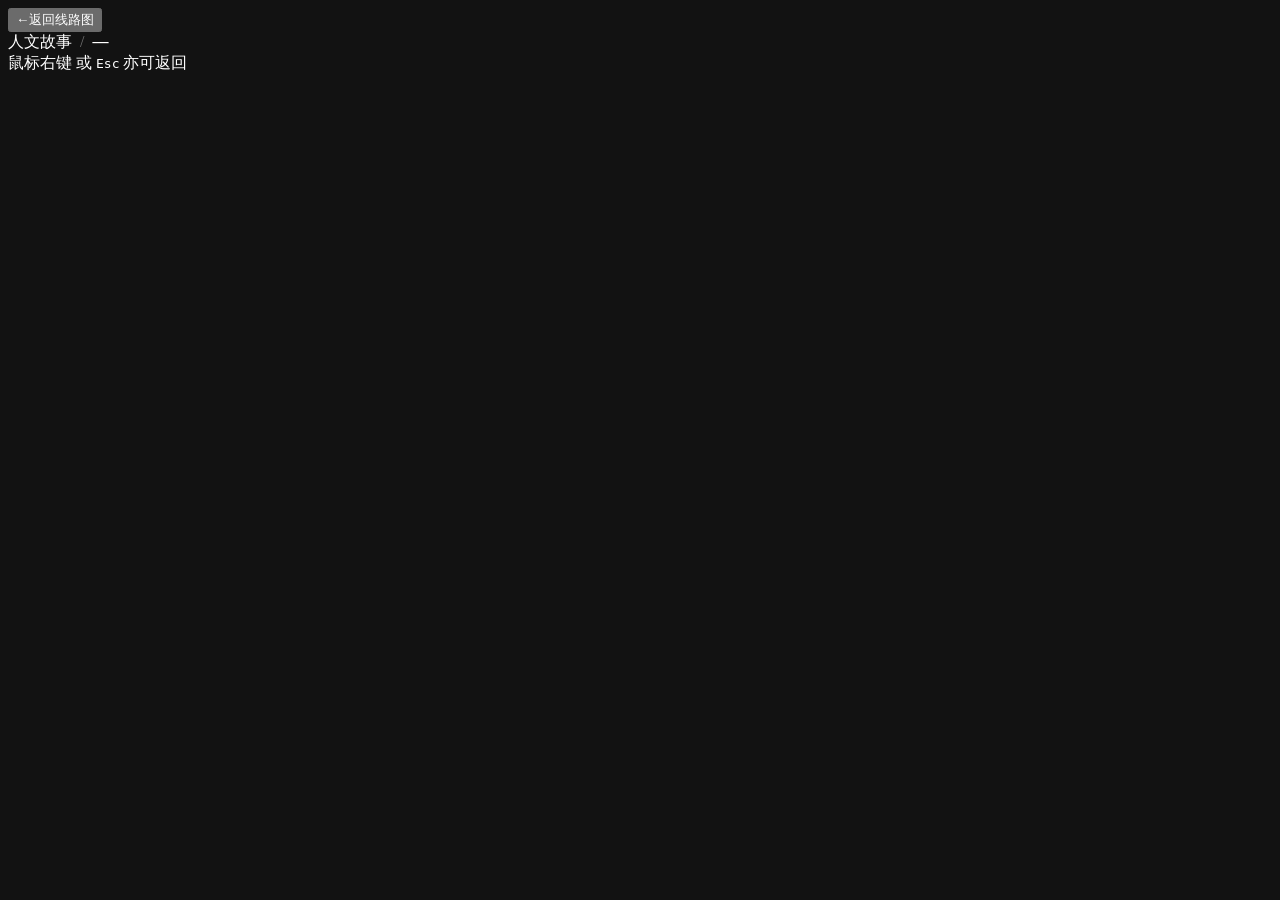
==== story.html @ 3d94c068 "Add files via upload" ====
<!DOCTYPE html>
<html lang="zh-CN">
<head>
<meta charset="utf-8">
<meta name="viewport" content="width=device-width, initial-scale=1">
<title>人文故事 · 路上苏州</title>
<meta name="color-scheme" content="dark">
<link rel="stylesheet" href="assets/css/story.css">
</head>
<body>
<section id="story">
  <div class="st-bg" id="stBg">
    <div class="st-sky"></div>
    <div class="st-sky-mod" id="stSkyMod"></div>
    <div class="st-glow" id="stGlow"></div>
    <div class="st-grain"></div>
    <div class="st-vignette"></div>
  </div>

  <div class="st-top">
    <button class="st-back" id="stBack" title="返回线路图"><span class="arw">←</span>返回线路图</button>
    <div class="st-crumb">人文故事<span style="opacity:.4;margin:0 8px">/</span><b id="stCrumb">—</b></div>
    <div class="sp"></div>
    <div class="st-esc">鼠标右键 或 <kbd>Esc</kbd> 亦可返回</div>
  </div>

  <nav class="st-rail" id="stRail" aria-label="时间条">
    <div class="st-rail-track" id="stRailTrack"></div>
    <div id="stNodes" style="display:flex;flex-direction:column"></div>
  </nav>

  <div class="st-scroll" id="stScroll">
    <article class="st-doc" id="stDoc"></article>
  </div>
</section>

<script src="assets/js/data.js"></script>
<script src="assets/js/story.js"></script>
<script src="assets/js/scenes.js"></script>
<script src="assets/js/story-app.js"></script>
</body>
</html>
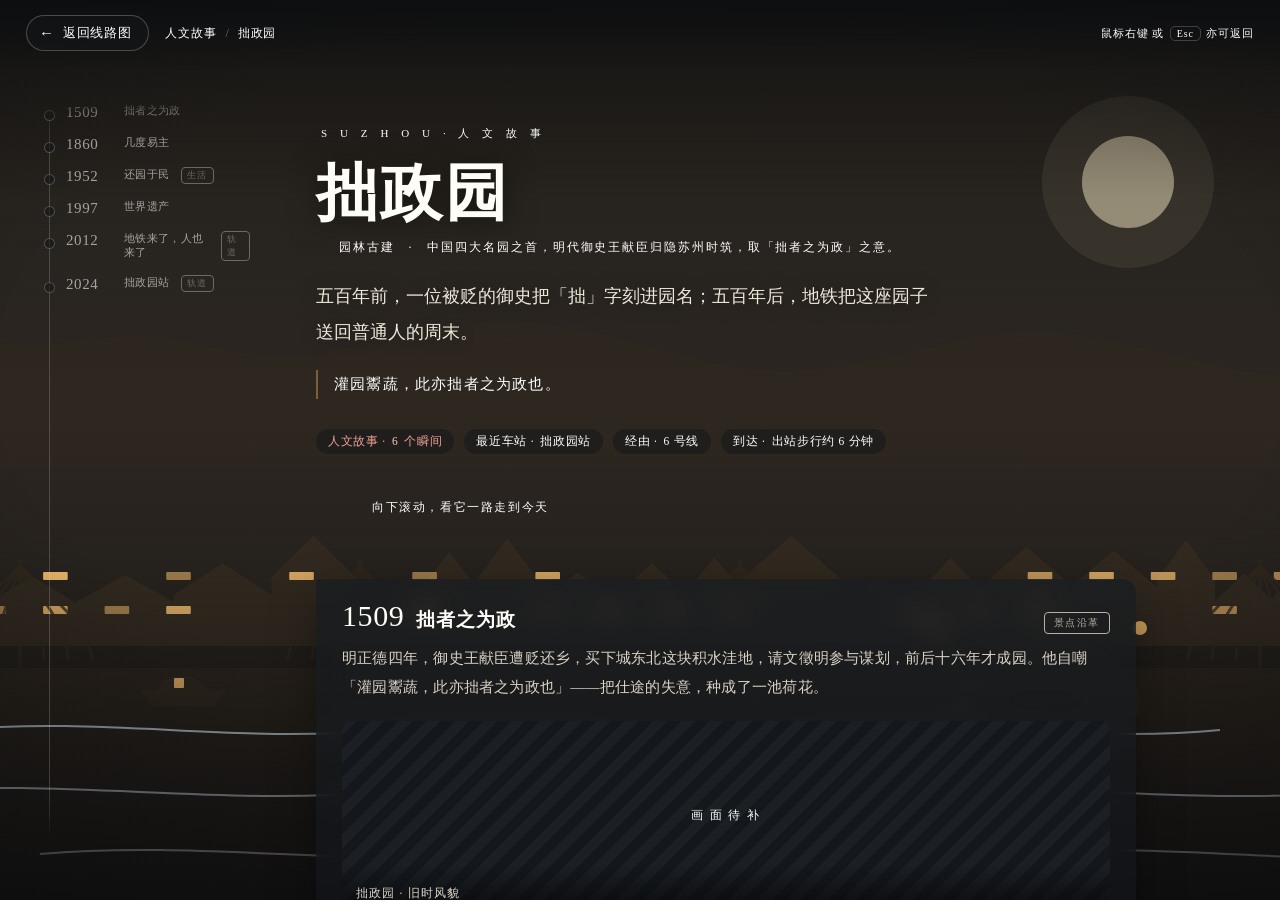
==== commit e936eba4: "Add files via upload" ====
--- a/story.html
+++ b/story.html
@@ -5,7 +5,486 @@
 <meta name="viewport" content="width=device-width, initial-scale=1">
 <title>人文故事 · 路上苏州</title>
 <meta name="color-scheme" content="dark">
-<link rel="stylesheet" href="assets/css/story.css">
+<style>
+:root {
+  --font-serif: "Songti SC", "STSong", "SimSun", "Noto Serif SC", "Source Han Serif SC", serif;
+  --font-sans: "PingFang SC", "Microsoft YaHei", "Hiragino Sans GB", "Noto Sans SC", system-ui, sans-serif;
+}
+html, body { margin: 0; padding: 0; height: 100%; background: #14171B; }
+button { font-family: inherit; cursor: pointer; }
+* { box-sizing: border-box; }
+ *  人文故事 · 全屏页
+ *  深色版本：宣纸转暗，朱印转亮
+ * =========================================================== */
+#story {
+  position: fixed;
+  inset: 0;
+  z-index: 1;
+  overflow: hidden;
+  background: #14171B;
+  color: #EDE7DA;
+  --s-ink: #EDE7DA;
+  --s-dim: #A69F92;
+  --s-dim2: #7E776B;
+  --s-seal: #D9604F;
+  --s-teal: #63A3A6;
+  --s-gold: #C89A4A;
+  --s-line: rgba(237, 231, 218, .14);
+  font-family: var(--font-sans);
+  opacity: 0;
+  animation: stBoot .55s ease forwards;
+}
+@keyframes stBoot { to { opacity: 1; } }
+#story[hidden] { display: none; }
+#story[hidden] { display: none; }
+#story.on { opacity: 1; pointer-events: auto; }
+
+/* ---------- 背景：随滚动变迁的时代场景 ---------- */
+.st-bg { position: absolute; inset: 0; overflow: hidden; }
+
+.st-sky {
+  position: absolute; inset: 0;
+  background: linear-gradient(180deg, #23201B 0%, #2B2621 46%, #1B1815 100%);
+}
+.st-sky-mod {
+  position: absolute; inset: 0;
+  opacity: 0;
+  background:
+    radial-gradient(120% 78% at 50% 104%, rgba(63, 132, 160, .34) 0%, rgba(63, 132, 160, 0) 62%),
+    linear-gradient(180deg, #0A1524 0%, #10253C 48%, #0B1A2A 100%);
+}
+.st-glow {
+  position: absolute; inset: 0;
+  opacity: 0;
+  background:
+    radial-gradient(58% 40% at 22% 88%, rgba(217, 96, 79, .28), transparent 70%),
+    radial-gradient(52% 36% at 78% 92%, rgba(96, 176, 190, .26), transparent 70%);
+}
+
+.st-scene {
+  position: absolute; inset: 0;
+  opacity: 0;
+  will-change: opacity, transform;
+}
+.st-scene svg { width: 100%; height: 100%; display: block; }
+.st-scene .far  { transform: translateY(calc(var(--off, 0) * .18px)); }
+.st-scene .mid  { transform: translateY(calc(var(--off, 0) * .48px)); }
+.st-scene .near { transform: translateY(calc(var(--off, 0) * 1px)); }
+
+/* 五个时代的剪影色：由旧暖褐 → 新冷蓝 */
+.st-scene[data-era="1"] { color: #31291F; }
+.st-scene[data-era="2"] { color: #372C22; }
+.st-scene[data-era="3"] { color: #2A2C2F; }
+.st-scene[data-era="4"] { color: #1E2631; }
+.st-scene[data-era="5"] { color: #111D2E; }
+.st-scene .lit { fill: #E9B469; }
+.st-scene[data-era="3"] .lit { fill: #D9A05C; }
+.st-scene[data-era="4"] .lit { fill: #F2C978; }
+.st-scene[data-era="5"] .lit { fill: #7FD8E6; }
+.st-scene[data-era="5"] .lit.warm { fill: #F0A08C; }
+.st-scene .wire { fill: none; stroke: currentColor; stroke-width: 2; opacity: .7; }
+.st-scene[data-era="5"] .wire { stroke: #2C4E68; }
+
+.st-grain {
+  position: absolute; inset: -20%;
+  opacity: .16;
+  background-image:
+    repeating-linear-gradient(0deg, rgba(255,255,255,.05) 0 1px, transparent 1px 3px);
+  mix-blend-mode: overlay;
+  animation: grainShift 7s steps(9) infinite;
+}
+@keyframes grainShift {
+  0%   { transform: translate(0, 0); }
+  100% { transform: translate(-2%, 3%); }
+}
+.st-vignette {
+  position: absolute; inset: 0;
+  background:
+    radial-gradient(120% 92% at 50% 42%, transparent 42%, rgba(8, 9, 11, .62) 100%),
+    linear-gradient(180deg, rgba(10, 11, 13, .58) 0%, transparent 22%, transparent 62%, rgba(10, 11, 13, .72) 100%);
+}
+
+/* 场景内的动效 */
+.st-scene .tw { animation: tw 2.6s ease-in-out infinite alternate; }
+.st-scene .tw2 { animation: tw 3.4s .6s ease-in-out infinite alternate; }
+.st-scene .tw3 { animation: tw 4.2s 1.3s ease-in-out infinite alternate; }
+@keyframes tw { from { opacity: .18; } to { opacity: .95; } }
+
+.st-scene .boat { animation: boatMove 26s linear infinite; }
+@keyframes boatMove { from { transform: translateX(-90px); } to { transform: translateX(1180px); } }
+
+.st-scene .train { animation: trainMove 13s linear infinite; }
+@keyframes trainMove { from { transform: translateX(-460px); } to { transform: translateX(1640px); } }
+
+.st-scene .car { animation: carMove 9s linear infinite; }
+.st-scene .car.b { animation-duration: 12s; animation-delay: -4s; }
+@keyframes carMove { from { transform: translateX(-160px); } to { transform: translateX(1560px); } }
+
+.st-scene .smoke { animation: smokeUp 6s ease-out infinite; }
+@keyframes smokeUp {
+  0%   { opacity: 0; transform: translateY(0) scale(.6); }
+  28%  { opacity: .38; }
+  100% { opacity: 0; transform: translateY(-96px) scale(1.5); }
+}
+.st-scene .beam { stroke-dasharray: 90 220; animation: beamRun 4.5s linear infinite; }
+.st-scene .beam.b { animation-delay: -1.7s; }
+.st-scene .beam.c { animation-delay: -3.1s; }
+@keyframes beamRun { to { stroke-dashoffset: -620; } }
+
+.st-scene .ripple { animation: ripple 5.5s ease-in-out infinite; }
+@keyframes ripple {
+  0%, 100% { opacity: .12; }
+  50%      { opacity: .4; }
+}
+.st-scene .sway { transform-origin: bottom center; animation: sway 6.5s ease-in-out infinite alternate; }
+@keyframes sway { from { transform: rotate(-1.6deg); } to { transform: rotate(1.6deg); } }
+
+.st-scene .crane { transform-origin: bottom center; animation: crane 9s ease-in-out infinite alternate; }
+@keyframes crane { from { transform: rotate(-3deg); } to { transform: rotate(3deg); } }
+
+/* ---------- 顶栏 ---------- */
+.st-top {
+  position: absolute; top: 0; left: 0; right: 0; height: 66px;
+  z-index: 6;
+  display: flex; align-items: center; gap: 16px;
+  padding: 0 26px;
+  background: linear-gradient(180deg, rgba(12, 14, 17, .82), rgba(12, 14, 17, 0));
+}
+.st-back {
+  display: inline-flex; align-items: center; gap: 8px;
+  height: 36px; padding: 0 16px 0 12px;
+  border: 1px solid rgba(237, 231, 218, .26);
+  border-radius: 999px;
+  background: rgba(20, 23, 27, .55);
+  color: var(--s-ink);
+  font-size: 13px; letter-spacing: .06em;
+  backdrop-filter: blur(8px);
+  transition: background .2s, border-color .2s, transform .2s;
+}
+.st-back:hover { background: var(--s-seal); border-color: var(--s-seal); color: #fff; transform: translateX(-2px); }
+.st-back .arw { font-size: 15px; line-height: 1; }
+
+.st-crumb { font-size: 12px; color: var(--s-dim2); letter-spacing: .1em; }
+.st-crumb b { color: var(--s-ink); font-weight: 500; font-family: var(--font-serif); letter-spacing: .04em; }
+.st-top .sp { flex: 1; }
+.st-esc { font-size: 11px; color: var(--s-dim2); letter-spacing: .08em; }
+.st-esc kbd {
+  font-family: inherit; font-size: 10px; padding: 1px 6px; margin: 0 2px;
+  border: 1px solid rgba(237, 231, 218, .22); border-radius: 5px; color: var(--s-dim);
+}
+
+/* ---------- 左侧时间条 ---------- */
+.st-rail {
+  position: absolute; left: 42px; top: 96px; bottom: 54px;
+  width: 208px; z-index: 5;
+  display: flex; flex-direction: column;
+  overflow: hidden;
+  -webkit-mask-image: linear-gradient(180deg, transparent 0, #000 26px, #000 calc(100% - 26px), transparent 100%);
+          mask-image: linear-gradient(180deg, transparent 0, #000 26px, #000 calc(100% - 26px), transparent 100%);
+}
+.st-rail::before {
+  content: ''; position: absolute; left: 7px; top: 0; bottom: 0; width: 1px;
+  background: linear-gradient(180deg, transparent, rgba(237, 231, 218, .2) 8%, rgba(237, 231, 218, .2) 92%, transparent);
+}
+.st-rail-track {
+  position: absolute; left: 7px; top: 0; width: 1px; height: 0;
+  background: linear-gradient(180deg, var(--s-seal), var(--s-gold));
+  box-shadow: 0 0 10px rgba(217, 96, 79, .55);
+}
+
+.st-node {
+  position: relative;
+  display: flex; align-items: center; gap: 12px;
+  padding: 7px 0 7px 24px;
+  border: 0; background: none; text-align: left;
+  color: var(--s-dim2);
+  cursor: pointer;
+  transition: color .25s, opacity .25s;
+  opacity: .58;
+}
+.st-node .nd {
+  position: absolute; left: 2px; top: 50%; margin-top: -4px;
+  width: 11px; height: 11px; border-radius: 50%;
+  border: 1px solid rgba(237, 231, 218, .4);
+  background: #14171B;
+  transition: all .25s;
+}
+.st-node .ny {
+  font-family: var(--font-serif);
+  font-size: 15px; letter-spacing: .04em; color: var(--s-dim);
+  min-width: 46px; font-variant-numeric: tabular-nums;
+}
+.st-node .nt {
+  font-size: 11px; letter-spacing: .03em; line-height: 1.3;
+  display: -webkit-box; -webkit-line-clamp: 2; -webkit-box-orient: vertical;
+  overflow: hidden;
+}
+.st-node { align-items: flex-start; }
+.st-node .ny { padding-top: 1px; }
+.st-node .nd { top: 14px; margin-top: 0; }
+.st-node:hover { opacity: .92; color: var(--s-ink); }
+
+.st-node.on { opacity: 1; color: var(--s-ink); }
+.st-node.on .nd {
+  background: var(--s-seal); border-color: var(--s-seal);
+  box-shadow: 0 0 0 4px rgba(217, 96, 79, .16), 0 0 12px rgba(217, 96, 79, .5);
+}
+.st-node.on .ny { color: var(--s-seal); }
+
+.st-node[data-kind="rail"].on .nd { background: var(--s-seal); border-color: var(--s-seal); }
+.st-node[data-kind="road"].on .nd { background: var(--s-gold); border-color: var(--s-gold); box-shadow: 0 0 0 4px rgba(200,154,74,.16), 0 0 12px rgba(200,154,74,.5); }
+.st-node[data-kind="road"].on .ny { color: var(--s-gold); }
+.st-node[data-kind="life"].on .nd { background: var(--s-teal); border-color: var(--s-teal); box-shadow: 0 0 0 4px rgba(99,163,166,.16), 0 0 12px rgba(99,163,166,.5); }
+.st-node[data-kind="life"].on .ny { color: var(--s-teal); }
+
+.st-node .nk {
+  font-size: 9px; letter-spacing: .12em; padding: 1px 5px; border-radius: 4px;
+  border: 1px solid currentColor; opacity: .55;
+}
+
+/* ---------- 滚动内容 ---------- */
+.st-scroll {
+  position: absolute; inset: 0;
+  overflow-y: auto; overflow-x: hidden;
+  z-index: 4;
+  scroll-behavior: smooth;
+  overscroll-behavior: contain;
+}
+.st-scroll::-webkit-scrollbar { width: 8px; }
+.st-scroll::-webkit-scrollbar-track { background: transparent; }
+.st-scroll::-webkit-scrollbar-thumb { background: rgba(237, 231, 218, .18); border-radius: 4px; }
+.st-scroll::-webkit-scrollbar-thumb:hover { background: rgba(237, 231, 218, .3); }
+
+.st-doc {
+  position: relative;
+  padding: 84px 40px 200px;
+  max-width: 900px;
+  margin-left: max(276px, calc((100% - 900px) / 2));
+  margin-right: auto;
+}
+
+/* 扉页 */
+.st-hero { padding: 42px 0 64px; }
+.st-hero .st-kicker {
+  font-size: 11px; letter-spacing: .46em; color: var(--s-dim2);
+  text-indent: .46em; margin-bottom: 18px;
+}
+.st-hero h2 {
+  font-family: var(--font-serif);
+  font-size: clamp(38px, 5.4vw, 62px);
+  line-height: 1.12; font-weight: 600; letter-spacing: .04em;
+  margin: 0 0 6px; color: #FFFDF8;
+  text-shadow: 0 2px 30px rgba(0, 0, 0, .5);
+}
+.st-hero .st-cat {
+  display: inline-flex; align-items: center; gap: 7px;
+  font-size: 12px; letter-spacing: .16em; color: var(--s-dim);
+  margin-bottom: 22px;
+}
+.st-hero .st-cat i {
+  width: 16px; height: 1px; background: var(--s-seal); display: inline-block;
+}
+.st-hero .st-lead {
+  font-family: var(--font-serif);
+  font-size: 18px; line-height: 2; color: #EFE9DC;
+  max-width: 620px; margin: 0 0 20px;
+  text-shadow: 0 1px 20px rgba(0, 0, 0, .45);
+}
+.st-hero .st-quote {
+  font-family: var(--font-serif);
+  font-size: 15px; line-height: 1.9; color: var(--s-gold);
+  letter-spacing: .08em;
+  padding-left: 16px; border-left: 2px solid rgba(200, 154, 74, .5);
+  margin: 0 0 30px;
+}
+.st-hero .st-meta {
+  display: flex; flex-wrap: wrap; gap: 10px; margin-top: 26px;
+}
+.st-chip {
+  display: inline-flex; align-items: center; gap: 6px;
+  font-size: 11.5px; letter-spacing: .06em; color: var(--s-dim);
+  padding: 5px 12px; border-radius: 999px;
+  border: 1px solid var(--s-line); background: rgba(20, 23, 27, .5);
+  backdrop-filter: blur(6px);
+}
+.st-chip b { color: var(--s-ink); font-weight: 500; }
+.st-chip.seal { border-color: rgba(217, 96, 79, .4); color: #EFA294; }
+.st-chip.seal b { color: #FFC9BC; }
+
+.st-scrollhint {
+  display: flex; align-items: center; gap: 10px;
+  margin-top: 46px; font-size: 11.5px; letter-spacing: .14em; color: var(--s-dim2);
+}
+.st-scrollhint .ln {
+  width: 46px; height: 1px; background: linear-gradient(90deg, var(--s-dim2), transparent);
+  position: relative; overflow: hidden;
+}
+.st-scrollhint .ln::after {
+  content: ''; position: absolute; inset: 0; width: 12px;
+  background: var(--s-seal); animation: hintRun 2.2s ease-in-out infinite;
+}
+@keyframes hintRun { 0% { left: -14px; } 100% { left: 48px; } }
+
+/* 章节 */
+.st-ch {
+  position: relative;
+  margin: 0 0 46px;
+  padding: 22px 26px 24px 26px;
+  border: 1px solid var(--s-line);
+  border-left: 3px solid var(--s-dim2);
+  border-radius: 4px 14px 14px 4px;
+  background: linear-gradient(180deg, rgba(24, 28, 33, .74), rgba(18, 21, 25, .68));
+  backdrop-filter: blur(14px);
+  box-shadow: 0 18px 46px rgba(0, 0, 0, .34);
+  opacity: 0;
+  transform: translateY(30px);
+  transition: opacity .72s cubic-bezier(.22, .61, .36, 1), transform .72s cubic-bezier(.22, .61, .36, 1);
+}
+.st-ch.in { opacity: 1; transform: none; }
+
+.st-ch .ch-top { display: flex; align-items: baseline; gap: 12px; margin-bottom: 10px; flex-wrap: wrap; }
+.st-ch .ch-y {
+  font-family: var(--font-serif); font-size: 30px; line-height: 1;
+  letter-spacing: .02em; font-variant-numeric: tabular-nums; color: #FFFDF8;
+}
+.st-ch .ch-y small { font-size: 12px; color: var(--s-dim2); margin-left: 2px; }
+.st-ch .ch-t {
+  font-family: var(--font-serif); font-size: 19px; font-weight: 600;
+  letter-spacing: .05em; margin: 0; color: #FFFDF8; flex: 1;
+}
+.st-ch .ch-tag {
+  font-size: 10px; letter-spacing: .16em; padding: 3px 9px; border-radius: 4px;
+  border: 1px solid currentColor; white-space: nowrap;
+}
+.st-ch .ch-x {
+  margin: 0; font-size: 14.5px; line-height: 2.02; color: #DAD3C6;
+  letter-spacing: .015em;
+}
+
+.st-ch[data-kind="spot"] { border-left-color: #8C8579; }
+.st-ch[data-kind="spot"] .ch-tag { color: #B9B1A2; }
+.st-ch[data-kind="life"] { border-left-color: var(--s-teal); }
+.st-ch[data-kind="life"] .ch-tag { color: var(--s-teal); }
+.st-ch[data-kind="rail"] { border-left-color: var(--s-seal); }
+.st-ch[data-kind="rail"] .ch-tag { color: #E8897A; }
+.st-ch[data-kind="road"] { border-left-color: var(--s-gold); }
+.st-ch[data-kind="road"] .ch-tag { color: #DDAD63; }
+
+/* 交通章节：加一层暖光强调 */
+.st-ch[data-kind="rail"], .st-ch[data-kind="road"] {
+  background:
+    linear-gradient(90deg, rgba(217, 96, 79, .1), rgba(217, 96, 79, 0) 46%),
+    linear-gradient(180deg, rgba(24, 28, 33, .78), rgba(18, 21, 25, .7));
+}
+.st-ch[data-kind="road"] {
+  background:
+    linear-gradient(90deg, rgba(200, 154, 74, .1), rgba(200, 154, 74, 0) 46%),
+    linear-gradient(180deg, rgba(24, 28, 33, .78), rgba(18, 21, 25, .7));
+}
+
+/* 配图 */
+.st-fig {
+  margin: 18px 0 0; border-radius: 10px; overflow: hidden;
+  border: 1px solid var(--s-line);
+  background: #101317;
+  position: relative;
+}
+.st-fig img {
+  display: block; width: 100%; height: auto;
+  filter: saturate(.92) contrast(1.04) brightness(.94);
+  transition: transform 1.1s cubic-bezier(.22, .61, .36, 1), filter .6s;
+}
+.st-fig:hover img { transform: scale(1.035); filter: saturate(1) contrast(1.06) brightness(1); }
+.st-fig figcaption {
+  position: absolute; left: 0; right: 0; bottom: 0;
+  padding: 22px 14px 10px;
+  font-size: 11.5px; letter-spacing: .1em; color: #DAD3C6;
+  background: linear-gradient(180deg, transparent, rgba(8, 9, 11, .86));
+}
+.st-fig .noimg {
+  display: flex; align-items: center; justify-content: center;
+  height: 190px; color: var(--s-dim2); font-size: 12px; letter-spacing: .16em;
+  background:
+    repeating-linear-gradient(135deg, rgba(237,231,218,.035) 0 10px, transparent 10px 20px),
+    #14181D;
+}
+
+/* 双图并排 */
+.st-figs { display: grid; grid-template-columns: 1fr 1fr; gap: 12px; margin-top: 18px; }
+.st-figs .st-fig { margin: 0; }
+
+/* 人文关联 · 结尾大卡 */
+.st-bond {
+  position: relative;
+  margin: 68px 0 0;
+  padding: 30px 32px 32px;
+  border: 1px solid rgba(217, 96, 79, .34);
+  border-radius: 16px;
+  background:
+    radial-gradient(120% 100% at 0% 0%, rgba(217, 96, 79, .16), transparent 58%),
+    linear-gradient(180deg, rgba(26, 20, 20, .84), rgba(17, 18, 21, .8));
+  backdrop-filter: blur(14px);
+  box-shadow: 0 22px 60px rgba(0, 0, 0, .4);
+}
+.st-bond .bd-kicker {
+  font-size: 10.5px; letter-spacing: .34em; color: #E8897A; margin-bottom: 14px;
+}
+.st-bond h3 {
+  font-family: var(--font-serif); font-size: 25px; font-weight: 600;
+  letter-spacing: .05em; margin: 0 0 16px; color: #FFFDF8;
+}
+.st-bond .bd-x {
+  font-size: 14.5px; line-height: 2.02; color: #E3DCD0; margin: 0 0 22px;
+}
+.st-bond .bd-grid {
+  display: grid; grid-template-columns: repeat(3, minmax(0, 1fr)); gap: 12px;
+}
+.st-bond .bd-cell {
+  padding: 13px 14px; border-radius: 10px;
+  border: 1px solid var(--s-line); background: rgba(10, 12, 15, .42);
+}
+.st-bond .bd-cell span {
+  display: block; font-size: 10px; letter-spacing: .2em; color: var(--s-dim2); margin-bottom: 6px;
+}
+.st-bond .bd-cell b {
+  font-size: 15px; font-weight: 500; color: #FFFDF8; font-family: var(--font-serif); letter-spacing: .03em;
+}
+.st-bond .bd-cell em { display: block; font-style: normal; font-size: 11px; color: var(--s-dim); margin-top: 4px; }
+
+.st-bond .bd-foot {
+  margin-top: 22px; padding-top: 18px; border-top: 1px solid rgba(237, 231, 218, .12);
+  display: flex; gap: 12px; flex-wrap: wrap;
+}
+.st-bond .bd-btn {
+  height: 38px; padding: 0 18px; border-radius: 999px;
+  border: 1px solid rgba(217, 96, 79, .45);
+  background: rgba(217, 96, 79, .14); color: #FFC9BC;
+  font-size: 13px; letter-spacing: .06em;
+  transition: background .2s, color .2s;
+}
+.st-bond .bd-btn:hover { background: var(--s-seal); color: #fff; }
+.st-bond .bd-btn.ghost { border-color: var(--s-line); background: rgba(237,231,218,.05); color: var(--s-dim); }
+.st-bond .bd-btn.ghost:hover { background: rgba(237,231,218,.12); color: var(--s-ink); }
+
+/* 尾注 */
+.st-end {
+  margin-top: 74px; text-align: center;
+  font-size: 11.5px; letter-spacing: .2em; color: var(--s-dim2);
+}
+.st-end .dot { color: var(--s-seal); margin: 0 8px; }
+
+/* 故事页小屏 */
+@media (max-width: 1080px) {
+  .st-rail { width: 168px; left: 22px; }
+  .st-doc { margin-left: 210px; padding: 76px 26px 180px; }
+}
+@media (max-width: 780px) {
+  .st-rail { display: none; }
+  .st-doc { margin: 0 auto; padding: 76px 20px 160px; }
+  .st-figs { grid-template-columns: 1fr; }
+  .st-bond .bd-grid { grid-template-columns: 1fr; }
+}
+</style>
 </head>
 <body>
 <section id="story">
@@ -34,9 +513,1602 @@
   </div>
 </section>
 
-<script src="assets/js/data.js"></script>
-<script src="assets/js/story.js"></script>
-<script src="assets/js/scenes.js"></script>
-<script src="assets/js/story-app.js"></script>
+<script>
+/* ===========================================================
+ *  倷好，苏州 · 地铁时光地图   —— 数据层
+ *  说明：线网为「示意布局」，站点名称为真实站名，线路走向经过
+ *        几何规整处理；开通日期与里程取自公开资料整理。
+ * =========================================================== */
+
+const VIEWBOX = { w: 1440, h: 960 };
+
+/* 站点数据格式：[站名, x, y, 标签方位(可省略)]
+ * 标签方位：e 右 / w 左 / n 上 / s 下
+ * 同名站点即视为换乘站（坐标保持一致） */
+
+const LINES = [
+  {
+    id: 'L1',
+    name: '1号线',
+    color: '#D5393C',
+    year: 2012,
+    date: '2012.04.28',
+    mileage: 25.7,
+    desc: '横贯古城与园区：木渎 → 钟南街',
+    stations: [
+      ['木渎', 130, 470, 's'],
+      ['金枫路', 215, 458, 's'],
+      ['汾湖路', 295, 448, 's'],
+      ['西环路', 375, 440, 's'],
+      ['滨河路', 450, 434, 's'],
+      ['广济南路', 560, 430, 'w'],
+      ['养育巷', 610, 430, 's'],
+      ['乐桥', 680, 430, 's'],
+      ['临顿路', 740, 428, 's'],
+      ['相门', 800, 424, 's'],
+      ['东环路', 860, 418, 's'],
+      ['中央公园', 930, 412, 's'],
+      ['星海广场', 1000, 406, 's'],
+      ['东方之门', 1070, 400, 'n'],
+      ['文化博览中心', 1140, 393, 's'],
+      ['时代广场', 1210, 386, 'e'],
+      ['钟南街', 1290, 380, 'e']
+    ]
+  },
+  {
+    id: 'L2',
+    name: '2号线',
+    color: '#E9A21B',
+    year: 2013,
+    date: '2013.12.28',
+    mileage: 42.0,
+    desc: '纵贯南北：高铁苏州北站 → 宝带桥南',
+    stations: [
+      ['高铁苏州北站', 720, 70, 'n'],
+      ['大湾', 706, 112, 'w'],
+      ['富元路', 690, 152, 'w'],
+      ['蠡口', 672, 192, 'w'],
+      ['徐图港', 652, 230, 'w'],
+      ['阳澄湖中路', 630, 268, 'w'],
+      ['陆慕', 596, 305, 'w'],
+      ['苏州火车站', 620, 340, 'n'],
+      ['山塘街', 598, 375, 'w'],
+      ['石路', 575, 405, 'w'],
+      ['广济南路', 560, 430, 'w'],
+      ['劳动路', 566, 470, 'w'],
+      ['胥江路', 572, 505, 'w'],
+      ['桐泾公园', 578, 545, 'w'],
+      ['友联', 583, 585, 'w'],
+      ['盘蠡路', 590, 625, 'w'],
+      ['新家桥', 596, 665, 'w'],
+      ['石湖东路', 600, 700, 'w'],
+      ['宝带桥南', 604, 745, 'w']
+    ]
+  },
+  {
+    id: 'L4',
+    name: '4号线',
+    color: '#2E7FC1',
+    year: 2017,
+    date: '2017.04.15',
+    mileage: 52.8,
+    desc: '相城穿古城抵吴江：龙道浜 → 同里',
+    stations: [
+      ['龙道浜', 830, 95, 'e'],
+      ['孙武纪念园', 818, 145, 'e'],
+      ['活力岛', 802, 192, 'e'],
+      ['姚祥', 782, 236, 'e'],
+      ['张庄', 758, 276, 'e'],
+      ['苏锦', 730, 315, 'w'],
+      ['苏州火车站', 620, 340, 'n'],
+      ['北寺塔', 640, 382, 'w'],
+      ['察院场', 658, 408, 'w'],
+      ['乐桥', 680, 430, 's'],
+      ['三元坊', 692, 468, 'e'],
+      ['南门', 698, 505, 'e'],
+      ['人民桥南', 702, 545, 'e'],
+      ['团结桥', 706, 585, 'e'],
+      ['红庄', 700, 640, 'e'],
+      ['石湖东路', 600, 700, 'w'],
+      ['花港', 570, 760, 'w'],
+      ['江陵西路', 612, 788, 'e'],
+      ['江兴西路', 638, 822, 'e'],
+      ['流虹路', 668, 850, 'e'],
+      ['笠泽路', 700, 872, 'e'],
+      ['庞金路', 735, 890, 'e'],
+      ['同里', 770, 905, 'e']
+    ]
+  },
+  {
+    id: 'L3',
+    name: '3号线',
+    color: '#3EA050',
+    year: 2019,
+    date: '2019.12.25',
+    mileage: 45.2,
+    desc: '西北斜穿全城：苏州新区火车站 → 葑亭大道',
+    stations: [
+      ['苏州新区火车站', 150, 190, 'w'],
+      ['惠昌路', 215, 215, 'n'],
+      ['文昌路', 280, 240, 'n'],
+      ['长亭', 345, 265, 'n'],
+      ['铜墩', 410, 290, 'n'],
+      ['马运路', 475, 315, 'n'],
+      ['西津桥', 540, 340, 'n'],
+      ['何山路', 578, 368, 'w'],
+      ['狮山路', 620, 392, 'e'],
+      ['索山桥西', 600, 450, 'w'],
+      ['横山', 600, 500, 'w'],
+      ['新郭', 605, 550, 'e'],
+      ['石湖北', 608, 600, 'e'],
+      ['盘蠡路', 590, 625, 'w'],
+      ['宝带路', 650, 655, 's'],
+      ['东振路', 715, 668, 's'],
+      ['金厍桥', 785, 650, 's'],
+      ['墅浦路北', 845, 625, 's'],
+      ['独墅湖南', 905, 580, 's'],
+      ['娄江大道', 965, 520, 's'],
+      ['跨阳路', 1020, 455, 'w'],
+      ['东方之门', 1070, 400, 'n'],
+      ['苏州园区火车站', 1140, 350, 'n'],
+      ['方湾街', 1200, 320, 'n'],
+      ['丰和路', 1255, 295, 'n'],
+      ['葑亭大道', 1310, 270, 'e']
+    ]
+  },
+  {
+    id: 'L5',
+    name: '5号线',
+    color: '#8A5CB8',
+    year: 2021,
+    date: '2021.06.29',
+    mileage: 44.1,
+    desc: '西南抵东北：太湖香山 → 阳澄湖南',
+    stations: [
+      ['太湖香山', 110, 760, 's'],
+      ['胥口', 190, 725, 's'],
+      ['渎川桥', 280, 688, 's'],
+      ['大治桥', 370, 648, 's'],
+      ['西跨塘', 450, 602, 's'],
+      ['石城', 500, 538, 'w'],
+      ['落星桥', 548, 512, 'w'],
+      ['劳动路', 566, 470, 'w'],
+      ['新市桥', 630, 480, 's'],
+      ['南门', 698, 505, 'e'],
+      ['南园路', 760, 500, 's'],
+      ['竹辉路', 820, 485, 's'],
+      ['荷花荡', 880, 462, 's'],
+      ['黄天荡', 940, 432, 'n'],
+      ['金湖', 1010, 392, 'n'],
+      ['东沙湖', 1120, 340, 's'],
+      ['星龙街', 1225, 332, 's'],
+      ['阳澄湖南', 1330, 320, 'e']
+    ]
+  },
+  {
+    id: 'L11',
+    name: '11号线',
+    color: '#1F4E9C',
+    year: 2023,
+    date: '2023.06.24',
+    mileage: 41.2,
+    desc: '苏昆同城：葑亭大道 → 花桥',
+    stations: [
+      ['葑亭大道', 1310, 270, 'e'],
+      ['草鞋山', 1340, 228, 'e'],
+      ['正仪', 1362, 186, 'e'],
+      ['莲湖公园', 1378, 148, 'e'],
+      ['昆山文化艺术中心', 1388, 112, 'w'],
+      ['花桥', 1400, 78, 'w']
+    ]
+  },
+  {
+    id: 'L6',
+    name: '6号线',
+    color: '#12A0A8',
+    year: 2024,
+    date: '2024.06.29',
+    mileage: 36.1,
+    desc: '古城西北入园区：苏州新区火车站 → 桑田岛',
+    stations: [
+      ['苏州新区火车站', 150, 190, 'w'],
+      ['保丰', 240, 165, 'n'],
+      ['浒墅关', 330, 152, 'n'],
+      ['兴贤桥', 420, 158, 'n'],
+      ['长浒', 505, 175, 'n'],
+      ['白洋湾公园', 580, 205, 'n'],
+      ['金阊新城', 622, 242, 'n'],
+      ['虎丘', 700, 258, 'e'],
+      ['苏锦', 730, 315, 'w'],
+      ['平河路', 790, 348, 'e'],
+      ['拙政园', 780, 395, 'e'],
+      ['临顿路', 740, 428, 's'],
+      ['徐家浜', 830, 455, 'e'],
+      ['惹云桥', 885, 520, 'e'],
+      ['苏胜路', 960, 580, 'e'],
+      ['中新大道东', 1040, 640, 'e'],
+      ['金尚路', 1120, 690, 'e'],
+      ['桑田岛', 1230, 790, 'e']
+    ]
+  },
+  {
+    id: 'L8',
+    name: '8号线',
+    color: '#E06BA0',
+    year: 2024,
+    date: '2024.09.10',
+    mileage: 35.6,
+    desc: '北部横贯入园区：西津桥 → 车坊',
+    stations: [
+      ['西津桥', 540, 340, 'n'],
+      ['新庄', 620, 300, 'n'],
+      ['花锦', 690, 285, 'n'],
+      ['平泷路东', 770, 200, 'n'],
+      ['官渎里', 860, 222, 'n'],
+      ['唐庄', 940, 208, 'n'],
+      ['青剑湖', 1020, 200, 'n'],
+      ['跨塘', 1100, 205, 'n'],
+      ['唯亭', 1180, 215, 'n'],
+      ['星塘街', 1195, 300, 'e'],
+      ['时代广场', 1210, 386, 'e'],
+      ['车坊', 1250, 500, 'e']
+    ]
+  },
+  {
+    id: 'L7',
+    name: '7号线',
+    color: '#EE8A2B',
+    year: 2024,
+    date: '2024.12.01',
+    mileage: 27.6,
+    desc: '古城西侧纵贯：常楼 → 木里',
+    stations: [
+      ['常楼', 330, 95, 'n'],
+      ['春申', 390, 150, 'w'],
+      ['元和', 445, 205, 'w'],
+      ['齐门', 490, 262, 'w'],
+      ['桃花坞', 520, 320, 'w'],
+      ['石路', 575, 405, 'w'],
+      ['胥门', 540, 455, 'w'],
+      ['沧浪新城', 520, 510, 'w'],
+      ['长桥', 510, 570, 'w'],
+      ['枫津路', 505, 635, 'w'],
+      ['东湖', 510, 700, 'w'],
+      ['越溪', 520, 770, 'w'],
+      ['木里', 530, 840, 'w']
+    ]
+  }
+];
+
+/* ---------------- 景点 / 街区 / 地标 ----------------
+ * station：联动的地铁站名（必须是上面出现过的站名）
+ * dx / dy：相对站点的图标偏移
+ */
+const SPOTS = [
+  {
+    name: '拙政园', cat: '园林', icon: '🏯', station: '拙政园', dx: 38, dy: 16, walk: '出站步行约 6 分钟',
+    intro: '中国四大名园之首，明代御史王献臣归隐苏州时筑，取「拙者之为政」之意。',
+    detail: '全园以水为中心，远香堂、小飞虹、见山楼沿水面次第展开，东部开朗、中部精雅、西部曲折。它是江南文人园林的范本，1997 年与留园、网师园、环秀山庄一同列入《世界遗产名录》。',
+    highlights: ['远香堂', '小飞虹廊桥', '见山楼', '卅六鸳鸯馆'],
+    ticket: '旺季 90 元 / 淡季 70 元', hours: '07:30—17:30', duration: '建议 2—3 小时', season: '4—5 月杜鹃、6—8 月荷花'
+  },
+  {
+    name: '苏州博物馆', cat: '文博', icon: '🏛', station: '拙政园', dx: -34, dy: -42, walk: '出站步行约 4 分钟',
+    intro: '贝聿铭的封笔之作，「中而新，苏而新」。',
+    detail: '2006 年落成，紧邻拙政园。主庭院的片石假山以米芾山水为蓝本，用片石叠出远近层次；馆内光线经天窗与格栅过滤，柔和得像落在宣纸上的墨。馆藏以吴地书画、瓷器与工艺见长，秘色瓷莲花碗与真珠舍利宝幢是镇馆之宝。',
+    highlights: ['片石假山', '秘色瓷莲花碗', '吴门四家书画', '紫藤园'],
+    ticket: '免费（需提前预约）', hours: '09:00—17:00，周一闭馆', duration: '建议 1.5—2 小时', season: '四季皆宜'
+  },
+  {
+    name: '狮子林', cat: '园林', icon: '🪨', station: '拙政园', dx: -52, dy: -8, walk: '出站步行约 7 分钟',
+    intro: '一座石峰迷宫，元代禅林园林的遗构。',
+    detail: '元至正二年（1342）天如禅师为纪念其师中峰和尚而建，因园中石峰状如狻猊得名。燕誉堂、真趣亭、湖心亭环水而立，乾隆六下江南五次游此，假山群分上中下三层盘桓，走进去像一座立体迷宫。',
+    highlights: ['九狮峰假山群', '真趣亭', '湖心亭', '立雪堂'],
+    ticket: '旺季 40 元 / 淡季 30 元', hours: '07:30—17:00', duration: '建议 1—1.5 小时', season: '雪后假山最幽'
+  },
+  {
+    name: '平江路', cat: '街区', icon: '🏘', station: '临顿路', dx: 30, dy: 30, walk: '出站步行约 3 分钟',
+    intro: '一条平江路，半座姑苏城。',
+    detail: '沿平江河展开的千年老街，全长约 1.6 公里，河、路、桥、宅至今保持着宋代《平江图》的格局，2009 年获联合国教科文组织亚太地区文化遗产保护奖。白天看枕河人家，夜里灯笼倒映水面，耦园、昆曲博物馆、评弹博物馆散落其间。',
+    highlights: ['耦园', '中国昆曲博物馆', '评弹博物馆', '思婆桥'],
+    ticket: '免费（耦园等另计）', hours: '全天，灯光 18:00—22:30', duration: '建议 1.5 小时', season: '春秋最佳，夜游尤佳'
+  },
+  {
+    name: '观前街', cat: '街区', icon: '🎏', station: '乐桥', dx: 40, dy: 44, walk: '出站步行约 3 分钟',
+    intro: '苏州第一商圈，玄妙观前熙攘百年。',
+    detail: '因位于玄妙观前得名，清代已是苏城最繁华的商业街。采芝斋糖果、黄天源糕团、陆稿荐酱肉、稻香村茶食都是百年老号；街口的玄妙观三清殿，是江南现存最大的宋代木构殿宇。',
+    highlights: ['玄妙观三清殿', '采芝斋', '黄天源糕团', '陆稿荐'],
+    ticket: '免费', hours: '店铺多为 10:00—22:00', duration: '建议 1—2 小时', season: '四季皆宜'
+  },
+  {
+    name: '北寺塔', cat: '文博', icon: '🛕', station: '北寺塔', dx: 46, dy: -20, walk: '出站即达',
+    intro: '苏州古城的制高点，相传孙权为报母恩所建。',
+    detail: '报恩寺塔始建于三国东吴赤乌年间，现存塔身为南宋绍兴二十三年（1153）重建，八面九层，高约 76 米。登塔可俯瞰整片粉墙黛瓦；塔东的楠木观音殿与张士诚记功碑同样值得一看。',
+    highlights: ['九层塔身登临', '楠木观音殿', '张士诚记功碑'],
+    ticket: '寺院免费，登塔约 8 元', hours: '08:00—17:00', duration: '建议 1 小时', season: '晴日远眺最佳'
+  },
+  {
+    name: '山塘街', cat: '街区', icon: '🏮', station: '山塘街', dx: -44, dy: 6, walk: '出站步行约 2 分钟',
+    intro: '白居易开凿山塘河，「七里山塘」枕河人家。',
+    detail: '唐宝历元年（825）白居易任苏州刺史时筑堤开河，形成长约 3.6 公里的山塘街。明清时这里是「红尘中一二等富贵风流之地」，如今玉涵堂、通贵桥、山塘书院串起最苏州的一段夜色。',
+    highlights: ['玉涵堂', '通贵桥', '山塘书院', '阊门遗址'],
+    ticket: '街区免费，部分景点收费', hours: '全天，灯光 18:00—22:00', duration: '建议 1.5 小时', season: '夜游最佳'
+  },
+  {
+    name: '留园', cat: '园林', icon: '🏯', station: '石路', dx: -48, dy: -18, walk: '出站步行约 12 分钟',
+    intro: '以建筑与空间处理见长的四大名园之一。',
+    detail: '明万历二十一年（1593）徐泰时始建，清末盛康重修。全园分中、东、西、北四区，一条长廊迂回串起七个景区，收放之间极见章法；冠云峰是江南三大奇石之一，入园第一眼便立在庭院深处。',
+    highlights: ['冠云峰', '五峰仙馆', '涵碧山房', '活泼泼地'],
+    ticket: '旺季 55 元 / 淡季 45 元', hours: '07:30—17:00', duration: '建议 1.5—2 小时', season: '春秋最佳'
+  },
+  {
+    name: '寒山寺', cat: '文博', icon: '🔔', station: '西环路', dx: 0, dy: -40, walk: '出站换乘公交约 10 分钟',
+    intro: '「姑苏城外寒山寺，夜半钟声到客船」。',
+    detail: '始建于南朝梁天监年间，因唐代张继一诗名满天下。寺内藏有俞樾所书《枫桥夜泊》诗碑与巨钟，每年除夕的听钟声活动已成为苏州的新年仪式；门外枫桥、江村桥与古运河构成经典画面。',
+    highlights: ['除夕听钟声', '枫桥与江村桥', '《枫桥夜泊》诗碑', '普明塔院'],
+    ticket: '约 20 元', hours: '07:30—17:00', duration: '建议 1—1.5 小时', season: '岁末听钟、秋日枫红'
+  },
+  {
+    name: '网师园', cat: '园林', icon: '🏯', station: '三元坊', dx: 44, dy: 46, walk: '出站步行约 8 分钟',
+    intro: '小园极则，殿春簃是纽约「明轩」的蓝本。',
+    detail: '南宋淳熙年间始建，初名「渔隐」，清乾隆时宋宗元改名「网师」，意为渔父之师。全园不过八亩，却把山池、厅堂、书斋安排得严丝合缝；殿春簃一区被复制为纽约大都会博物馆的「明轩」。夜花园可边听昆曲边游园。',
+    highlights: ['殿春簃', '月到风来亭', '看松读画轩', '夜花园昆曲'],
+    ticket: '旺季约 40 元，夜游约 100 元', hours: '07:30—17:00，夜游 19:30 起', duration: '建议 1—1.5 小时', season: '4—10 月夜花园'
+  },
+  {
+    name: '沧浪亭', cat: '园林', icon: '🌿', station: '三元坊', dx: -50, dy: -30, walk: '出站步行约 6 分钟',
+    intro: '苏州现存最古老的园林，以复廊漏窗借园外之水。',
+    detail: '北宋庆历五年（1045）苏舜钦被贬后买地筑亭，取《楚辞》「沧浪之水清兮」命名。园外葑溪环绕，复廊上的百余式漏窗把园外之水「借」入园中；五百名贤祠刻着与苏州有关的五百余位历史人物。',
+    highlights: ['复廊漏窗', '看山楼', '五百名贤祠', '翠玲珑'],
+    ticket: '旺季约 20 元 / 淡季约 15 元', hours: '07:30—17:30', duration: '建议 1 小时', season: '四月木香、秋日桂香'
+  },
+  {
+    name: '十全街', cat: '街区', icon: '☕', station: '三元坊', dx: -46, dy: 26, walk: '出站步行约 5 分钟',
+    intro: '咖啡、酒吧与苏式日常混生的滨河街区。',
+    detail: '相传因乾隆自号「十全老人」得名。一头连着网师园与沧浪亭，一头通向相王路与苏大，咖啡馆、小酒馆、古着店与苏式面馆比邻而居，是苏州夜经济最活跃的街区之一。',
+    highlights: ['乌鹊桥', '咖啡与酒吧街', '苏式面馆', '网师园夜游'],
+    ticket: '免费', hours: '全天，20:00 后最热闹', duration: '建议 1—2 小时', season: '四季皆宜'
+  },
+  {
+    name: '盘门景区', cat: '文博', icon: '🏯', station: '南门', dx: -48, dy: 22, walk: '出站步行约 10 分钟',
+    intro: '水陆并联古城门，瑞光塔与吴门桥三景鼎立。',
+    detail: '盘门是春秋吴国阖闾大城八门之一，现存水陆两门并列的结构为元至正十一年（1351）重建，是国内唯一保存完整的水陆并联城门。瑞光塔为北宋砖塔，吴门桥则是苏州现存最高的单孔石拱古桥。',
+    highlights: ['水陆并联城门', '瑞光塔', '吴门桥', '伍相祠'],
+    ticket: '约 48 元', hours: '07:30—17:30', duration: '建议 1.5 小时', season: '春秋最佳'
+  },
+  {
+    name: '桂花公园', cat: '园林', icon: '🌳', station: '南园路', dx: 0, dy: 40, walk: '出站步行约 5 分钟',
+    intro: '古城东南隅的免费市民园林，秋日桂花满城。',
+    detail: '沿护城河与古城墙遗址而建，园内遍植金桂、银桂、丹桂与四季桂，八月花开时整条街都是香的。这里是本地人遛鸟、下棋、唱评弹的日常场所，也是环古城河健身步道的一段。',
+    highlights: ['桂花林', '古城墙遗址', '环古城河步道'],
+    ticket: '免费', hours: '全天', duration: '建议 40 分钟', season: '9—10 月桂花季'
+  },
+  {
+    name: '金鸡湖', cat: '湖景', icon: '🌊', station: '东方之门', dx: 36, dy: -30, walk: '出站步行约 5 分钟',
+    intro: '园区的城市客厅，环湖步道约 14 公里。',
+    detail: '湖面约 7.4 平方公里，湖滨大道、李公堤、月光码头、桃花岛串成一条完整的环湖动线。夜晚的音乐喷泉与东方之门的灯光隔湖相望，这是苏州最现代的一面。',
+    highlights: ['音乐喷泉', '湖滨大道', '月光码头', '桃花岛'],
+    ticket: '免费', hours: '全天，喷泉多在夜间开放', duration: '建议 2 小时，可骑行环湖', season: '傍晚与夜间最佳'
+  },
+  {
+    name: '东方之门', cat: '地标', icon: '🏙', station: '东方之门', dx: -36, dy: -34, walk: '出站即达',
+    intro: '俗称「大秋裤」，301.8 米的双塔连体建筑。',
+    detail: '两座塔楼在高处连成一体，形如一座通往金鸡湖的门，2004 年动工、2015 年竣工，是苏州当代天际线的核心。顶部观景层可俯瞰园区与整片金鸡湖。',
+    highlights: ['高空观景平台', '金鸡湖全景', '灯光秀最佳视角'],
+    ticket: '观景层约 120 元', hours: '观景层约 10:00—22:00', duration: '建议 40 分钟', season: '日落时分最佳'
+  },
+  {
+    name: '苏州中心', cat: '商业', icon: '🛍', station: '东方之门', dx: 36, dy: 26, walk: '出站即达',
+    intro: '亚洲最大的单体商业综合体之一。',
+    detail: '与东方之门隔街相望，商场、写字楼、酒店与屋顶花园连成一体。七层的屋顶花园是俯瞰金鸡湖的免费机位，商场里从米其林餐厅到苏式小吃一应俱全。',
+    highlights: ['屋顶花园', '室内溜冰场', '品牌旗舰店', '湖景餐厅'],
+    ticket: '免费入内', hours: '约 10:00—22:00', duration: '建议 2 小时', season: '四季皆宜'
+  },
+  {
+    name: '李公堤', cat: '街区', icon: '🌉', station: '星海广场', dx: 0, dy: 40, walk: '出站步行约 10 分钟',
+    intro: '湖中长堤，清末元和县令李超琼所筑。',
+    detail: '光绪年间修筑，全长约 1.4 公里，把金鸡湖一分为二。如今堤上画廊、餐厅、咖啡馆沿水排布，尽头的湖心亭与凌云桥是拍摄金鸡湖日落的经典机位。',
+    highlights: ['李公堤广场', '湖心亭', '凌云桥', '画廊与餐厅'],
+    ticket: '免费', hours: '全天', duration: '建议 1 小时', season: '傍晚日落最佳'
+  },
+  {
+    name: '苏州文化艺术中心', cat: '文博', icon: '🎭', station: '文化博览中心', dx: 0, dy: 42, walk: '出站即达',
+    intro: '金鸡湖畔的白色曲面建筑，人称「小鸟巢」。',
+    detail: '临湖而建的现代建筑群，内部集合大剧院、IMAX 影厅与金鸡湖美术馆，常年上演音乐会、芭蕾与话剧，是园区最主要的演艺与艺文场地。',
+    highlights: ['大剧院', 'IMAX 影厅', '金鸡湖美术馆', '湖畔夜景'],
+    ticket: '按演出或场次购票', hours: '依场次而定', duration: '建议 2 小时', season: '四季皆宜'
+  },
+  {
+    name: '诚品书店', cat: '商业', icon: '📚', station: '时代广场', dx: 32, dy: 32, walk: '出站步行约 4 分钟',
+    intro: '大陆首家诚品，阶梯阅读区是园区文艺地标。',
+    detail: '2015 年开业，三层空间集合书店、文具馆、展演厅与生活品牌，进门那道长长的阅读阶梯常坐满读书的人。这里是观察苏州当代文化生活最方便的窗口。',
+    highlights: ['阅读阶梯', '诚品文具馆', '展演厅', '文创与生活品牌'],
+    ticket: '免费', hours: '约 10:00—22:00', duration: '建议 1 小时', season: '四季皆宜'
+  },
+  {
+    name: '圆融时代广场', cat: '商业', icon: '✨', station: '时代广场', dx: -36, dy: 34, walk: '出站即达',
+    intro: '500 米天幕长廊，苏州最热闹的夜间商圈。',
+    detail: 'LED 天幕横跨街区上空，入夜后流光溢彩；地面是餐厅、酒吧与市集的混合体，与诚品书店、久光百货连成一片步行友好的商圈。',
+    highlights: ['天幕长廊', '圆融星座', '夜市与酒吧'],
+    ticket: '免费', hours: '全天，天幕 18:00 后点亮', duration: '建议 1—2 小时', season: '夜间最佳'
+  },
+  {
+    name: '独墅湖公园', cat: '湖景', icon: '🚣', station: '独墅湖南', dx: 0, dy: 42, walk: '出站步行约 8 分钟',
+    intro: '高校环绕的开阔湖面，独墅湖教堂是最美取景地。',
+    detail: '西交利物浦、苏大独墅湖校区等高校环湖而建，湖岸开阔、白鹭成群。独墅湖教堂的白色尖顶立在湖边，是苏州最出片的婚纱与日落机位之一。',
+    highlights: ['独墅湖教堂', '白鹭园', '环湖骑行道', '帆船与皮划艇'],
+    ticket: '免费', hours: '全天', duration: '建议 1.5 小时', season: '春秋最佳'
+  },
+  {
+    name: '木渎古镇', cat: '街区', icon: '🏞', station: '木渎', dx: 0, dy: -40, walk: '出站步行约 10 分钟',
+    intro: '「吴中第一镇」，一座与苏州城同龄的古镇。',
+    detail: '春秋时吴王夫差在灵岩山为西施建馆娃宫，木渎因此兴起。香溪两岸严家花园、虹饮山房、榜眼府第依次排开，镇外的灵岩山与天平山是苏州最经典的登高与赏枫去处。',
+    highlights: ['严家花园', '虹饮山房', '榜眼府第', '灵岩山'],
+    ticket: '古镇免费，景点联票约 78 元', hours: '古镇全天，景点 08:00—16:30', duration: '建议半天', season: '秋日天平山红枫'
+  },
+  {
+    name: '太湖·香山', cat: '湖景', icon: '⛵', station: '太湖香山', dx: 0, dy: -40, walk: '出站步行约 12 分钟',
+    intro: '太湖东岸，渔洋山与太湖大桥视野开阔。',
+    detail: '香山街道一线是苏州离太湖最近的地方，渔洋山顶的渔洋阁可俯瞰太湖大桥与万顷湖面；沿湖的环太湖大道是骑行与看日落的经典路线，沿途湖鲜小馆成串。',
+    highlights: ['渔洋阁', '太湖大桥', '环太湖大道骑行', '太湖湖鲜'],
+    ticket: '渔洋山约 30 元，沿湖免费', hours: '约 08:00—16:30', duration: '建议半天', season: '秋季湖鲜、夏日晚风'
+  },
+  {
+    name: '石湖景区', cat: '湖景', icon: '🌾', station: '石湖东路', dx: 46, dy: -20, walk: '出站步行约 10 分钟',
+    intro: '范成大归隐之地，行春桥串月。',
+    detail: '石湖是太湖伸入内陆的湖汊，南宋诗人范成大晚年隐居于此，种梅植菊、写下《四时田园杂兴》。农历八月十八夜，行春桥的九个桥洞会各映一月，形成「石湖串月」的奇景。',
+    highlights: ['行春桥串月', '越城桥', '范成大祠', '渔家村'],
+    ticket: '免费（部分景点收费）', hours: '全天', duration: '建议 1.5 小时', season: '农历八月十八前后'
+  },
+  {
+    name: '上方山森林公园', cat: '园林', icon: '⛰', station: '石湖东路', dx: 46, dy: 22, walk: '出站步行约 15 分钟',
+    intro: '石湖之上的城市山林，楞伽塔影相伴。',
+    detail: '上方山以山顶的楞伽塔为标志，山下是石湖，山上是森林与茶园。每年三四月桃花与樱花次第开放，是苏州人春季踏青的固定选项，山间还留有石佛寺与御道遗迹。',
+    highlights: ['楞伽塔', '桃花节', '樱花季', '石佛寺'],
+    ticket: '约 20 元', hours: '约 07:00—17:00', duration: '建议 2—3 小时', season: '3—4 月花季'
+  },
+  {
+    name: '苏州湾', cat: '湖景', icon: '🌅', station: '流虹路', dx: 46, dy: -18, walk: '出站步行约 12 分钟',
+    intro: '太湖新城岸线，苏州湾大剧院卧于水边。',
+    detail: '吴江太湖新城的滨水地带，苏州湾大剧院以「飘带」造型横卧湖畔，与对岸的水秀、喷泉连成一片夜景，是近年苏州最出片的新地标之一。',
+    highlights: ['苏州湾大剧院', '太湖岸线', '水秀与喷泉', '日落'],
+    ticket: '免费（演出另计）', hours: '全天', duration: '建议 1.5 小时', season: '傍晚最佳'
+  },
+  {
+    name: '同里古镇', cat: '街区', icon: '🛶', station: '同里', dx: 46, dy: -14, walk: '出站换乘公交约 15 分钟',
+    intro: '「东方小威尼斯」，退思园是世界文化遗产。',
+    detail: '同里四面环水，数十座古桥把十几个圩岛连在一起。退思园以「贴水」布局著称，2000 年列入《世界遗产名录》；走三桥、坐摇橹船、吃状元蹄，是这里的标准流程。',
+    highlights: ['退思园', '走三桥', '明清街', '摇橹船'],
+    ticket: '古镇联票约 100 元', hours: '约 07:30—17:15', duration: '建议半天', season: '春秋最佳'
+  },
+  {
+    name: '阳澄湖', cat: '湖景', icon: '🦀', station: '阳澄湖南', dx: -46, dy: 20, walk: '出站换乘约 20 分钟',
+    intro: '大闸蟹原产地，秋日莲花岛蟹肥菊黄。',
+    detail: '阳澄湖分东、中、西三湖，湖中的莲花岛是品蟹的原产地。秋风起时乘船上岛，看蟹农起笼、吃现蒸的清水蟹；岛外的「美人腿」半岛还有好几公里的沿湖公路。',
+    highlights: ['莲花岛品蟹', '美人腿半岛', '蟹舫湖鲜', '环湖骑行'],
+    ticket: '免费（船票与餐食另计）', hours: '全天', duration: '建议半天', season: '9—11 月品蟹'
+  },
+  {
+    name: '苏州火车站', cat: '枢纽', icon: '🚄', station: '苏州火车站', dx: -48, dy: -18, walk: '站内换乘',
+    intro: '沪宁城际与普铁枢纽，地铁 2、4 号线在此交汇。',
+    detail: '站房以菱形网格屋顶呼应苏式园林的漏窗意象，南北广场贯通。出站即是地铁 2 号线与 4 号线的苏州火车站站，向北可换乘高铁苏州北站，向西几站便到山塘街。',
+    highlights: ['2 号线 · 4 号线换乘', '沪宁城际列车', '南北广场', '邻近北寺塔'],
+    duration: '换乘建议预留 15 分钟'
+  },
+  {
+    name: '花桥·昆山', cat: '枢纽', icon: '🌉', station: '花桥', dx: -42, dy: 26, walk: '出站即达',
+    intro: '江苏东大门，11 号线在此衔接上海轨交网络。',
+    detail: '11 号线终点站花桥，是苏州轨交与上海轨交衔接的节点，由此可直达上海嘉定与市区；昆山南站则在另一侧承接京沪高铁，是典型的双城通勤门户。',
+    highlights: ['11 号线终点站', '接驳上海轨交', '昆山南站', '花桥商务城'],
+    duration: '通勤换乘点'
+  }
+];
+
+/* ---------------- 高速公路（示意走向） ----------------
+ * pts：折线控制点（与地铁同理，随年份生长 / 隐去）
+ * exits：沿线主要出口，用于与景点联动（自动取最近的出口）
+ * 单位为示意图坐标；换算见 KM_PER_UNIT
+ */
+const KM_PER_UNIT = 0.022;           // 约 45 单位 ≈ 1 公里（按 1 号线 25.7 公里反推的示意比例）
+
+const EXPRESSWAYS = [
+  {
+    id: 'G2', code: 'G2/G42', name: '沪宁高速', full: '京沪·沪蓉高速（沪宁段）',
+    color: '#8C6D3F', year: 1996, date: '1996.11', mileage: 78,
+    desc: '苏州最早通车的高速公路，横贯东西，串起新区、相城、园区与昆山。',
+    pts: [[20, 318], [140, 310], [280, 300], [420, 296], [560, 300], [700, 306], [840, 300], [980, 292], [1120, 284], [1260, 276], [1430, 270]],
+    exits: [['苏州新区出口', 300, 298], ['苏州出口', 640, 304], ['园区出口', 1000, 292], ['昆山出口', 1330, 272]]
+  },
+  {
+    id: 'G15W', code: 'G15W', name: '常台高速', full: '常台高速（苏嘉杭段）',
+    color: '#5E7A5A', year: 2003, date: '2003.10', mileage: 96,
+    desc: '纵贯苏州南北：相城 → 古城东侧 → 吴中 → 吴江 → 盛泽，苏嘉杭大动脉。',
+    pts: [[862, 16], [870, 110], [880, 208], [892, 300], [902, 396], [910, 470], [918, 556], [928, 652], [938, 748], [948, 846], [954, 930]],
+    exits: [['相城出口', 880, 208], ['苏州城区出口', 902, 396], ['吴中出口', 918, 556], ['吴江南出口', 938, 748], ['盛泽出口', 952, 910]]
+  },
+  {
+    id: 'S9', code: 'S9', name: '绕城高速', full: '苏绍高速 · 苏州绕城（西南段）',
+    color: '#9A5B44', year: 2005, date: '2005.10', mileage: 88,
+    desc: '沿太湖东岸与吴江南缘绕城而过，把光福、木渎、越溪、汾湖串成一条外环。',
+    pts: [[44, 306], [40, 400], [46, 500], [58, 600], [74, 690], [90, 782], [110, 866], [210, 908], [350, 932], [510, 946], [670, 942], [820, 930], [946, 906]],
+    exits: [['光福·太湖出口', 50, 540], ['木渎南出口', 100, 826], ['吴江南出口', 360, 932], ['汾湖出口', 700, 940]]
+  },
+  {
+    id: 'G15', code: 'G15', name: '沿江高速', full: '沈海高速（沿江段）· 苏通大桥',
+    color: '#556E8C', year: 2008, date: '2008.05', mileage: 92,
+    desc: '贴着长江南岸走，张家港、常熟、太仓一线拉通，苏通大桥在此跨江。',
+    pts: [[24, 84], [140, 64], [280, 50], [430, 42], [580, 36], [700, 34], [860, 40], [1040, 36], [1200, 32], [1340, 28], [1430, 28]],
+    exits: [['张家港出口', 180, 58], ['常熟出口', 430, 42], ['太仓出口', 760, 36], ['苏通大桥', 1340, 28]]
+  },
+  {
+    id: 'G50', code: 'G50', name: '沪渝高速', full: '沪渝高速（沪苏浙皖段）',
+    color: '#3E7A78', year: 2010, date: '2010.06', mileage: 54,
+    desc: '自吴江向东接上海青浦、向西往湖州，是苏州南向出城的第二通道。',
+    pts: [[950, 928], [1080, 918], [1210, 906], [1340, 898], [1430, 894]],
+    exits: [['黎里出口', 1040, 920], ['汾湖出口', 1200, 908], ['沪苏交界', 1400, 898]]
+  }
+];
+
+/* ---------------- 共享单车 ----------------
+ * zones：电子围栏运营范围（示意圆）
+ * stations：[名称, x, y, 投用年份, 车位数, 类型]
+ *   类型 public = 有桩公共自行车点 / share = 互联网共享单车点
+ * 单车点只在放大或双击景点聚焦时出现，避免缩略视图过密
+ */
+const BIKE_ZONES = [
+  { name: '古城片区', x: 665, y: 462, r: 165, year: 2010 },
+  { name: '狮山·新区', x: 500, y: 420, r: 150, year: 2010 },
+  { name: '湖西·东方之门', x: 1060, y: 420, r: 140, year: 2012 },
+  { name: '相城·高铁新城', x: 760, y: 220, r: 150, year: 2013 },
+  { name: '独墅湖·科教创新区', x: 930, y: 600, r: 150, year: 2016 },
+  { name: '吴中·石湖', x: 620, y: 690, r: 150, year: 2016 },
+  { name: '吴江·太湖新城', x: 700, y: 838, r: 140, year: 2018 },
+  { name: '木渎·太湖', x: 170, y: 620, r: 160, year: 2018 },
+  { name: '新区北·浒墅关', x: 250, y: 195, r: 150, year: 2019 },
+  { name: '阳澄湖·园区北', x: 1280, y: 320, r: 140, year: 2021 },
+  { name: '昆山·花桥', x: 1350, y: 158, r: 120, year: 2023 }
+];
+
+const BIKE_STATIONS = [
+  ['拙政园北·东北街', 806, 366, 2010, 40, 'public'],
+  ['苏博·忠王府', 710, 330, 2010, 30, 'public'],
+  ['平江路南口', 788, 472, 2012, 35, 'share'],
+  ['观前街·玄妙观', 676, 502, 2010, 45, 'public'],
+  ['临顿路地铁口', 726, 452, 2012, 30, 'share'],
+  ['乐桥地铁口', 636, 462, 2010, 50, 'public'],
+  ['山塘街·阊门', 536, 362, 2010, 40, 'public'],
+  ['石路·留园西', 512, 414, 2012, 35, 'share'],
+  ['三元坊·十全街', 676, 524, 2012, 30, 'share'],
+  ['南门·盘门', 628, 540, 2016, 25, 'share'],
+  ['网师园·带城桥', 782, 518, 2016, 20, 'share'],
+  ['北寺塔西', 598, 350, 2010, 30, 'public'],
+  ['苏州火车站南广场', 566, 344, 2010, 60, 'public'],
+  ['护城河·桂花公园', 790, 556, 2016, 25, 'share'],
+  ['狮山路地铁口', 578, 440, 2012, 40, 'public'],
+  ['何山路·新区公园', 540, 306, 2012, 30, 'share'],
+  ['西环路·寒山寺', 352, 396, 2016, 25, 'share'],
+  ['滨河路·运河边', 438, 462, 2016, 30, 'share'],
+  ['索山桥西', 536, 530, 2018, 25, 'share'],
+  ['横山·新郭', 572, 528, 2018, 20, 'share'],
+  ['苏州新区火车站', 168, 214, 2019, 50, 'public'],
+  ['浒墅关·兴贤桥', 372, 176, 2020, 30, 'share'],
+  ['东方之门·湖滨', 1128, 368, 2012, 60, 'public'],
+  ['苏州中心北', 1118, 448, 2016, 45, 'share'],
+  ['星海广场·李公堤', 962, 456, 2012, 40, 'public'],
+  ['中央公园地铁口', 936, 462, 2012, 30, 'public'],
+  ['文化博览中心', 1176, 448, 2016, 35, 'share'],
+  ['时代广场·圆融', 1216, 424, 2016, 50, 'share'],
+  ['诚品书店·月廊街', 1266, 400, 2018, 30, 'share'],
+  ['东环路地铁口', 872, 442, 2012, 25, 'public'],
+  ['独墅湖南', 872, 610, 2018, 35, 'share'],
+  ['西交利物浦北', 916, 660, 2018, 40, 'share'],
+  ['娄江大道', 986, 544, 2019, 25, 'share'],
+  ['惹云桥', 856, 540, 2019, 20, 'share'],
+  ['苏胜路·桑田岛北', 940, 620, 2020, 25, 'share'],
+  ['石湖东路地铁口', 632, 752, 2017, 40, 'public'],
+  ['上方山·石湖景区', 684, 658, 2018, 30, 'share'],
+  ['盘蠡路地铁口', 556, 646, 2017, 30, 'public'],
+  ['宝带路·澹台湖', 690, 690, 2019, 25, 'share'],
+  ['东湖·越溪', 476, 726, 2020, 20, 'share'],
+  ['流虹路·苏州湾', 636, 878, 2018, 30, 'share'],
+  ['江陵西路', 588, 812, 2018, 25, 'share'],
+  ['笠泽路·万亚', 716, 900, 2019, 25, 'share'],
+  ['同里古镇南', 820, 930, 2019, 35, 'share'],
+  ['红庄·东太湖', 754, 658, 2017, 25, 'public'],
+  ['高铁苏州北站', 762, 88, 2013, 60, 'public'],
+  ['活力岛', 838, 214, 2018, 30, 'share'],
+  ['陆慕·阳澄湖中路', 566, 282, 2018, 25, 'share'],
+  ['平泷路东', 800, 226, 2019, 25, 'share'],
+  ['虎丘·金阊新城', 668, 268, 2019, 30, 'share'],
+  ['木渎古镇·香溪', 128, 516, 2012, 40, 'public'],
+  ['胥口·太湖香山', 214, 760, 2021, 25, 'share'],
+  ['金枫路地铁口', 232, 490, 2014, 25, 'public'],
+  ['天平山·灵岩山', 168, 556, 2020, 30, 'share'],
+  ['花桥·轨交接驳', 1424, 104, 2023, 40, 'share'],
+  ['昆山文化艺术中心', 1352, 132, 2023, 30, 'share'],
+  ['正仪·莲湖公园', 1332, 200, 2023, 20, 'share'],
+  ['阳澄湖南', 1352, 344, 2021, 30, 'share'],
+  ['葑亭大道', 1276, 290, 2021, 25, 'share'],
+  ['星龙街', 1210, 356, 2021, 25, 'share'],
+  ['唯亭·跨塘', 1140, 240, 2020, 25, 'share']
+];
+
+const BIKE_KIND = { public: '有桩公共自行车', share: '互联网共享单车' };
+
+/* 类别配色 */
+const CATEGORY = {
+  '园林': { color: '#4E8C6A', label: '园林古建' },
+  '街区': { color: '#C0703A', label: '历史街区' },
+  '湖景': { color: '#2E8BB8', label: '湖光水色' },
+  '地标': { color: '#B03A5B', label: '现代地标' },
+  '文博': { color: '#6B5B95', label: '文博展馆' },
+  '商业': { color: '#D08A2E', label: '商圈市集' },
+  '枢纽': { color: '#5A6B7B', label: '交通枢纽' }
+};
+
+/* 时间轴：里程碑 */
+const YEAR_EVENTS = {
+  1996: { title: '沪宁高速通车 · 苏州进入高速时代', text: '11 月，沪宁高速全线通车，苏州第一次被一条高速公路横贯东西。' },
+  2003: { title: '苏嘉杭高速通车 · 南北拉直', text: '10 月，常台高速（苏嘉杭段）通车，古城东侧到吴江一线被拉直。' },
+  2005: { title: '绕城高速成环 · 苏绍贯通', text: '绕城高速西南段建成，与沪宁、苏嘉杭相接，苏州有了自己的外环。' },
+  2008: { title: '苏通大桥 · 沿江高速贯通', text: '5 月苏通大桥通车，沿江高速把张家港、常熟、太仓连成一线。' },
+  2010: { title: '公共自行车布点 · 两轮上的苏州', text: '有桩公共自行车在古城与新区试点；同年沪渝高速吴江段通车。' },
+  2012: { title: '1号线开通 · 苏州迈入地铁时代', text: '4 月 28 日，1 号线通车，从木渎到钟南街横贯古城与工业园区。' },
+  2013: { title: '2号线开通 · 古城南北贯通', text: '12 月 28 日，2 号线接入高铁苏州北站与苏州火车站，南北一线牵。' },
+  2017: { title: '4号线开通 · 一线下吴江', text: '4 月 15 日，4 号线串联相城、古城与吴江，同里古镇进了地铁圈。' },
+  2019: { title: '3号线开通 · 新区直达园区', text: '12 月 25 日，3 号线西北斜穿全城，苏州新区火车站与葑亭大道相连。' },
+  2021: { title: '5号线开通 · 太湖连阳澄湖', text: '6 月 29 日，5 号线自太湖香山一路向东，直抵阳澄湖南。' },
+  2023: { title: '11号线开通 · 苏昆同城', text: '6 月 24 日，11 号线驶向昆山、花桥，苏州与上海轨交网络握手。' },
+  2024: { title: '三线齐开 · 九线成网', text: '6 月 6 号线、9 月 8 号线、12 月 7 号线相继开通，线网进入规模化运营。' },
+  2025: { title: '九线成网 · 轨道上的苏州', text: '运营里程超过 340 公里，古城、园区、吴江、昆山被同一张网织在一起。' }
+};
+
+const YEAR_START = 2000;
+const YEAR_END = 2025;
+const YEAR_TICKS = [2000, 2005, 2010, 2015, 2020, 2025];
+
+</script>
+<script>
+/* ===========================================================
+ *  倷好，苏州 · 人文故事层
+ *  每个景点一条时间线：园 / 街 / 塔 自身的命运（spot）
+ *                    与人的日常生活（life）
+ *                    与轨道交通、道路的牵连（rail / road）
+ *  年份与 data.js 中的线路开通年份严格对齐。
+ *  kind: spot=景点本体  life=人的生活  rail=地铁/轨道  road=公路高速
+ *  img : 1=旧貌  2=变迁  3=今日
+ * =========================================================== */
+
+const STORY = {
+
+  /* ---------------- 古城 · 园林 ---------------- */
+  '拙政园': {
+    slug: 'zhuozheng',
+    lead: '五百年前，一位被贬的御史把「拙」字刻进园名；五百年后，地铁把这座园子送回普通人的周末。',
+    quote: '灌园鬻蔬，此亦拙者之为政也。',
+    bond: { st: '拙政园站', line: '6 号线', year: 2024, walk: '出站步行约 6 分钟' },
+    chapters: [
+      { y: 1509, kind: 'spot', img: 1, t: '拙者之为政',
+        x: '明正德四年，御史王献臣遭贬还乡，买下城东北这块积水洼地，请文徵明参与谋划，前后十六年才成园。他自嘲「灌园鬻蔬，此亦拙者之为政也」——把仕途的失意，种成了一池荷花。' },
+      { y: 1860, kind: 'spot', img: 1, t: '几度易主',
+        x: '太平军入苏州，园子成了忠王府的一部分。此后百余年它分分合合：中部仍叫拙政园，西部归张氏「补园」，东部则荒作菜畦。一座园子的聚散，就是半部苏州近代史。' },
+      { y: 1952, kind: 'life', img: 2, t: '还园于民',
+        x: '政府拨款修缮，中、西两部合并向公众开放。从前只有主人和宾客能走进的远香堂，第一次迎进挎着菜篮的街坊。园子从私产变成公园，从「被看」变成「可去」。' },
+      { y: 1997, kind: 'spot', img: 2, t: '世界遗产',
+        x: '与留园、网师园、环秀山庄一同列入《世界遗产名录》。评语说它是「中国文人园林最杰出的范例」——不是最大，是最像一首诗：水面占去五分之三，房子都退到水边。' },
+      { y: 2012, kind: 'rail', img: 3, t: '地铁来了，人也来了',
+        x: '1 号线通车，临顿路站离园子不过一公里。游客不必再挤公交绕古城半圈，园林门口第一次出现「周末峰值」——从年接待不足二十万，到二〇一九年超过两百万。' },
+      { y: 2024, kind: 'rail', img: 3, t: '拙政园站',
+        x: '6 号线「拙政园站」开通，出站沿平江路北行六分钟即到园门。地铁把旅游大巴挪去外围，把园门前的石板路让回给行人——老城这份安静，是被交通重新安排出来的。' }
+    ]
+  },
+
+  '苏州博物馆': {
+    slug: 'szmuseum',
+    lead: '贝聿铭八十五岁回到故乡，用一片石头，替苏州写了一封回信。',
+    quote: '中而新，苏而新。',
+    bond: { st: '拙政园站', line: '6 号线', year: 2024, walk: '出站步行约 4 分钟' },
+    chapters: [
+      { y: 1960, kind: 'spot', img: 1, t: '旧馆在忠王府',
+        x: '苏州博物馆的前身设在太平天国忠王府旧址，展厅由老宅改造，光线昏暗、展柜拥挤。几代策展人最大的心愿，是让文物住进一间「会呼吸的房子」。' },
+      { y: 2002, kind: 'life', img: 1, t: '游子受邀',
+        x: '85 岁的贝聿铭接到家乡的邀约。他在狮子林度过童年，却坦言最难的不是设计：新馆紧邻世界遗产拙政园，任何一点张扬，都是对邻居的冒犯。' },
+      { y: 2006, kind: 'spot', img: 2, t: '片石假山',
+        x: '新馆落成。他把屋顶压到最低，把光从格栅里筛下来；主庭院以米芾山水为蓝本，用几片太湖石叠出远山。没有一株古木，却有整座江南的层次。' },
+      { y: 2012, kind: 'rail', img: 3, t: '排队的队伍',
+        x: '1 号线把博物馆拉进「一小时生活圈」，免费预约的名额常常在放出几分钟内被抢空。博物馆第一次面对一个幸福的难题：人太多，而安静太少。' },
+      { y: 2024, kind: 'rail', img: 3, t: '从拙政园站走过来',
+        x: '6 号线开通后，出站四分钟即到。许多外地游客的动线变成：上午看园，下午看馆——五百年前的文人趣味，和今天的建筑语言，隔一条巷子互相作证。' }
+    ]
+  },
+
+  '狮子林': {
+    slug: 'shizilin',
+    lead: '一座石峰的迷宫，住过和尚、住过画家，最后住满了孩子。',
+    quote: '石不能言最可人。',
+    bond: { st: '拙政园站', line: '6 号线', year: 2024, walk: '出站步行约 7 分钟' },
+    chapters: [
+      { y: 1342, kind: 'spot', img: 1, t: '天如禅师立庵',
+        x: '元至正二年，天如禅师为纪念老师中峰和尚建「菩提正宗寺」。园中石峰状如狻猊，遂称狮子林。禅僧在此参「公案」，石头是话头，迷宫是修行。' },
+      { y: 1703, kind: 'life', img: 1, t: '乾隆五次来',
+        x: '康熙、乾隆南巡多次驻跸此处，乾隆题「真趣」二字。皇帝在假山里转不出来，反倒成了这园子最著名的一段野史——权力和石头，谁也没赢。' },
+      { y: 1917, kind: 'spot', img: 2, t: '贝家买下',
+        x: '颜料商贝润生购得此园，修葺七年，增建燕誉堂、九狮峰。童年贝聿铭在这里生活过一段日子，他说后来做建筑，总想起「人在石缝里抬头看见天」。' },
+      { y: 1954, kind: 'life', img: 2, t: '开放给所有人',
+        x: '园林收归国有后对外开放。对古城里的孩子来说，狮子林不是遗产，是最好玩的捉迷藏场——上中下三层盘桓，钻进去就找不着大人。' },
+      { y: 2024, kind: 'rail', img: 3, t: '地铁口的清晨',
+        x: '6 号线拙政园站开通，步行七分钟即到。清晨七点半开门前，门口排队的多是本地老人：他们不进园，只在墙根下晒太阳，听里面的孩子笑。' }
+    ]
+  },
+
+  '平江路': {
+    slug: 'pingjiang',
+    lead: '一条平江路，半座姑苏城——它的河没改道，路没拓宽，只是慢慢学会了迎接陌生人。',
+    quote: '君到姑苏见，人家尽枕河。',
+    bond: { st: '临顿路站', line: '1 号线 / 6 号线', year: 2012, walk: '出站步行约 3 分钟' },
+    chapters: [
+      { y: 1229, kind: 'spot', img: 1, t: '《平江图》刻石',
+        x: '南宋绍定二年，苏州把整座城刻在石碑上：河、路、桥、坊的位置一目了然。八百年后对照，平江路这一带的骨架几乎没动——今天你走过的，是宋代的街。' },
+      { y: 1986, kind: 'life', img: 1, t: '枕河人家',
+        x: '很长一段时间里，这里只是普通住家：清晨倒马桶，午后淘米洗菜，河埠头是公用水房。它不是景点，是生活本身。' },
+      { y: 2005, kind: 'life', img: 2, t: '一次温柔的修缮',
+        x: '政府按「修旧如旧」整治，不拓宽、不拆迁，只把管线埋进地下、把河清出来。居民可以选择留下——这在当年的中国老城更新里，是少见的克制。' },
+      { y: 2009, kind: 'spot', img: 2, t: '亚太遗产保护奖',
+        x: '获联合国教科文组织亚太地区文化遗产保护奖。评委会说它证明了：历史街区不必变成博物馆，也可以继续有人过日子。' },
+      { y: 2012, kind: 'rail', img: 3, t: '临顿路站开的口子',
+        x: '1 号线临顿路站开通，出站步行三分钟。地铁把游客直接送到巷口，也把古城的人流压力从几条主干道上卸下来——平江路的窄，从此不再靠堵来承受。' },
+      { y: 2024, kind: 'rail', img: 3, t: '双线交汇的巷口',
+        x: '6 号线接入临顿路，这里成了换乘站。夜里灯笼倒映水面，评弹声从博物馆里漏出来，出站的人往往愣一下：原来地铁通向的不是商圈，是一条宋朝的河。' }
+    ]
+  },
+
+  '观前街': {
+    slug: 'guanqian',
+    lead: '玄妙观前一百年的熙攘，如今多了一种声音：地铁出站闸机的「嘀」。',
+    quote: '荡观前，白相玄妙观。',
+    bond: { st: '乐桥站', line: '1 号线 / 4 号线', year: 2012, walk: '出站步行约 3 分钟' },
+    chapters: [
+      { y: 1179, kind: 'spot', img: 1, t: '三清殿立起来',
+        x: '南宋淳熙六年重建的玄妙观三清殿，是江南现存最大的宋代木构殿宇。殿前的空地慢慢聚成集市，街道因「观」得名——商业从来都长在香火旁边。' },
+      { y: 1880, kind: 'life', img: 1, t: '百年老号',
+        x: '采芝斋的糖果、黄天源的糕团、陆稿荐的酱肉、稻香村的茶食，一家挨一家在此扎根。苏式生活的甜与咸，就沿着这条街铺开。' },
+      { y: 1999, kind: 'life', img: 2, t: '步行街',
+        x: '观前街改造成步行街，机动车让位给行人。老字号门头重新油饰，霓虹灯挂上屋檐——苏州第一次有了「逛街」这个词所指的那种地方。' },
+      { y: 2012, kind: 'rail', img: 3, t: '乐桥站',
+        x: '1 号线乐桥站开通，出站三分钟。地铁把各县市的年轻人直接送到街口，观前街从「本地人的商圈」变成「整个苏州的客厅」。' },
+      { y: 2017, kind: 'rail', img: 3, t: '换乘之后',
+        x: '4 号线接入乐桥，这里成为古城最繁忙的换乘节点之一。节假日的人流靠地铁分批吞吐，街面反而比从前更从容——人依旧多，只是不再堵在马路上。' }
+    ]
+  },
+
+  '北寺塔': {
+    slug: 'beisita',
+    lead: '它是古城的天际线，也是苏州人抬头就能确认的方向。',
+    quote: '未到苏州，先见此塔。',
+    bond: { st: '北寺塔站', line: '4 号线', year: 2017, walk: '出站即达' },
+    chapters: [
+      { y: 1153, kind: 'spot', img: 1, t: '南宋重建',
+        x: '报恩寺塔相传始建于三国东吴赤乌年间，现存塔身为南宋绍兴二十三年重建，八面九层，高约 76 米。此后八百余年，它一直是苏州城最高的那一点。' },
+      { y: 1957, kind: 'life', img: 1, t: '不许你比我高',
+        x: '古城建筑限高 24 米，为的就是让塔始终露出来。这是一座城市对一座古塔的谦让：所有新房子都必须低头，好让你在任何一条巷子里抬头都能看见它。' },
+      { y: 1980, kind: 'life', img: 2, t: '塔下的日子',
+        x: '塔院外的广场是老城居民的日常：下棋、遛鸟、晒被子。塔影落在瓦顶上，一天慢慢挪过去，比钟还准。' },
+      { y: 2017, kind: 'rail', img: 3, t: '北寺塔站',
+        x: '4 号线在塔下三百米处设站，站名就叫「北寺塔」。施工中为了避开塔基，线路特意绕行，并布设沉降监测——地铁在这里学会的第一件事是：慢一点，轻一点。' },
+      { y: 2024, kind: 'rail', img: 3, t: '出站就看见',
+        x: '如今从站厅扶梯上来，抬头即是塔身。一条现代轨道与一座宋塔共处同一片地下与地上，谁也没有惊动谁。' }
+    ]
+  },
+
+  '山塘街': {
+    slug: 'shantang',
+    lead: '白居易修了一条堤，本为治水；一千二百年后，它成了苏州最热闹的夜色。',
+    quote: '七里山塘，一曲吴歌。',
+    bond: { st: '山塘街站', line: '2 号线', year: 2013, walk: '出站步行约 2 分钟' },
+    chapters: [
+      { y: 825, kind: 'spot', img: 1, t: '白公堤',
+        x: '唐宝历元年，白居易任苏州刺史，主持开凿山塘河、修筑长堤，既泄水患，也通舟楫。这条原本为民生修的水利工程，后来长成了七里长街。' },
+      { y: 1750, kind: 'life', img: 1, t: '富贵风流地',
+        x: '明清时期，山塘是「红尘中一二等富贵风流之地」，画舫、酒楼、戏园沿河排开。《红楼梦》开篇也写这里：「最是红尘中一二等富贵风流之地」。' },
+      { y: 1860, kind: 'spot', img: 2, t: '一把火',
+        x: '太平天国战火中，山塘街几乎烧尽。此后百余年它退居为普通民居与码头，繁华只留在老人的谈资里。' },
+      { y: 2004, kind: 'life', img: 2, t: '重新点亮',
+        x: '政府分三期修复玉涵堂、通贵桥、山塘书院，恢复枕河风貌。傍晚六点，灯笼一盏盏亮起来——先亮的是河，再亮的是街。' },
+      { y: 2013, kind: 'rail', img: 3, t: '山塘街站',
+        x: '2 号线设「山塘街站」，出站两分钟到街口。地铁把夜游的人流按时段送来、按时段带走，古城夜里第一次有了「散场」的概念。' },
+      { y: 2024, kind: 'rail', img: 3, t: '散场与归家',
+        x: '末班车前十分钟，街口的共享单车陆续被骑走。一千二百年前白居易修堤时想的「便民」，和今天地铁想的，其实是同一件事。' }
+    ]
+  },
+
+  '留园': {
+    slug: 'liuyuan',
+    lead: '一条长廊串起七个景区，走完不到十分钟，却像走过四百年。',
+    quote: '不出城郭而获山林之趣。',
+    bond: { st: '石路站', line: '2 号线 / 7 号线', year: 2013, walk: '出站步行约 12 分钟' },
+    chapters: [
+      { y: 1593, kind: 'spot', img: 1, t: '徐泰时始建',
+        x: '明万历二十一年，太仆寺少卿徐泰时罢官归里，筑东园、西园。今天的留园，是当年东园的底子。' },
+      { y: 1873, kind: 'spot', img: 1, t: '盛康重修',
+        x: '清末盛康购得此园，大事修葺，改名「留园」。冠云峰——江南三大奇石之一——被安放在庭院深处，入园第一眼便立在窗框里。' },
+      { y: 1954, kind: 'life', img: 2, t: '交给公家',
+        x: '盛氏后人将园子捐献给国家，次年开放。私家庭院成了公共园林，那句「不出城郭而获山林之趣」，从此属于每一个买票的人。' },
+      { y: 2013, kind: 'rail', img: 3, t: '石路站',
+        x: '2 号线石路站开通，从园区、相城方向来的游客可以一路坐到古城西北。留园的客源结构变了：一日游变成半日游，顺路来的人多了。' },
+      { y: 2024, kind: 'rail', img: 3, t: '7 号线之后',
+        x: '7 号线接入石路，这里成为换乘站。出站的十二分钟步行被做成了一条「园林小径」：穿过阊门遗址，再进留园——路本身，也成为游览的一部分。' }
+    ]
+  },
+
+  '寒山寺': {
+    slug: 'hanshan',
+    lead: '一首二十八个字的诗，让一座普通小寺，响了整整一千二百年。',
+    quote: '姑苏城外寒山寺，夜半钟声到客船。',
+    bond: { st: '西环路站', line: '1 号线', year: 2012, walk: '出站换乘公交约 10 分钟' },
+    chapters: [
+      { y: 502, kind: 'spot', img: 1, t: '南朝始建',
+        x: '始建于南朝梁天监年间，初名「妙利普明塔院」。唐代因诗僧寒山子曾住此而得名寒山寺——寺因人名，人因诗传。' },
+      { y: 755, kind: 'life', img: 1, t: '张继的一夜',
+        x: '安史之乱中，落第书生张继夜泊枫桥，写下《枫桥夜泊》。他写的是自己的愁，却无意间给这座寺签了一份一千二百年的广告。' },
+      { y: 1979, kind: 'life', img: 2, t: '除夕听钟',
+        x: '寺院恢复「听钟声」传统，每年除夕夜敲钟一百零八下，辞旧迎新。对很多苏州人来说，新年是从这一百零八声里开始的。' },
+      { y: 2012, kind: 'rail', img: 3, t: '地铁到不了的地方',
+        x: '1 号线西环路站开通，出站仍要换公交十分钟左右。寒山寺是线网里少有的「最后一公里」案例：地铁拉近了整座城，也照出了古城西隅的空隙。' },
+      { y: 2024, kind: 'rail', img: 3, t: '接驳与单车',
+        x: '这一带的共享单车与接驳公交加密，出站后骑十分钟穿过枫桥路即到。技术补上了地铁没能直达的那一段——到一座寺的路，从来都不只一条。' }
+    ]
+  },
+
+  '网师园': {
+    slug: 'wangshi',
+    lead: '八亩地，装下了整个江南；一小间书房，被搬去了纽约。',
+    quote: '小园极则。',
+    bond: { st: '三元坊站', line: '4 号线', year: 2017, walk: '出站步行约 8 分钟' },
+    chapters: [
+      { y: 1174, kind: 'spot', img: 1, t: '渔隐',
+        x: '南宋淳熙年间，吏部侍郎史正志在此筑园，名「渔隐」——一个退下来的官，把余生称作「藏起来的鱼」。' },
+      { y: 1770, kind: 'spot', img: 1, t: '改名网师',
+        x: '清乾隆年间宋宗元重修，取「渔父之师」之意改名网师园。全园不过八亩，却把山池、厅堂、书斋安排得严丝合缝，被后人评为「小园极则」。' },
+      { y: 1980, kind: 'spot', img: 2, t: '明轩去了纽约',
+        x: '殿春簃一区被完整复制为纽约大都会博物馆的「明轩」。这是中国园林第一次以实物的方式走出国门，也是苏州工匠第一次在异国砌一座假山。' },
+      { y: 1997, kind: 'life', img: 2, t: '夜花园',
+        x: '夜游项目开放，昆曲、评弹、古琴轮番在小院里上演。白天的网师园看布局，夜里的网师园听声音——戏唱到「游园惊梦」，水面上正好有风。' },
+      { y: 2017, kind: 'rail', img: 3, t: '三元坊站',
+        x: '4 号线三元坊站开通，出站八分钟。夜游散场在九点半之后，地铁把最后一批观众稳妥地送回各区——园林的夜，从此不必赶着收。' }
+    ]
+  },
+
+  /* ---------------- 古城 · 南 ---------------- */
+  '沧浪亭': {
+    slug: 'canglang',
+    lead: '苏州最老的一座园，一堵复廊把园外的河水借了进来——它从一开始就不打算封闭。',
+    quote: '沧浪之水清兮，可以濯吾缨。',
+    bond: { st: '三元坊站', line: '4 号线', year: 2017, walk: '出站步行约 6 分钟' },
+    chapters: [
+      { y: 1044, kind: 'spot', img: 1, t: '苏舜钦买地',
+        x: '北宋庆历四年，诗人苏舜钦被削职为民，流寓苏州，以四万钱买下这块废地筑亭，取《楚辞·渔父》中「沧浪之水」句为名。失意的人，反而造出了最通透的一座园。' },
+      { y: 1130, kind: 'spot', img: 1, t: '一堵复廊',
+        x: '后世重修时，匠人用一条双面复廊把园外葑溪的水「借」进园内：廊墙上开漏窗，人在廊中走，一侧是园，一侧是河。这是苏州现存最古老的园林，也是最会「借」的一座。' },
+      { y: 1690, kind: 'life', img: 2, t: '五百名贤祠',
+        x: '清康熙年间增建「五百名贤祠」，刻五百多位与苏州有关的先贤画像于壁。一座私人园林，开始替整座城市保管记忆。' },
+      { y: 2000, kind: 'life', img: 2, t: '老人与园',
+        x: '沧浪亭一直是本地老人晨练的固定去处：园子不大，来回走三圈刚好出一身汗。园林的价值，有时不在门票上，在这些日常里。' },
+      { y: 2017, kind: 'rail', img: 3, t: '三元坊站',
+        x: '4 号线三元坊站开通，出站步行六分钟。地铁从古城地下穿过，而沧浪亭仍把园外的水借进来——一千年了，它对「外面」的态度始终没有变。' }
+    ]
+  },
+
+  '十全街': {
+    slug: 'shiquan',
+    lead: '一条街换了三次脾气：官宦的、酒吧的、咖啡的——每一次都还是苏州的。',
+    quote: '十全街上看十全。',
+    bond: { st: '三元坊站', line: '4 号线', year: 2017, walk: '出站步行约 5 分钟' },
+    chapters: [
+      { y: 1130, kind: 'spot', img: 1, t: '因桥得名',
+        x: '宋代这里称「十泉街」，因街上有十口古井；后谐音为十全街，取「十全十美」的口彩。旧时多官宦宅第与客栈，是进出古城南门的必经之路。' },
+      { y: 1995, kind: 'life', img: 2, t: '酒吧一条街',
+        x: '九十年代中后期，十全街成了苏州最早的酒吧聚集地。霓虹与评弹隔街相望，老宅的门框里摆着啤酒箱——传统与现代第一次在这条街上同时亮灯。' },
+      { y: 2015, kind: 'life', img: 2, t: '换成了咖啡',
+        x: '酒吧陆续退场，咖啡馆、买手店、小酒馆接手。租金、噪音、居民投诉，一条街的业态在十年里完成了一次代谢，而梧桐树一直没动。' },
+      { y: 2017, kind: 'rail', img: 3, t: '三元坊站',
+        x: '4 号线开通，出站五分钟。地铁带来的是「随时可以来」的人：不必开车、不必找车位，喝完一杯就走。街区的活力，取决于离开有多容易。' },
+      { y: 2024, kind: 'rail', img: 3, t: '骑单车穿过去',
+        x: '沿街的共享单车点加密，从网师园骑到十全街只要几分钟。一条街的尺度，恰好是骑车刚刚好的尺度——这也是它一直没被车流压垮的原因。' }
+    ]
+  },
+
+  '盘门景区': {
+    slug: 'panmen',
+    lead: '一座水陆并联的城门，守了苏州两千五百年；如今它守的不是城，是记忆。',
+    quote: '水陆萦回，城门半开。',
+    bond: { st: '南门站', line: '4 号线 / 5 号线', year: 2017, walk: '出站步行约 8 分钟' },
+    chapters: [
+      { y: -514, kind: 'spot', img: 1, t: '伍子胥筑城',
+        x: '公元前 514 年，伍子胥「相土尝水，象天法地」，为吴国都城选址，建阖闾大城，设水陆城门各八座。盘门是其中唯一一座保存至今的水陆并联城门。' },
+      { y: 1351, kind: 'spot', img: 1, t: '元代重建',
+        x: '现存城门为元至正十一年重建，瓮城、水门、陆门俱全。登城可见内外两道门错位布置——敌人进来容易，出去难，冷兵器时代的智慧朴素得近乎残酷。' },
+      { y: 1983, kind: 'life', img: 2, t: '瑞光塔与吴门桥',
+        x: '景区整合瑞光塔、吴门桥，形成「盘门三景」。老苏州人并不常买票进去，但他们会在桥头指着城门告诉孩子：这是苏州的根。' },
+      { y: 2017, kind: 'rail', img: 3, t: '南门站',
+        x: '4 号线南门站开通，出站步行八分钟。游客动线从「专门去一趟」变成「顺路看一看」，古城南片第一次真正接入线网。' },
+      { y: 2021, kind: 'rail', img: 3, t: '5 号线接上',
+        x: '5 号线接入南门，这里成为换乘站。从太湖香山方向来的游客，可以一路坐到阖闾大城的城门下——一条 2021 年的轨道，通向公元前 514 年的城。' }
+    ]
+  },
+
+  '桂花公园': {
+    slug: 'guihua',
+    lead: '一座为桂花建的园子，每年只热闹半个月，却被人惦记一整年。',
+    quote: '桂子月中落，天香云外飘。',
+    bond: { st: '南园路站', line: '5 号线', year: 2021, walk: '出站步行约 5 分钟' },
+    chapters: [
+      { y: 1998, kind: 'spot', img: 2, t: '种下一片桂',
+        x: '公园以桂花为主题建成，栽种金桂、银桂、丹桂、四季桂数千株。它不是古园，没有名人题咏，是新中国之后苏州人自己给自己造的一座园。' },
+      { y: 2005, kind: 'life', img: 2, t: '九月的约定',
+        x: '每年九月末到十月初，全城的人往这里涌。带张报纸铺在草地上，头顶是树，风一过，落下一阵「桂花雨」——这是一年中最短、也最确定的一次欢聚。' },
+      { y: 2015, kind: 'life', img: 2, t: '护城河健身步道',
+        x: '公园外的环古城河健身步道贯通，跑步、遛娃、跳广场舞的人流并入。桂花公园从「赏花的园」变成「日常的路」。' },
+      { y: 2021, kind: 'rail', img: 3, t: '南园路站',
+        x: '5 号线南园路站开通，出站五分钟。住在城东的老人第一次可以不用换乘直达：地铁带来的不是游客，是更多附近的人。' },
+      { y: 2024, kind: 'rail', img: 3, t: '花香与单车',
+        x: '站口的共享单车点让「最后一公里」变得轻松。花期那半个月，早晚高峰的骑行量都会多出一截——城市的数据里，也有花香。' }
+    ]
+  },
+
+  /* ---------------- 园区 · 湖东 ---------------- */
+  '金鸡湖': {
+    slug: 'jinji',
+    lead: '二十年前这里还是一片农田和鱼塘，如今苏州最年轻的天际线站在湖的另一边。',
+    quote: '一湖碧水，半城新光。',
+    bond: { st: '东方之门站', line: '1 号线 / 3 号线', year: 2012, walk: '出站即达湖滨' },
+    chapters: [
+      { y: 1994, kind: 'spot', img: 1, t: '一片鱼塘',
+        x: '苏州工业园区启动之初，金鸡湖一带是娄葑乡的农田与鱼塘。规划者做了一件当时看来很冒险的事：先定下「湖滨是公共的」，再围着它造城。' },
+      { y: 2003, kind: 'life', img: 2, t: '湖滨大道',
+        x: '环湖景观带陆续建成，李公堤、湖滨大道、香樟园串成一线。苏州人第一次有了「去湖边走走」这个习惯——城里原来有湖，但湖原来不在城里。' },
+      { y: 2012, kind: 'rail', img: 2, t: '1 号线穿湖',
+        x: '1 号线通车，东方之门站紧邻湖滨。地铁把古城与园区第一次真正缝在一起：从观前街到金鸡湖，只要二十分钟。' },
+      { y: 2015, kind: 'life', img: 3, t: '音乐喷泉与夜跑',
+        x: '湖东的周末音乐喷泉、环湖夜跑道、帆船与皮划艇相继出现。一个人工规划出来的湖，长出了自发的、非规划的生活。' },
+      { y: 2019, kind: 'rail', img: 3, t: '3 号线接入',
+        x: '3 号线接入东方之门，这里成为换乘枢纽。如今傍晚六点，出站的人流一半走向写字楼，一半走向湖边——同一座城市的两面，在这里交汇。' }
+    ]
+  },
+
+  '东方之门': {
+    slug: 'dfzm',
+    lead: '被叫作「大秋裤」的那些年，它默默替苏州挨完了所有玩笑，然后长成了这座城的名片。',
+    quote: '一座门，开向两个苏州。',
+    bond: { st: '东方之门站', line: '1 号线 / 3 号线', year: 2012, walk: '出站即达' },
+    chapters: [
+      { y: 2004, kind: 'spot', img: 1, t: '一张草图',
+        x: '方案公布时，301.8 米的双塔连体造型引发巨大争议。有人说它像一条裤子，有人说它压了古城的风水。苏州第一次为一座高楼吵了整整一年。' },
+      { y: 2012, kind: 'spot', img: 2, t: '合龙',
+        x: '结构封顶，双塔在空中连成一体。施工中最难的是「连体」部分：两百多米高处的合龙误差要以毫米计。争议仍在，但楼已经站住了。' },
+      { y: 2012, kind: 'rail', img: 2, t: '地铁从门下过',
+        x: '1 号线东方之门站开通，站厅直通地下商业与湖滨。门下是轨道，门里是商场，门外是湖——一座地标的意义，取决于有多少人真的从它下面走过。' },
+      { y: 2016, kind: 'life', img: 3, t: '玩笑变成了昵称',
+        x: '随着苏州中心落成、湖东天际线成型，「大秋裤」从一个调侃慢慢变成了亲切的称呼。市民开始带外地朋友来这里拍照——被接纳，是一座建筑最迟到的竣工。' },
+      { y: 2019, kind: 'rail', img: 3, t: '双线换乘',
+        x: '3 号线接入，东方之门成为换乘站。每到跨年夜，站厅里挤满等灯光秀的人；散场时地铁分批把他们送走。它不再只是一个门，也是一个出口。' }
+    ]
+  },
+
+  '苏州中心': {
+    slug: 'szcenter',
+    lead: '一块被三条地铁围住的商场，把「逛」这件事，从观前街搬到了湖东。',
+    quote: '城在湖东，人在其中。',
+    bond: { st: '东方之门站', line: '1 号线 / 3 号线', year: 2012, walk: '出站即达' },
+    chapters: [
+      { y: 2012, kind: 'spot', img: 1, t: '打了第一根桩',
+        x: '项目在湖东开工。当时的质疑很直接：古城已有观前街、石路，湖东凭什么再造一个商圈？答案押在一件事上——地铁会先到。' },
+      { y: 2012, kind: 'rail', img: 1, t: '轨道先落地',
+        x: '1 号线通车，东方之门站就在项目脚下。苏州中心的逻辑与古城相反：不是先有人气再造商场，而是先把轨道铺好，让人流自己找过来。' },
+      { y: 2017, kind: 'life', img: 2, t: '开业',
+        x: '开业当天客流爆满，地下与地铁站厅无缝衔接。人们第一次体验「下雨天不淋雨逛商场」——江南的雨，终于不再影响逛街。' },
+      { y: 2019, kind: 'rail', img: 3, t: '3 号线之后',
+        x: '3 号线接入东方之门，商场从「园区人的商场」变成「全苏州的商场」。周末的车牌里，第一次出现了大量吴江、相城、常熟的车。' },
+      { y: 2024, kind: 'rail', img: 3, t: '从地铁口长出来的城',
+        x: '如今从站厅上来即是中庭。二十年前这里是鱼塘，二十年后这里是全市客流最高的商业体之一——城市扩张的速度，就写在出站扶梯的长度上。' }
+    ]
+  },
+
+  '李公堤': {
+    slug: 'ligongdi',
+    lead: '一百年前一位县令修的湖堤，如今是苏州最长的一条「餐桌」。',
+    quote: '堤上风来，湖心月到。',
+    bond: { st: '星海广场站', line: '1 号线', year: 2012, walk: '出站步行约 10 分钟' },
+    chapters: [
+      { y: 1891, kind: 'spot', img: 1, t: '李超琼修堤',
+        x: '清光绪年间，元和县令李超琼主持修筑这条湖中长堤，连通湖东各村。百姓感念，称之「李公堤」。它原本的功能很朴素：让农民少绕一圈路。' },
+      { y: 1996, kind: 'spot', img: 1, t: '只剩一段残堤',
+        x: '随着围垦与水系变化，残存的李公堤只剩一小段。它躺在图纸上，等着被重新想起来。' },
+      { y: 2006, kind: 'life', img: 2, t: '重修与点亮',
+        x: '园区重修李公堤，保留老堤走向，两侧引入餐饮、画廊、客栈。夜里灯带沿堤铺开，远看像一条落在水上的项链。' },
+      { y: 2012, kind: 'rail', img: 3, t: '星海广场站',
+        x: '1 号线星海广场站开通，出站步行十分钟。地铁解决了餐饮街区最现实的问题：喝酒的人怎么回家。' },
+      { y: 2024, kind: 'rail', img: 3, t: '饭后的一段路',
+        x: '如今很多人是坐地铁来吃饭，饭后沿堤走到湖边再骑单车回站。一百三十年前李超琼让人「少绕一圈路」的心思，被换了一种方式延续下来。' }
+    ]
+  },
+
+  '苏州文化艺术中心': {
+    slug: 'whzx',
+    lead: '苏州把自己最贵的一块湖景地，留给了一座「不赚钱」的房子。',
+    quote: '把最好的风景，给不需要付钱的人。',
+    bond: { st: '文化博览中心站', line: '1 号线', year: 2012, walk: '出站步行约 5 分钟' },
+    chapters: [
+      { y: 2007, kind: 'spot', img: 1, t: '一颗落在湖畔的珠',
+        x: '由保罗·安德鲁设计的「苏州鸟巢」落成，外层是金属网壳，内里藏着大剧院与影城。很多人第一次见到它，以为是个体育馆。' },
+      { y: 2012, kind: 'rail', img: 2, t: '地铁带来观众',
+        x: '1 号线文化博览中心站开通，出站五分钟。此前一场演出的观众多靠自驾与旅游大巴；地铁之后，看演出成了一件可以临时决定的事。' },
+      { y: 2015, kind: 'life', img: 2, t: '周末的亲子',
+        x: '影城与儿童剧场成了园区家庭周末的固定项目。一座城市的文化设施，真正的指标不是首演有多隆重，是周末有多少孩子推门进来。' },
+      { y: 2020, kind: 'life', img: 3, t: '特殊的一年',
+        x: '疫情期间剧院长期空场。工作人员把排练厅的灯开着，说「灯亮着，回来的时候就容易些」——人文关怀有时候就是这么具体。' },
+      { y: 2024, kind: 'rail', img: 3, t: '散场的湖风',
+        x: '如今夜场散在十点半，地铁末班车之前，观众沿湖走回文化博览中心站。湖风、灯影、脚步声，一起构成这座城市的夜生活。' }
+    ]
+  },
+
+  '诚品书店': {
+    slug: 'chengpin',
+    lead: '一家台湾书店在苏州开了内地首店，人们排队三小时，只为进去站一会儿。',
+    quote: '在书与非书之间，我们阅读。',
+    bond: { st: '时代广场站', line: '1 号线 / 8 号线', year: 2012, walk: '出站步行约 6 分钟' },
+    chapters: [
+      { y: 2015, kind: 'spot', img: 2, t: '开业那天',
+        x: '诚品在苏州开设内地首家分店，开业首日排队长龙绕了商场半圈。人们买的其实不是书，是「一家书店愿意开在这里」这件事本身。' },
+      { y: 2015, kind: 'rail', img: 2, t: '时代广场站',
+        x: '1 号线时代广场站出站六分钟。地铁让书店不再是「专程去的地方」，而是下班顺路可以待一小时的去处——阅读需要的是余裕，不是决心。' },
+      { y: 2018, kind: 'life', img: 3, t: '深夜的台阶',
+        x: '书店内外的台阶成了年轻人的据点：坐在台阶上读书、等人、发呆。一座商业体里最动人的空间，往往是不卖东西的那块。' },
+      { y: 2024, kind: 'rail', img: 3, t: '8 号线',
+        x: '8 号线接入时代广场，这里成为换乘站。从古城方向来的读者可以更方便地抵达——一条新线，把两座「老城」连在了一起：一座是宋代的，一座是书的。' }
+    ]
+  },
+
+  '圆融时代广场': {
+    slug: 'yuanrong',
+    lead: '天上那条叫「圆融」的灯带，其实是苏州最长的一块屏幕，也是最长的一条街灯。',
+    quote: '光落在地上，就成了路。',
+    bond: { st: '时代广场站', line: '1 号线 / 8 号线', year: 2012, walk: '出站步行约 4 分钟' },
+    chapters: [
+      { y: 2009, kind: 'spot', img: 1, t: '一片工地',
+        x: '湖东 CBD 尚在建设，晚上八点以后街上几乎没有行人。当时的规划者判断：这里缺的不是商场，是人留下来的理由。' },
+      { y: 2011, kind: 'spot', img: 2, t: '天幕亮起',
+        x: '长达数百米的 LED 天幕「圆融」点亮，成为当时亚洲最大的户外天幕之一。人们专程坐车来看这条会发光的东西——一座新城，需要一次共同的抬头。' },
+      { y: 2012, kind: 'rail', img: 2, t: '1 号线',
+        x: '1 号线时代广场站开通，出站四分钟。地铁给这片新区接上了人：从此「晚上去湖东」不再需要开车两刻钟。' },
+      { y: 2019, kind: 'life', img: 3, t: '从景点到日常',
+        x: '天幕不再是来看的对象，而是回家的背景。附近写字楼的人每天从它下面走过，很少再抬头——被日常消化掉，是网红地标最好的归宿。' },
+      { y: 2024, kind: 'rail', img: 3, t: '8 号线换乘',
+        x: '8 号线接入后，这里成为双线换乘点。晚高峰从站厅涌出的人流，在天幕下散成无数个方向——一座新城的成熟，就藏在「散开」这个动作里。' }
+    ]
+  },
+
+  '独墅湖公园': {
+    slug: 'dushu',
+    lead: '一片湖，先来了大学，再来了地铁；先有了年轻人，再有了生活。',
+    quote: '湖边先有读书声，再有烟火气。',
+    bond: { st: '独墅湖南站', line: '3 号线', year: 2019, walk: '出站步行约 8 分钟' },
+    chapters: [
+      { y: 2002, kind: 'spot', img: 1, t: '科教创新区',
+        x: '独墅湖畔规划为高等教育与科研区，西交利物浦、中国人民大学苏州校区等陆续落地。最初这里只有教学楼、工地和风。' },
+      { y: 2010, kind: 'life', img: 1, t: '学生的湖',
+        x: '环湖步道修好后，湖边最常见的景象是背书的学生与跑步的老师。一个新区先长出知识，再长出城市——这是苏州做对的一步。' },
+      { y: 2019, kind: 'rail', img: 2, t: '3 号线来了',
+        x: '3 号线独墅湖南站开通，出站八分钟。此前学生进趟城要换两趟公交加一小时；地铁之后，「去观前街吃碗面」变成了一次下午的即兴。' },
+      { y: 2021, kind: 'life', img: 3, t: '湖边的婚礼',
+        x: '教堂、草坪、白沙滩陆续建起，独墅湖成了苏州最热门的婚纱取景地之一。一座为科研规划的湖区，意外接住了这座城市最柔软的部分。' },
+      { y: 2024, kind: 'rail', img: 3, t: '周末的骑行',
+        x: '沿湖单车点与绿道贯通，从地铁站骑一圈湖正好四十分钟。知识、湖、轨道，在这片新区里长成了同一个生活。' }
+    ]
+  },
+
+  /* ---------------- 吴中 · 太湖 ---------------- */
+  '木渎古镇': {
+    slug: 'mudu',
+    lead: '乾隆六下江南，六次在这儿上岸——一条山塘街，一个皇帝，两千五百年。',
+    quote: '吴中第一镇。',
+    bond: { st: '木渎站', line: '1 号线', year: 2012, walk: '出站步行约 8 分钟' },
+    chapters: [
+      { y: -494, kind: 'spot', img: 1, t: '吴宫的木塞',
+        x: '相传吴王夫差为西施在灵岩山建馆娃宫，木材经水路运来，「积木塞渎」，地名由此而来。一条运河被木头堵住，堵出了一座镇。' },
+      { y: 1751, kind: 'life', img: 1, t: '乾隆的码头',
+        x: '明清时木渎是太湖流域最大的商埠之一，乾隆六次南巡均在此登岸。皇帝的光临写在地方志里，而镇上的日子照旧沿着香溪河走。' },
+      { y: 1999, kind: 'spot', img: 2, t: '古镇保护',
+        x: '严家花园、虹饮山房、古松园陆续修复开放。木渎的特别之处在于：它没有被整体圈起来收费，镇上的菜市场、理发店、小学都还在原地。' },
+      { y: 2012, kind: 'rail', img: 3, t: '1 号线终点',
+        x: '1 号线把西端终点设在木渎，古镇从此纳入主城半小时圈。对本地人来说更重要：进城的通勤，不再是「去一趟苏州」。' },
+      { y: 2024, kind: 'rail', img: 3, t: '早上第一班车',
+        x: '清晨六点多，木渎站的首班车里坐着去园区上班的年轻人，也坐着挑着菜进城的老人。同一列车，装着这座镇的两头。' }
+    ]
+  },
+
+  '太湖·香山': {
+    slug: 'xiangshan',
+    lead: '苏州把地铁修到了太湖边，为的是让城里人二十分钟就能看见水。',
+    quote: '太湖三万六千顷，一半在吴中。',
+    bond: { st: '太湖香山站', line: '5 号线', year: 2021, walk: '出站步行约 10 分钟' },
+    chapters: [
+      { y: 1980, kind: 'spot', img: 1, t: '渔村的日子',
+        x: '香山一带是典型的太湖渔村，渔船、芦苇、石驳岸。村民进趟城要坐船再转车，一趟大半天——「靠近水」和「靠近城」，过去是两回事。' },
+      { y: 2007, kind: 'life', img: 1, t: '蓝藻那年',
+        x: '太湖蓝藻暴发，沿湖生态亮起红灯。此后十数年退渔还湖、生态清淤，太湖的水慢慢养回来。一片湖的治理，是一代人耐心的总和。' },
+      { y: 2018, kind: 'spot', img: 2, t: '环太湖公路',
+        x: '环太湖大道与滨湖绿道贯通，骑行与自驾的人流涌入。太湖从「产地」变成了「目的地」。' },
+      { y: 2021, kind: 'rail', img: 3, t: '5 号线到湖边',
+        x: '5 号线延伸至太湖香山，出站步行十分钟即到湖岸。这是苏州第一条真正意义上「为风景而修」的地铁延伸段。' },
+      { y: 2024, kind: 'rail', img: 3, t: '看水的人',
+        x: '周末从古城坐 5 号线来太湖的人，多半不进景区，只在湖边站一会儿就走。地铁把「看一眼水」这件事，从奢侈变成了日常。' }
+    ]
+  },
+
+  '石湖景区': {
+    slug: 'shihu',
+    lead: '范成大退隐后在这儿种梅花，八百年后，地铁把这片湖还给了周末的苏州人。',
+    quote: '石湖佳山水，五堤倚棹看。',
+    bond: { st: '石湖东路站', line: '2 号线 / 4 号线', year: 2013, walk: '出站步行约 12 分钟' },
+    chapters: [
+      { y: 1180, kind: 'spot', img: 1, t: '石湖居士',
+        x: '南宋诗人范成大晚年退居石湖，号「石湖居士」，在此种梅养菊，写下《四时田园杂兴》六十首。中国田园诗里最温柔的部分，是在这片湖边写成的。' },
+      { y: 1488, kind: 'life', img: 1, t: '上方山与楞伽塔',
+        x: '上方山楞伽寺塔立在湖畔山脊，农历八月十八「串月」的习俗延续数百年：月光穿过行春桥的桥洞，一串一串落在水面上。' },
+      { y: 2002, kind: 'spot', img: 2, t: '整修成景区',
+        x: '石湖整合为景区，修渔家村、越城桥、行春桥，湖面重新疏浚。一片被工厂与鱼塘分割的湖，被重新连成一片。' },
+      { y: 2013, kind: 'rail', img: 3, t: '2 号线',
+        x: '2 号线石湖东路站开通，出站步行十二分钟。吴中南部第一次有了地铁，住在湖边的人进城的路线被彻底改写。' },
+      { y: 2017, kind: 'rail', img: 3, t: '4 号线接上',
+        x: '4 号线接入石湖东路，这里成为换乘站。周末带着孩子来湖边搭帐篷的家庭，多数是从古城方向两站路过来的。' }
+    ]
+  },
+
+  '上方山森林公园': {
+    slug: 'shangfang',
+    lead: '苏州人把最朴素的一件事留给了这里：春天来看花，秋天来登高。',
+    quote: '春看百花，秋登上方。',
+    bond: { st: '石湖东路站', line: '2 号线 / 4 号线', year: 2013, walk: '出站步行约 15 分钟' },
+    chapters: [
+      { y: 1488, kind: 'spot', img: 1, t: '楞伽塔',
+        x: '山脊上的楞伽塔始建于隋，现存为明代重建，是石湖一带的制高点。古人登塔看湖，今人上塔看城——看的东西变了，往上走的心思没变。' },
+      { y: 1958, kind: 'spot', img: 1, t: '造林',
+        x: '建国后大面积植树造林，荒山变林场。今天上方山的林子，是几代人一棵一棵种出来的——一座城市的绿，往往比楼更难、也更慢。' },
+      { y: 1996, kind: 'life', img: 2, t: '花节',
+        x: '森林公园开放，春季的樱花、桃花、郁金香吸引全城。对很多家庭来说，「春天去上方山」和「清明吃青团」是同一类事：不做就少了点什么。' },
+      { y: 2013, kind: 'rail', img: 3, t: '地铁到山脚',
+        x: '2 号线石湖东路站开通，出站步行约十五分钟或骑行几分钟。登山这种最「不方便」的休闲，第一次被公共交通友好地接住。' },
+      { y: 2024, kind: 'rail', img: 3, t: '山门口的单车',
+        x: '山门口的共享单车点在周末常常被取空，傍晚又慢慢被还回来。一列地铁、一辆单车、一段上山的小路，构成一座城市最普通的春天。' }
+    ]
+  },
+
+  '苏州湾': {
+    slug: 'szwan',
+    lead: '吴江并入苏州城区之后，太湖东岸长出了一整座新的城——它甚至有自己的一条地铁。',
+    quote: '一湾太湖水，半座吴江城。',
+    bond: { st: '流虹路站', line: '4 号线', year: 2017, walk: '出站步行约 8 分钟' },
+    chapters: [
+      { y: 2012, kind: 'spot', img: 1, t: '撤市设区',
+        x: '吴江撤市设区，太湖新城启动。此前从吴江到古城，班车要一个多小时；很多人一辈子只在新年进城一次。' },
+      { y: 2015, kind: 'spot', img: 2, t: '湾里长出的城',
+        x: '苏州湾文化中心、水秀天地、东太湖生态园相继落成。一片滩涂上长出了剧院、美术馆和马拉松赛道——先画图纸，再长出生活。' },
+      { y: 2017, kind: 'rail', img: 2, t: '4 号线过江',
+        x: '4 号线向南跨越吴江，流虹路站开通。跨区的心理距离，比地理距离退得更快：吴江人开始说「进城」，而不是「去苏州」。' },
+      { y: 2020, kind: 'life', img: 3, t: '太湖边的马拉松',
+        x: '苏州湾马拉松成为城市名片，赛道沿湖铺开。参赛者多半坐地铁来——一条轨道，把几万人的清晨安稳地送到同一条起跑线。' },
+      { y: 2024, kind: 'rail', img: 3, t: '同一片太湖',
+        x: '如今从古城坐 4 号线四十分钟即到苏州湾。太湖还是那片太湖，只是被两座城同时拥有了：一座在西边的山里，一座在东边的新城。' }
+    ]
+  },
+
+  '同里古镇': {
+    slug: 'tongli',
+    lead: '一座「退思」的园子，一条被地铁拉回市区的古镇——它最怕的不是人多，是没人。',
+    quote: '进思尽忠，退思补过。',
+    bond: { st: '同里站', line: '4 号线', year: 2017, walk: '出站换乘约 15 分钟' },
+    chapters: [
+      { y: 1887, kind: 'spot', img: 1, t: '退思园',
+        x: '清光绪十三年，被弹劾罢官的任兰生回乡建园，取名「退思」——取《左传》「进思尽忠，退思补过」。园子横向布局，自西向东层层退入，把「退」字做成了空间。' },
+      { y: 1980, kind: 'life', img: 1, t: '水乡的日常',
+        x: '很长一段时间里，同里只是个普通水乡小镇：河里洗衣，桥头卖菜，船是交通工具而不是风景。古镇的「古」，原本只是没人来改它。' },
+      { y: 2001, kind: 'spot', img: 2, t: '列入世界遗产',
+        x: '退思园列入《世界遗产名录》。此后游客逐年增长，镇上的人家陆续把临河的房子改成了客栈与茶室。' },
+      { y: 2017, kind: 'rail', img: 3, t: '4 号线到同里',
+        x: '4 号线终点延伸至同里，出站换乘十五分钟。此前从市区来同里要转两趟车近两小时；地铁之后，「晚上回城」不再是负担。' },
+      { y: 2024, kind: 'rail', img: 3, t: '留下来的年轻人',
+        x: '交通改善后，一部分本地年轻人选择留下开咖啡馆、做民宿。一条地铁改变的不仅是客流，更是「要不要走」这个决定。' }
+    ]
+  },
+
+  '阳澄湖': {
+    slug: 'yangcheng',
+    lead: '每年秋天，整座苏州为了几只螃蟹出动；地铁把这场一年一度的迁徙，变得体面了一些。',
+    quote: '九雌十雄，菊黄酒熟。',
+    bond: { st: '阳澄湖南站', line: '5 号线', year: 2021, walk: '出站换乘约 20 分钟' },
+    chapters: [
+      { y: 1900, kind: 'spot', img: 1, t: '湖上人家',
+        x: '阳澄湖畔世代以捕鱼为业，蟹只是渔获中的一种。那时的秋天没有「蟹季」，只有「起网的时节」。' },
+      { y: 1995, kind: 'life', img: 2, t: '蟹成了产业',
+        x: '大闸蟹品牌化，蟹塘、蟹舫、蟹市沿湖铺开。一个地方的物产一旦有了名字，就要开始接受名声带来的甜与苦。' },
+      { y: 2010, kind: 'life', img: 2, t: '堵在湖边',
+        x: '每年九十月，进湖的道路堵成停车场，吃一顿蟹往往要耗掉半天。「为了吃」这件事的成本，一度高过了吃的乐趣。' },
+      { y: 2021, kind: 'rail', img: 3, t: '5 号线向北',
+        x: '5 号线阳澄湖南站开通，出站换乘约二十分钟。地铁与接驳把自驾车流分流掉一部分——湖边的堵，第一次有了缓解的工具。' },
+      { y: 2024, kind: 'rail', img: 3, t: '带一只蟹回家',
+        x: '如今很多人坐地铁来，买蟹、吃饭，再坐地铁回去。带回家的不只是一只蟹：一条轨道，把一顿饭从「折腾」还原成「享受」。' }
+    ]
+  },
+
+  /* ---------------- 枢纽 ---------------- */
+  '苏州火车站': {
+    slug: 'szstation',
+    lead: '一座城的门厅：它同时接住归人、过客，和每天从这里出发的几十万人。',
+    quote: '所有的离开，都是为了回来。',
+    bond: { st: '苏州火车站站', line: '2 号线 / 4 号线', year: 2013, walk: '站内换乘' },
+    chapters: [
+      { y: 1906, kind: 'spot', img: 1, t: '沪宁铁路通车',
+        x: '沪宁铁路设苏州站，古城第一次有了「时刻表」。蒸汽机车的汽笛声，把苏州从运河时代推进了铁路时代。' },
+      { y: 1982, kind: 'life', img: 1, t: '老站房',
+        x: '老站房与站前广场成了几代人的记忆：送行的手、举着的接站牌、广场上的大钟。那时从这里出发要提前两小时，因为要挤。' },
+      { y: 2010, kind: 'spot', img: 2, t: '新站房',
+        x: '沪宁城际开通，新站房落成，「苏而新」的菱形屋面呼应着古城的坡顶。站房变大了，人来人往的慌张却少了一些。' },
+      { y: 2013, kind: 'rail', img: 3, t: '2 号线接入',
+        x: '2 号线接入苏州火车站，出站即是地铁。火车与地铁第一次在同一屋檐下换乘——枢纽的意义，就是让「换乘」这件事尽量不被察觉。' },
+      { y: 2017, kind: 'rail', img: 3, t: '4 号线之后',
+        x: '4 号线接入，火车站成为双线换乘。从同里、吴江方向来的旅客，可以从家门口一路坐到火车上：一条城市轨道，最终通向了全国。' }
+    ]
+  },
+
+  '花桥·昆山': {
+    slug: 'huaqiao',
+    lead: '一条跨省地铁，把「住在昆山、上班在上海」从一句玩笑，变成了几十万人的日常。',
+    quote: '同一列车，两座城市。',
+    bond: { st: '花桥站', line: '11 号线', year: 2023, walk: '出站即达' },
+    chapters: [
+      { y: 1990, kind: 'spot', img: 1, t: '一片农田',
+        x: '花桥原是昆山东部的一个乡镇，稻田与村落为主。它离上海很近，却属于另一个世界——中间隔着一条看不见的省界。' },
+      { y: 2010, kind: 'life', img: 2, t: '跨省通勤的雏形',
+        x: '沪宁城际与高速公路让「双城生活」初现雏形，但通勤成本仍然高昂：一趟往返，往往耗掉三个小时和一份耐心。' },
+      { y: 2013, kind: 'road', img: 2, t: '路先修过来',
+        x: '沪蓉高速、京沪高速与312国道在这一带交织，公路先一步把两座城缝在一起。车轮能到的地方，人流就会先到。' },
+      { y: 2023, kind: 'rail', img: 3, t: '11 号线',
+        x: '苏州轨交 11 号线通车，在花桥与上海地铁 11 号线衔接，成为中国首条跨省城市轨道交通线。家与工位之间，第一次只剩一次换乘。' },
+      { y: 2024, kind: 'rail', img: 3, t: '早班车上的人',
+        x: '清晨六点半的花桥站，挤着赶往上海的年轻人；傍晚又载着他们回来。一列地铁每天往返的，不只是人口，是几十万份生活。' }
+    ]
+  }
+
+};
+
+</script>
+<script>
+/* ===========================================================
+ *  时代变迁 · 五幕背景（由 tools/gen-scenes.js 生成，勿手改）
+ *  0 宋元水乡 · 1 明清市镇 · 2 近代工业 · 3 建设年代 · 4 今日新城
+ * =========================================================== */
+const SCENES = [
+  '<svg viewBox="0 0 1600 900" preserveAspectRatio="xMidYMax slice" aria-hidden="true"><g class="far" fill="currentColor" opacity=".42"><path d="M0 470 L0 352 C 92 318 152 358 244 340 C 336 322 388 366 476 354 C 566 342 622 308 722 326 C 822 344 884 380 984 368 C 1084 356 1144 320 1244 336 C 1344 352 1406 386 1506 372 L1600 362 L1600 470 Z"/></g><g class="far"><circle cx="1288" cy="182" r="46" fill="#F3E4C0" opacity=".5"/><circle cx="1288" cy="182" r="86" fill="#F3E4C0" opacity=".08"/></g><g class="mid" fill="currentColor"><path d="M-20 646 L-20 584 L-20 592.8 L13 560.3 L46.1 592.8 L46.1 593.9 L97.2 562 L148.4 593.9 L148.4 602.9 L192.3 576.4 L236.3 602.9 L236.3 601.8 L284.9 574.7 L333.6 601.8 L333.6 594.7 L382.5 563.3 L431.4 594.7 L431.4 577.3 L473.4 535.2 L515.5 577.3 L515.5 606.9 L548.5 583 L581.6 606.9 L581.6 587.8 L609.2 552.1 L636.9 587.8 L636.9 579.2 L667.4 538.3 L697.8 579.2 L697.8 600.5 L737.7 572.7 L777.7 600.5 L777.7 594.6 L812 563.1 L846.3 594.6 L846.3 591.2 L874.6 557.5 L902.9 591.2 L902.9 577.8 L951.4 536 L999.8 577.8 L999.8 604.7 L1039 579.3 L1078.3 604.7 L1078.3 591.4 L1110.6 558 L1142.9 591.4 L1142.9 584.5 L1186.7 546.8 L1230.5 584.5 L1230.5 586.7 L1273.7 550.4 L1316.8 586.7 L1316.8 580 L1346 539.6 L1375.1 580 L1375.1 601 L1404.2 573.5 L1433.3 601 L1433.3 595.4 L1477.9 564.4 L1522.4 595.4 L1522.4 576.2 L1553.7 533.4 L1585 576.2 L1585 606.6 L1613.8 582.4 L1642.7 606.6 L1620 584 L1620 646 Z"/></g><g class="mid"><rect class="lit tw" x="18.5" y="572" width="24.6" height="8" rx="1" opacity="0.5"/><rect class="lit tw2" x="18.5" y="606" width="24.6" height="8" rx="1" opacity="0.7"/><rect class="lit tw2" x="80" y="572" width="24.6" height="8" rx="1" opacity="0.6"/><rect class="lit tw3" x="80" y="606" width="24.6" height="8" rx="1" opacity="0.5"/><rect class="lit tw" x="141.5" y="606" width="24.6" height="8" rx="1" opacity="0.6"/><rect class="lit tw" x="203.1" y="572" width="24.6" height="8" rx="1" opacity="1"/><rect class="lit tw2" x="203.1" y="606" width="24.6" height="8" rx="1" opacity="0.9"/><rect class="lit tw3" x="264.6" y="606" width="24.6" height="8" rx="1" opacity="0.6"/><rect class="lit tw3" x="326.2" y="572" width="24.6" height="8" rx="1" opacity="0.6"/><rect class="lit tw" x="326.2" y="606" width="24.6" height="8" rx="1" opacity="0.9"/><rect class="lit tw2" x="449.2" y="572" width="24.6" height="8" rx="1" opacity="0.9"/><rect class="lit tw" x="572.3" y="572" width="24.6" height="8" rx="1" opacity="0.6"/><rect class="lit tw2" x="572.3" y="606" width="24.6" height="8" rx="1" opacity="1"/><rect class="lit tw3" x="695.4" y="572" width="24.6" height="8" rx="1" opacity="0.9"/><rect class="lit tw" x="695.4" y="606" width="24.6" height="8" rx="1" opacity="0.6"/><rect class="lit tw2" x="756.9" y="606" width="24.6" height="8" rx="1" opacity="0.8"/><rect class="lit tw3" x="818.5" y="606" width="24.6" height="8" rx="1" opacity="0.7"/><rect class="lit tw" x="880" y="606" width="24.6" height="8" rx="1" opacity="0.7"/><rect class="lit tw" x="1064.6" y="606" width="24.6" height="8" rx="1" opacity="0.6"/><rect class="lit tw2" x="1126.2" y="606" width="24.6" height="8" rx="1" opacity="0.5"/><rect class="lit tw2" x="1187.7" y="572" width="24.6" height="8" rx="1" opacity="0.8"/><rect class="lit tw3" x="1187.7" y="606" width="24.6" height="8" rx="1" opacity="0.8"/><rect class="lit tw3" x="1249.2" y="572" width="24.6" height="8" rx="1" opacity="0.9"/><rect class="lit tw" x="1310.8" y="572" width="24.6" height="8" rx="1" opacity="0.8"/><rect class="lit tw2" x="1372.3" y="572" width="24.6" height="8" rx="1" opacity="0.6"/><rect class="lit tw3" x="1372.3" y="606" width="24.6" height="8" rx="1" opacity="0.7"/><rect class="lit tw3" x="1433.8" y="572" width="24.6" height="8" rx="1" opacity="0.7"/><rect class="lit tw" x="1495.4" y="572" width="24.6" height="8" rx="1" opacity="0.6"/><rect class="lit tw2" x="1556.9" y="572" width="24.6" height="8" rx="1" opacity="0.7"/></g><g class="near"><rect x="0" y="668" width="1600" height="232" fill="currentColor" opacity=".62"/><g stroke="#C9D6DC" fill="none" stroke-width="2"><path class="ripple" d="M120 730 C 260 716 400 744 540 730 C 680 716 820 744 960 730 C 1100 716 1240 744 1380 730"/><path class="ripple" d="M60 792 C 220 778 380 806 540 792 C 700 778 860 806 1020 792 C 1180 778 1340 806 1500 792"/><path class="ripple" d="M200 854 C 360 840 520 868 680 854 C 840 840 1000 868 1160 854 C 1320 840 1480 868 1600 856"/></g><g fill="currentColor"><path d="M1096 700 C 1096 636 1300 636 1300 700 L1300 716 L1244 716 L1244 690 C 1244 668 1152 668 1152 690 L1152 716 L1096 716 Z"/></g><g fill="currentColor"><path d="M1152 664 C 1198 640 1246 640 1248 664 L1244 676 L1156 676 Z"/></g><g class="boat" transform="translate(0,0)"><g transform="translate(300,690)"><path d="M0 0 L86 0 L74 16 L12 16 Z" fill="currentColor"/><path d="M18 0 C 18 -18 66 -18 66 0 Z" fill="currentColor"/><rect class="lit" x="34" y="-12" width="10" height="10" rx="1"/></g></g><g class="sway" fill="none" stroke="currentColor" stroke-width="3" opacity=".8" style="transform-origin:180px 668px"><path d="M180 668 L180 560"/><path d="M180 566 C 147 600 114 620 107.39999999999999 660"/><path d="M180 566 C 158 600 136 620 131.6 660"/><path d="M180 566 C 169 600 158 620 155.8 660"/><path d="M180 566 C 180 600 180 620 180 660"/><path d="M180 566 C 191 600 202 620 204.2 660"/><path d="M180 566 C 202 600 224 620 228.4 660"/><path d="M180 566 C 213 600 246 620 252.60000000000002 660"/></g><g class="sway" fill="none" stroke="currentColor" stroke-width="3" opacity=".8" style="transform-origin:520px 668px"><path d="M520 668 L520 560"/><path d="M520 566 C 487 600 454 620 447.4 660"/><path d="M520 566 C 498 600 476 620 471.6 660"/><path d="M520 566 C 509 600 498 620 495.8 660"/><path d="M520 566 C 520 600 520 620 520 660"/><path d="M520 566 C 531 600 542 620 544.2 660"/><path d="M520 566 C 542 600 564 620 568.4 660"/><path d="M520 566 C 553 600 586 620 592.6 660"/></g><g class="sway" fill="none" stroke="currentColor" stroke-width="3" opacity=".8" style="transform-origin:900px 668px"><path d="M900 668 L900 560"/><path d="M900 566 C 867 600 834 620 827.4 660"/><path d="M900 566 C 878 600 856 620 851.6 660"/><path d="M900 566 C 889 600 878 620 875.8 660"/><path d="M900 566 C 900 600 900 620 900 660"/><path d="M900 566 C 911 600 922 620 924.2 660"/><path d="M900 566 C 922 600 944 620 948.4 660"/><path d="M900 566 C 933 600 966 620 972.6 660"/></g><g class="sway" fill="none" stroke="currentColor" stroke-width="3" opacity=".8" style="transform-origin:1420px 668px"><path d="M1420 668 L1420 560"/><path d="M1420 566 C 1387 600 1354 620 1347.4 660"/><path d="M1420 566 C 1398 600 1376 620 1371.6 660"/><path d="M1420 566 C 1409 600 1398 620 1395.8 660"/><path d="M1420 566 C 1420 600 1420 620 1420 660"/><path d="M1420 566 C 1431 600 1442 620 1444.2 660"/><path d="M1420 566 C 1442 600 1464 620 1468.4 660"/><path d="M1420 566 C 1453 600 1486 620 1492.6 660"/></g><circle class="lit tw" cx="1096" cy="628" r="7"/><circle class="lit tw2" cx="1300" cy="628" r="7"/></g></svg>',
+  '<svg viewBox="0 0 1600 900" preserveAspectRatio="xMidYMax slice" aria-hidden="true"><g class="far" fill="currentColor" opacity=".55"><path d="M-20 508 L-20 452 L-20 452 L-20 434 L4 434 L4 452 L22 452 L22 434 L46 434 L46 452 L64 452 L64 434 L88 434 L88 452 L106 452 L106 434 L130 434 L130 452 L148 452 L148 434 L172 434 L172 452 L190 452 L190 434 L214 434 L214 452 L232 452 L232 434 L256 434 L256 452 L274 452 L274 434 L298 434 L298 452 L316 452 L316 434 L340 434 L340 452 L358 452 L358 434 L382 434 L382 452 L400 452 L400 434 L424 434 L424 452 L442 452 L442 434 L466 434 L466 452 L484 452 L484 434 L508 434 L508 452 L526 452 L526 434 L550 434 L550 452 L568 452 L568 434 L592 434 L592 452 L610 452 L610 434 L634 434 L634 452 L652 452 L652 434 L676 434 L676 452 L694 452 L694 434 L718 434 L718 452 L736 452 L736 434 L760 434 L760 452 L778 452 L778 434 L802 434 L802 452 L820 452 L820 434 L844 434 L844 452 L862 452 L862 434 L886 434 L886 452 L904 452 L904 434 L928 434 L928 452 L946 452 L946 434 L970 434 L970 452 L988 452 L988 434 L1012 434 L1012 452 L1030 452 L1030 434 L1054 434 L1054 452 L1072 452 L1072 434 L1096 434 L1096 452 L1114 452 L1114 434 L1138 434 L1138 452 L1156 452 L1156 434 L1180 434 L1180 452 L1198 452 L1198 434 L1222 434 L1222 452 L1240 452 L1240 434 L1264 434 L1264 452 L1282 452 L1282 434 L1306 434 L1306 452 L1324 452 L1324 434 L1348 434 L1348 452 L1366 452 L1366 434 L1390 434 L1390 452 L1408 452 L1408 434 L1432 434 L1432 452 L1450 452 L1450 434 L1474 434 L1474 452 L1492 452 L1492 434 L1516 434 L1516 452 L1534 452 L1534 434 L1558 434 L1558 452 L1576 452 L1576 434 L1600 434 L1600 452 L1618 452 L1618 434 L1642 434 L1642 452 L1620 452 L1620 508 Z"/></g><g class="far" fill="currentColor"><path d="M700 508 L700 396 L660 396 L730 340 L800 396 L760 396 L760 508 Z"/><rect x="676" y="410" width="108" height="98"/><rect class="lit tw" x="706" y="432" width="16" height="20"/><rect class="lit tw2" x="738" y="432" width="16" height="20"/></g><g class="mid" fill="currentColor"><path d="M-20 654 L-20 558 L-20 567.7 L22.3 514.7 L64.6 567.7 L64.6 588 L101 547.5 L137.5 588 L137.5 565 L170 510.5 L202.5 565 L202.5 563.1 L248 507.4 L293.5 563.1 L293.5 586.2 L334.4 544.6 L375.2 586.2 L375.2 591.4 L421.9 553 L468.5 591.4 L468.5 587.7 L531 547 L593.5 587.7 L593.5 564.8 L629.8 510 L666.2 564.8 L666.2 577.4 L719.1 530.5 L772.1 577.4 L772.1 559.9 L826.8 502.2 L881.4 559.9 L881.4 584.1 L917.6 541.2 L953.8 584.1 L953.8 561.8 L1011.4 505.3 L1068.9 561.8 L1068.9 571.7 L1124.6 521.2 L1180.2 571.7 L1180.2 569.4 L1213.9 517.6 L1247.6 569.4 L1247.6 557.4 L1281.2 498.2 L1314.8 557.4 L1314.8 578.5 L1348.3 532.3 L1381.7 578.5 L1381.7 555.7 L1444.8 495.5 L1508 555.7 L1508 593.6 L1548.5 556.5 L1589.1 593.6 L1589.1 584.8 L1641.9 542.4 L1694.6 584.8 L1620 558 L1620 654 Z"/></g><g class="mid" fill="currentColor" opacity=".9"><path d="M120 560 L120 520 L146 520 L146 500 L172 500 L172 480 L198 480 L198 560 Z"/></g><g class="mid" fill="currentColor" opacity=".9"><path d="M440 560 L440 520 L466 520 L466 500 L492 500 L492 480 L518 480 L518 560 Z"/></g><g class="mid" fill="currentColor" opacity=".9"><path d="M760 560 L760 520 L786 520 L786 500 L812 500 L812 480 L838 480 L838 560 Z"/></g><g class="mid" fill="currentColor" opacity=".9"><path d="M1080 560 L1080 520 L1106 520 L1106 500 L1132 500 L1132 480 L1158 480 L1158 560 Z"/></g><g class="mid" fill="currentColor" opacity=".9"><path d="M1400 560 L1400 520 L1426 520 L1426 500 L1452 500 L1452 480 L1478 480 L1478 560 Z"/></g><g class="mid"><rect class="lit tw" x="21.8" y="552" width="29.1" height="8" rx="1" opacity="0.6"/><rect class="lit tw2" x="21.8" y="586" width="29.1" height="8" rx="1" opacity="0.9"/><rect class="lit tw2" x="94.5" y="552" width="29.1" height="8" rx="1" opacity="0.5"/><rect class="lit tw" x="94.5" y="620" width="29.1" height="8" rx="1" opacity="0.7"/><rect class="lit tw3" x="167.3" y="552" width="29.1" height="8" rx="1" opacity="0.5"/><rect class="lit tw" x="240" y="552" width="29.1" height="8" rx="1" opacity="0.7"/><rect class="lit tw2" x="240" y="586" width="29.1" height="8" rx="1" opacity="0.8"/><rect class="lit tw3" x="240" y="620" width="29.1" height="8" rx="1" opacity="0.8"/><rect class="lit tw" x="385.5" y="586" width="29.1" height="8" rx="1" opacity="0.9"/><rect class="lit tw2" x="385.5" y="620" width="29.1" height="8" rx="1" opacity="0.6"/><rect class="lit tw" x="458.2" y="552" width="29.1" height="8" rx="1" opacity="0.6"/><rect class="lit tw2" x="458.2" y="586" width="29.1" height="8" rx="1" opacity="0.8"/><rect class="lit tw3" x="458.2" y="620" width="29.1" height="8" rx="1" opacity="1"/><rect class="lit tw2" x="530.9" y="552" width="29.1" height="8" rx="1" opacity="0.8"/><rect class="lit tw3" x="530.9" y="586" width="29.1" height="8" rx="1" opacity="0.6"/><rect class="lit tw3" x="603.6" y="552" width="29.1" height="8" rx="1" opacity="0.7"/><rect class="lit tw" x="603.6" y="586" width="29.1" height="8" rx="1" opacity="0.9"/><rect class="lit tw2" x="603.6" y="620" width="29.1" height="8" rx="1" opacity="0.9"/><rect class="lit tw" x="676.4" y="552" width="29.1" height="8" rx="1" opacity="0.9"/><rect class="lit tw2" x="749.1" y="552" width="29.1" height="8" rx="1" opacity="0.9"/><rect class="lit tw3" x="749.1" y="586" width="29.1" height="8" rx="1" opacity="0.6"/><rect class="lit tw3" x="821.8" y="552" width="29.1" height="8" rx="1" opacity="0.7"/><rect class="lit tw2" x="821.8" y="620" width="29.1" height="8" rx="1" opacity="0.9"/><rect class="lit tw3" x="894.5" y="620" width="29.1" height="8" rx="1" opacity="0.8"/><rect class="lit tw2" x="967.3" y="552" width="29.1" height="8" rx="1" opacity="0.8"/><rect class="lit tw3" x="967.3" y="586" width="29.1" height="8" rx="1" opacity="0.9"/><rect class="lit tw3" x="1040" y="552" width="29.1" height="8" rx="1" opacity="0.7"/><rect class="lit tw" x="1040" y="586" width="29.1" height="8" rx="1" opacity="0.7"/><rect class="lit tw2" x="1040" y="620" width="29.1" height="8" rx="1" opacity="0.8"/><rect class="lit tw" x="1112.7" y="552" width="29.1" height="8" rx="1" opacity="0.5"/><rect class="lit tw2" x="1112.7" y="586" width="29.1" height="8" rx="1" opacity="0.7"/><rect class="lit tw3" x="1112.7" y="620" width="29.1" height="8" rx="1" opacity="1"/><rect class="lit tw2" x="1185.5" y="552" width="29.1" height="8" rx="1" opacity="1"/><rect class="lit tw" x="1185.5" y="620" width="29.1" height="8" rx="1" opacity="0.6"/><rect class="lit tw3" x="1258.2" y="552" width="29.1" height="8" rx="1" opacity="0.5"/><rect class="lit tw" x="1258.2" y="586" width="29.1" height="8" rx="1" opacity="0.9"/><rect class="lit tw" x="1330.9" y="552" width="29.1" height="8" rx="1" opacity="0.8"/><rect class="lit tw3" x="1330.9" y="620" width="29.1" height="8" rx="1" opacity="0.5"/><rect class="lit tw2" x="1403.6" y="552" width="29.1" height="8" rx="1" opacity="1"/><rect class="lit tw3" x="1403.6" y="586" width="29.1" height="8" rx="1" opacity="0.7"/><rect class="lit tw" x="1403.6" y="620" width="29.1" height="8" rx="1" opacity="0.8"/><rect class="lit tw3" x="1476.4" y="552" width="29.1" height="8" rx="1" opacity="0.5"/><rect class="lit tw" x="1549.1" y="552" width="29.1" height="8" rx="1" opacity="0.7"/><rect class="lit tw2" x="1549.1" y="586" width="29.1" height="8" rx="1" opacity="0.6"/></g><g class="near"><rect x="0" y="654" width="1600" height="246" fill="currentColor" opacity=".7"/><g stroke="#0F0D0B" stroke-width="2" opacity=".35"><path d="M0 678 L1600 678"/><path d="M0 704 L1600 704"/><path d="M0 730 L1600 730"/><path d="M0 756 L1600 756"/><path d="M0 782 L1600 782"/><path d="M0 808 L1600 808"/><path d="M0 834 L1600 834"/><path d="M0 860 L1600 860"/><path d="M0 886 L1600 886"/></g><g><path d="M60 674 L60 690" stroke="currentColor" stroke-width="2"/><ellipse class="lit tw2" cx="60" cy="700" rx="9" ry="11"/></g><g><path d="M192 708 L192 724" stroke="currentColor" stroke-width="2"/><ellipse class="lit tw" cx="192" cy="734" rx="9" ry="11"/></g><g><path d="M324 742 L324 758" stroke="currentColor" stroke-width="2"/><ellipse class="lit tw2" cx="324" cy="768" rx="9" ry="11"/></g><g><path d="M456 674 L456 690" stroke="currentColor" stroke-width="2"/><ellipse class="lit tw" cx="456" cy="700" rx="9" ry="11"/></g><g><path d="M588 708 L588 724" stroke="currentColor" stroke-width="2"/><ellipse class="lit tw2" cx="588" cy="734" rx="9" ry="11"/></g><g><path d="M720 742 L720 758" stroke="currentColor" stroke-width="2"/><ellipse class="lit tw" cx="720" cy="768" rx="9" ry="11"/></g><g><path d="M852 674 L852 690" stroke="currentColor" stroke-width="2"/><ellipse class="lit tw2" cx="852" cy="700" rx="9" ry="11"/></g><g><path d="M984 708 L984 724" stroke="currentColor" stroke-width="2"/><ellipse class="lit tw" cx="984" cy="734" rx="9" ry="11"/></g><g><path d="M1116 742 L1116 758" stroke="currentColor" stroke-width="2"/><ellipse class="lit tw2" cx="1116" cy="768" rx="9" ry="11"/></g><g><path d="M1248 674 L1248 690" stroke="currentColor" stroke-width="2"/><ellipse class="lit tw" cx="1248" cy="700" rx="9" ry="11"/></g><g><path d="M1380 708 L1380 724" stroke="currentColor" stroke-width="2"/><ellipse class="lit tw2" cx="1380" cy="734" rx="9" ry="11"/></g><g><path d="M1512 742 L1512 758" stroke="currentColor" stroke-width="2"/><ellipse class="lit tw" cx="1512" cy="768" rx="9" ry="11"/></g><g transform="translate(240,800) scale(1.05)" fill="currentColor"><circle cx="0" cy="-30" r="7"/><path d="M-11 -20 L11 -20 L14 10 L7 10 L0 -4 L-7 10 L-14 10 Z"/></g><g transform="translate(420,790) scale(0.95)" fill="currentColor"><circle cx="0" cy="-30" r="7"/><path d="M-11 -20 L11 -20 L14 10 L7 10 L0 -4 L-7 10 L-14 10 Z"/></g><g transform="translate(980,806) scale(1.1)" fill="currentColor"><circle cx="0" cy="-30" r="7"/><path d="M-11 -20 L11 -20 L14 10 L7 10 L0 -4 L-7 10 L-14 10 Z"/></g><g transform="translate(1240,792) scale(1)" fill="currentColor"><circle cx="0" cy="-30" r="7"/><path d="M-11 -20 L11 -20 L14 10 L7 10 L0 -4 L-7 10 L-14 10 Z"/></g><rect x="0" y="836" width="1600" height="64" fill="currentColor" opacity=".5"/><g class="boat"><g transform="translate(760,846)"><path d="M0 0 L96 0 L82 18 L14 18 Z" fill="currentColor"/><path d="M20 0 C 20 -22 74 -22 74 0 Z" fill="currentColor"/><rect class="lit" x="38" y="-14" width="11" height="12" rx="1"/></g></g></g></svg>',
+  '<svg viewBox="0 0 1600 900" preserveAspectRatio="xMidYMax slice" aria-hidden="true"><g class="far" fill="currentColor" opacity=".5"><path d="M-20 540 L-20 470 L180 470 L180 430 L240 430 L240 470 L620 470 L620 440 L680 440 L680 470 L1080 470 L1080 432 L1140 432 L1140 470 L1620 470 L1620 540 Z"/></g><g class="far" fill="currentColor"><rect x="283" y="322" width="34" height="150"/><rect x="276" y="312" width="48" height="14"/></g><g class="far"><ellipse class="smoke" cx="300" cy="300" rx="30" ry="22" fill="#C8C2B6" opacity=".28"/><ellipse class="smoke" cx="300" cy="300" rx="22" ry="17" fill="#C8C2B6" opacity=".22" style="animation-delay:-2s"/><ellipse class="smoke" cx="300" cy="300" rx="16" ry="13" fill="#C8C2B6" opacity=".2" style="animation-delay:-4s"/></g><g class="far" fill="currentColor"><rect x="743" y="322" width="34" height="150"/><rect x="736" y="312" width="48" height="14"/></g><g class="far"><ellipse class="smoke" cx="760" cy="300" rx="30" ry="22" fill="#C8C2B6" opacity=".28"/><ellipse class="smoke" cx="760" cy="300" rx="22" ry="17" fill="#C8C2B6" opacity=".22" style="animation-delay:-2s"/><ellipse class="smoke" cx="760" cy="300" rx="16" ry="13" fill="#C8C2B6" opacity=".2" style="animation-delay:-4s"/></g><g class="far" fill="currentColor"><rect x="1203" y="322" width="34" height="150"/><rect x="1196" y="312" width="48" height="14"/></g><g class="far"><ellipse class="smoke" cx="1220" cy="300" rx="30" ry="22" fill="#C8C2B6" opacity=".28"/><ellipse class="smoke" cx="1220" cy="300" rx="22" ry="17" fill="#C8C2B6" opacity=".22" style="animation-delay:-2s"/><ellipse class="smoke" cx="1220" cy="300" rx="16" ry="13" fill="#C8C2B6" opacity=".2" style="animation-delay:-4s"/></g><g class="mid" fill="currentColor"><path d="M-20 660 L-20 510 L-20 441.4 L121.8 441.4 L121.8 430.5 L257.6 430.5 L257.6 494 L396.7 494 L396.7 488.9 L592 488.9 L592 421 L760.3 421 L760.3 488.8 L895.1 488.8 L895.1 484.3 L1059.4 484.3 L1059.4 443.3 L1186.5 443.3 L1186.5 427.4 L1306.7 427.4 L1306.7 479.5 L1493.6 479.5 L1493.6 502.9 L1686.8 502.9 L1620 510 L1620 660 Z"/></g><g class="mid"><rect class="lit tw" x="24" y="482" width="32" height="8" rx="1" opacity="1"/><rect class="lit tw3" x="24" y="550" width="32" height="8" rx="1" opacity="0.8"/><rect class="lit tw" x="24" y="584" width="32" height="8" rx="1" opacity="0.9"/><rect class="lit tw2" x="24" y="618" width="32" height="8" rx="1" opacity="0.7"/><rect class="lit tw2" x="104" y="482" width="32" height="8" rx="1" opacity="0.6"/><rect class="lit tw3" x="104" y="516" width="32" height="8" rx="1" opacity="0.7"/><rect class="lit tw" x="104" y="550" width="32" height="8" rx="1" opacity="0.6"/><rect class="lit tw2" x="104" y="584" width="32" height="8" rx="1" opacity="0.6"/><rect class="lit tw3" x="184" y="482" width="32" height="8" rx="1" opacity="0.8"/><rect class="lit tw" x="184" y="516" width="32" height="8" rx="1" opacity="0.7"/><rect class="lit tw2" x="184" y="550" width="32" height="8" rx="1" opacity="0.9"/><rect class="lit tw3" x="184" y="584" width="32" height="8" rx="1" opacity="0.6"/><rect class="lit tw" x="184" y="618" width="32" height="8" rx="1" opacity="0.9"/><rect class="lit tw" x="264" y="482" width="32" height="8" rx="1" opacity="0.8"/><rect class="lit tw2" x="264" y="516" width="32" height="8" rx="1" opacity="0.6"/><rect class="lit tw3" x="264" y="550" width="32" height="8" rx="1" opacity="0.6"/><rect class="lit tw2" x="264" y="618" width="32" height="8" rx="1" opacity="0.8"/><rect class="lit tw3" x="344" y="516" width="32" height="8" rx="1" opacity="0.6"/><rect class="lit tw" x="344" y="550" width="32" height="8" rx="1" opacity="0.8"/><rect class="lit tw3" x="424" y="482" width="32" height="8" rx="1" opacity="0.6"/><rect class="lit tw2" x="424" y="550" width="32" height="8" rx="1" opacity="0.6"/><rect class="lit tw" x="424" y="618" width="32" height="8" rx="1" opacity="0.9"/><rect class="lit tw2" x="504" y="516" width="32" height="8" rx="1" opacity="1"/><rect class="lit tw3" x="504" y="550" width="32" height="8" rx="1" opacity="0.6"/><rect class="lit tw2" x="584" y="482" width="32" height="8" rx="1" opacity="0.8"/><rect class="lit tw" x="584" y="550" width="32" height="8" rx="1" opacity="0.9"/><rect class="lit tw" x="664" y="516" width="32" height="8" rx="1" opacity="0.6"/><rect class="lit tw2" x="664" y="550" width="32" height="8" rx="1" opacity="0.8"/><rect class="lit tw" x="744" y="584" width="32" height="8" rx="1" opacity="0.7"/><rect class="lit tw2" x="824" y="482" width="32" height="8" rx="1" opacity="0.5"/><rect class="lit tw" x="824" y="550" width="32" height="8" rx="1" opacity="1"/><rect class="lit tw3" x="824" y="618" width="32" height="8" rx="1" opacity="0.9"/><rect class="lit tw2" x="904" y="550" width="32" height="8" rx="1" opacity="0.9"/><rect class="lit tw3" x="904" y="584" width="32" height="8" rx="1" opacity="0.6"/><rect class="lit tw" x="904" y="618" width="32" height="8" rx="1" opacity="0.8"/><rect class="lit tw2" x="984" y="516" width="32" height="8" rx="1" opacity="0.7"/><rect class="lit tw3" x="984" y="550" width="32" height="8" rx="1" opacity="0.6"/><rect class="lit tw" x="984" y="584" width="32" height="8" rx="1" opacity="1"/><rect class="lit tw2" x="984" y="618" width="32" height="8" rx="1" opacity="1"/><rect class="lit tw2" x="1064" y="482" width="32" height="8" rx="1" opacity="0.6"/><rect class="lit tw" x="1064" y="550" width="32" height="8" rx="1" opacity="0.7"/><rect class="lit tw2" x="1064" y="584" width="32" height="8" rx="1" opacity="0.7"/><rect class="lit tw3" x="1064" y="618" width="32" height="8" rx="1" opacity="0.5"/><rect class="lit tw3" x="1144" y="482" width="32" height="8" rx="1" opacity="0.9"/><rect class="lit tw2" x="1144" y="550" width="32" height="8" rx="1" opacity="0.7"/><rect class="lit tw3" x="1224" y="550" width="32" height="8" rx="1" opacity="0.7"/><rect class="lit tw" x="1224" y="584" width="32" height="8" rx="1" opacity="0.7"/><rect class="lit tw2" x="1224" y="618" width="32" height="8" rx="1" opacity="0.6"/><rect class="lit tw2" x="1304" y="482" width="32" height="8" rx="1" opacity="0.7"/><rect class="lit tw3" x="1304" y="516" width="32" height="8" rx="1" opacity="0.6"/><rect class="lit tw" x="1304" y="550" width="32" height="8" rx="1" opacity="0.7"/><rect class="lit tw2" x="1304" y="584" width="32" height="8" rx="1" opacity="0.6"/><rect class="lit tw3" x="1384" y="482" width="32" height="8" rx="1" opacity="1"/><rect class="lit tw" x="1384" y="516" width="32" height="8" rx="1" opacity="0.5"/><rect class="lit tw2" x="1384" y="550" width="32" height="8" rx="1" opacity="0.6"/><rect class="lit tw3" x="1384" y="584" width="32" height="8" rx="1" opacity="1"/><rect class="lit tw3" x="1544" y="516" width="32" height="8" rx="1" opacity="0.7"/><rect class="lit tw2" x="1544" y="584" width="32" height="8" rx="1" opacity="0.9"/><rect class="lit tw3" x="1544" y="618" width="32" height="8" rx="1" opacity="0.6"/></g><g class="near"><rect x="0" y="660" width="1600" height="240" fill="currentColor" opacity=".72"/><g stroke="currentColor" stroke-width="4" fill="none"><path d="M140 700 L140 470"/><path d="M106 486 L174 486"/><path d="M116 508 L164 508"/></g><g stroke="currentColor" stroke-width="4" fill="none"><path d="M520 700 L520 470"/><path d="M486 486 L554 486"/><path d="M496 508 L544 508"/></g><g stroke="currentColor" stroke-width="4" fill="none"><path d="M900 700 L900 470"/><path d="M866 486 L934 486"/><path d="M876 508 L924 508"/></g><g stroke="currentColor" stroke-width="4" fill="none"><path d="M1280 700 L1280 470"/><path d="M1246 486 L1314 486"/><path d="M1256 508 L1304 508"/></g><g class="wire" stroke-width="2" opacity=".55"><path d="M140 486 C 330 520 330 520 520 486 C 710 520 710 520 900 486 C 1090 520 1090 520 1280 486"/></g><rect x="0" y="700" width="1600" height="200" fill="currentColor" opacity=".5"/><g stroke="#B7AE9C" stroke-width="5" stroke-dasharray="42 34" opacity=".4"><path d="M0 806 L1600 806"/></g><g class="train"><g transform="translate(0,760)" fill="currentColor"><rect x="0" y="0" width="300" height="52" rx="8"/><rect x="238" y="-46" width="74" height="50" rx="6"/><rect x="10" y="-14" width="46" height="16"/><circle cx="66" cy="52" r="17"/><circle cx="132" cy="52" r="17"/><circle cx="214" cy="52" r="17"/><rect class="lit tw" x="248" y="-34" width="20" height="18" rx="2"/></g></g><g class="car" transform="translate(300,878)"><g fill="currentColor"><circle cx="0" cy="0" r="19" fill="none" stroke="currentColor" stroke-width="5"/><circle cx="62" cy="0" r="19" fill="none" stroke="currentColor" stroke-width="5"/><path d="M0 0 L26 -32 L62 0 M26 -32 L44 -32 L62 0" fill="none" stroke="currentColor" stroke-width="5"/><path d="M22 -34 L40 -34" stroke="currentColor" stroke-width="7"/></g></g><g class="car" transform="translate(1100,872)"><g fill="currentColor"><circle cx="0" cy="0" r="19" fill="none" stroke="currentColor" stroke-width="5"/><circle cx="62" cy="0" r="19" fill="none" stroke="currentColor" stroke-width="5"/><path d="M0 0 L26 -32 L62 0 M26 -32 L44 -32 L62 0" fill="none" stroke="currentColor" stroke-width="5"/><path d="M22 -34 L40 -34" stroke="currentColor" stroke-width="7"/></g></g><g><path d="M420 720 L420 640 L450 632" stroke="currentColor" stroke-width="4" fill="none"/><circle class="lit tw2" cx="452" cy="634" r="9"/></g><g><path d="M1060 720 L1060 640 L1090 632" stroke="currentColor" stroke-width="4" fill="none"/><circle class="lit tw2" cx="1092" cy="634" r="9"/></g><g><path d="M1440 720 L1440 640 L1470 632" stroke="currentColor" stroke-width="4" fill="none"/><circle class="lit tw2" cx="1472" cy="634" r="9"/></g></g></svg>',
+  '<svg viewBox="0 0 1600 900" preserveAspectRatio="xMidYMax slice" aria-hidden="true"><g class="far" fill="none"><g class="crane" transform="translate(420,640) scale(1)" style="transform-origin:0px 0px"><g stroke="currentColor" stroke-width="7" fill="none"><path d="M0 0 L0 -300"/><path d="M-160 -300 L200 -300"/><path d="M0 -300 L-150 -252 M0 -300 L150 -252"/><path d="M-40 0 L-40 -140 L40 -140 L40 0"/><path d="M-40 -140 L40 -60 M40 -140 L-40 -60"/></g><g stroke="currentColor" stroke-width="3"><path d="M150 -300 L150 -228"/></g><rect x="136" y="-228" width="28" height="20" fill="currentColor"/><circle class="lit tw" cx="150" cy="-296" r="8"/></g><g class="crane" transform="translate(1120,660) scale(0.82)" style="transform-origin:0px 0px"><g stroke="currentColor" stroke-width="7" fill="none"><path d="M0 0 L0 -300"/><path d="M-160 -300 L200 -300"/><path d="M0 -300 L-150 -252 M0 -300 L150 -252"/><path d="M-40 0 L-40 -140 L40 -140 L40 0"/><path d="M-40 -140 L40 -60 M40 -140 L-40 -60"/></g><g stroke="currentColor" stroke-width="3"><path d="M150 -300 L150 -228"/></g><rect x="136" y="-228" width="28" height="20" fill="currentColor"/><circle class="lit tw" cx="150" cy="-296" r="8"/></g></g><g class="mid" fill="none" stroke="currentColor" stroke-width="4"><rect x="-40" y="284.7" width="161.4" height="375.3"/><path d="M-40 378.5 L121.4 378.5"/><path d="M-40 472.3 L121.4 472.3"/><path d="M-40 566.2 L121.4 566.2"/><path d="M13.8 284.7 L13.8 660"/><path d="M67.6 284.7 L67.6 660"/><rect x="147.4" y="341.7" width="165.3" height="318.3"/><path d="M147.4 421.3 L312.7 421.3"/><path d="M147.4 500.9 L312.7 500.9"/><path d="M147.4 580.4 L312.7 580.4"/><path d="M202.5 341.7 L202.5 660"/><path d="M257.6 341.7 L257.6 660"/><rect x="338.7" y="327.6" width="180.9" height="332.4"/><path d="M338.7 410.7 L519.7 410.7"/><path d="M338.7 493.8 L519.7 493.8"/><path d="M338.7 576.9 L519.7 576.9"/><path d="M399.1 327.6 L399.1 660"/><path d="M459.4 327.6 L459.4 660"/><rect x="545.7" y="314.5" width="168.6" height="345.5"/><path d="M545.7 400.9 L714.3 400.9"/><path d="M545.7 487.2 L714.3 487.2"/><path d="M545.7 573.6 L714.3 573.6"/><path d="M601.9 314.5 L601.9 660"/><path d="M658.1 314.5 L658.1 660"/><rect x="740.3" y="309.7" width="132.3" height="350.3"/><path d="M740.3 397.3 L872.6 397.3"/><path d="M740.3 484.9 L872.6 484.9"/><path d="M740.3 572.4 L872.6 572.4"/><path d="M784.4 309.7 L784.4 660"/><path d="M828.5 309.7 L828.5 660"/><rect x="898.6" y="383.7" width="138.2" height="276.3"/><path d="M898.6 452.8 L1036.7 452.8"/><path d="M898.6 521.8 L1036.7 521.8"/><path d="M898.6 590.9 L1036.7 590.9"/><path d="M944.6 383.7 L944.6 660"/><path d="M990.7 383.7 L990.7 660"/><rect x="1062.7" y="380.3" width="151.3" height="279.7"/><path d="M1062.7 450.2 L1214 450.2"/><path d="M1062.7 520.2 L1214 520.2"/><path d="M1062.7 590.1 L1214 590.1"/><path d="M1113.1 380.3 L1113.1 660"/><path d="M1163.6 380.3 L1163.6 660"/><rect x="1240" y="304.7" width="150.1" height="355.3"/><path d="M1240 393.5 L1390 393.5"/><path d="M1240 482.4 L1390 482.4"/><path d="M1240 571.2 L1390 571.2"/><path d="M1290 304.7 L1290 660"/><path d="M1340 304.7 L1340 660"/><rect x="1416" y="374" width="176.6" height="286"/><path d="M1416 445.5 L1592.6 445.5"/><path d="M1416 517 L1592.6 517"/><path d="M1416 588.5 L1592.6 588.5"/><path d="M1474.9 374 L1474.9 660"/><path d="M1533.8 374 L1533.8 660"/><rect x="1618.6" y="288.2" width="131" height="371.8"/><path d="M1618.6 381.2 L1749.6 381.2"/><path d="M1618.6 474.1 L1749.6 474.1"/><path d="M1618.6 567.1 L1749.6 567.1"/><path d="M1662.3 288.2 L1662.3 660"/><path d="M1705.9 288.2 L1705.9 660"/></g><circle class="lit tw3" cx="80" cy="475.2" r="7"/><circle class="lit tw" cx="256" cy="435.1" r="7"/><circle class="lit tw3" cx="432" cy="585.1" r="7"/><circle class="lit tw" cx="608" cy="576.4" r="7"/><circle class="lit tw3" cx="784" cy="531.8" r="7"/><circle class="lit tw" cx="960" cy="468.6" r="7"/><circle class="lit tw3" cx="1136" cy="597.7" r="7"/><circle class="lit tw" cx="1312" cy="517.9" r="7"/><circle class="lit tw3" cx="1488" cy="493.3" r="7"/><g class="near"><rect x="0" y="660" width="1600" height="240" fill="currentColor" opacity=".7"/><g fill="none" stroke="#D8C79A" stroke-width="3" opacity=".35"><path d="M0 700 L0 736 M42 736 L42 700"/><path d="M84 700 L84 736 M126 736 L126 700"/><path d="M168 700 L168 736 M210 736 L210 700"/><path d="M252 700 L252 736 M294 736 L294 700"/><path d="M336 700 L336 736 M378 736 L378 700"/><path d="M420 700 L420 736 M462 736 L462 700"/><path d="M504 700 L504 736 M546 736 L546 700"/><path d="M588 700 L588 736 M630 736 L630 700"/><path d="M672 700 L672 736 M714 736 L714 700"/><path d="M756 700 L756 736 M798 736 L798 700"/><path d="M840 700 L840 736 M882 736 L882 700"/><path d="M924 700 L924 736 M966 736 L966 700"/><path d="M1008 700 L1008 736 M1050 736 L1050 700"/><path d="M1092 700 L1092 736 M1134 736 L1134 700"/><path d="M1176 700 L1176 736 M1218 736 L1218 700"/><path d="M1260 700 L1260 736 M1302 736 L1302 700"/><path d="M1344 700 L1344 736 M1386 736 L1386 700"/><path d="M1428 700 L1428 736 M1470 736 L1470 700"/><path d="M1512 700 L1512 736 M1554 736 L1554 700"/><path d="M1596 700 L1596 736 M1638 736 L1638 700"/></g><g fill="currentColor"><rect x="0" y="742" width="1600" height="26"/><rect x="90" y="768" width="26" height="132"/><rect x="270" y="768" width="26" height="132"/><rect x="450" y="768" width="26" height="132"/><rect x="630" y="768" width="26" height="132"/><rect x="810" y="768" width="26" height="132"/><rect x="990" y="768" width="26" height="132"/><rect x="1170" y="768" width="26" height="132"/><rect x="1350" y="768" width="26" height="132"/><rect x="1530" y="768" width="26" height="132"/></g><g stroke="#C8D3DA" stroke-width="4" stroke-dasharray="46 40" opacity=".34"><path d="M0 800 L1600 800"/></g><g class="car" style="animation-duration:11s"><g transform="translate(0,690)" fill="currentColor"><rect x="0" y="0" width="180" height="52" rx="10"/><rect x="14" y="8" width="34" height="22" rx="3" class="lit tw3"/><rect x="58" y="8" width="34" height="22" rx="3" class="lit tw3"/><rect x="102" y="8" width="34" height="22" rx="3" class="lit tw3"/><circle cx="46" cy="52" r="15"/><circle cx="136" cy="52" r="15"/></g></g><g class="car b"><g transform="translate(0,690)" fill="currentColor"><rect x="0" y="-16" width="60" height="44" rx="6"/><rect x="66" y="0" width="150" height="28" rx="4"/><circle cx="34" cy="28" r="14"/><circle cx="130" cy="28" r="14"/><circle cx="196" cy="28" r="14"/></g></g></g></svg>',
+  '<svg viewBox="0 0 1600 900" preserveAspectRatio="xMidYMax slice" aria-hidden="true"><g class="far" fill="currentColor" opacity=".82"><path d="M-40 620 L-40 420 L-40 403.2 L39.7 403.2 L39.7 230.1 L113.8 230.1 L113.8 360.5 L161.2 360.5 L161.2 234.4 L253.5 234.4 L253.5 309.4 L371.9 309.4 L371.9 409.9 L413.6 409.9 L429.7 377.1 L445.9 409.9 L487.6 409.9 L487.6 315.2 L517.3 315.2 L528.9 254.5 L540.4 315.2 L570.1 315.2 L570.1 360.3 L652.1 360.3 L620 420 L620 620 Z"/></g><g class="far" fill="currentColor"><path d="M690 620 L690 210 L724 210 L724 300 L790 300 L790 210 L824 210 L824 620 Z"/><path d="M690 210 C 690 150 757 116 757 116 C 757 116 824 150 824 210 L790 210 C 790 178 757 160 757 160 C 757 160 724 178 724 210 Z"/></g><g class="far" fill="currentColor" opacity=".82"><path d="M850 620 L850 400 L850 193.1 L946.2 193.1 L946.2 382.6 L1060.6 382.6 L1060.6 272.9 L1100.8 272.9 L1116.5 222.4 L1132.1 272.9 L1172.4 272.9 L1172.4 340.6 L1194 340.6 L1202.4 292.3 L1210.8 340.6 L1232.4 340.6 L1232.4 327 L1289.1 327 L1289.1 385.7 L1330.5 385.7 L1346.6 336.7 L1362.7 385.7 L1404 385.7 L1404 249.5 L1459 249.5 L1459 322 L1525.3 322 L1525.3 321.5 L1585 321.5 L1585 279.8 L1695.8 279.8 L1660 400 L1660 620 Z"/></g><g class="far"><circle class="lit warm tw" cx="757" cy="120" r="7"/><circle class="lit tw2" cx="960" cy="196" r="6"/><circle class="lit tw3" cx="1420" cy="228" r="6"/></g><g class="mid" fill="currentColor"><path d="M-40 700 L-40 550 L-40 397.3 L-15.4 397.3 L-5.8 334.2 L3.8 397.3 L28.4 397.3 L28.4 483 L70.3 483 L86.6 446.4 L102.9 483 L144.8 483 L144.8 408.9 L178.5 408.9 L191.6 362.5 L204.7 408.9 L238.4 408.9 L238.4 507.9 L361.3 507.9 L361.3 414.8 L388 414.8 L398.4 381.9 L408.7 414.8 L435.4 414.8 L435.4 541.4 L477.3 541.4 L493.5 499.7 L509.8 541.4 L551.6 541.4 L551.6 542.1 L594.8 542.1 L611.5 478.7 L628.3 542.1 L671.5 542.1 L671.5 445 L735.5 445 L735.5 384.7 L855.5 384.7 L855.5 491.7 L880.2 491.7 L889.7 464.3 L899.3 491.7 L924 491.7 L924 482.5 L971.1 482.5 L971.1 435.9 L1010.6 435.9 L1026 409.8 L1041.3 435.9 L1080.8 435.9 L1080.8 464.8 L1197.1 464.8 L1197.1 423.2 L1241.5 423.2 L1258.8 387 L1276.1 423.2 L1320.5 423.2 L1320.5 541.9 L1424.3 541.9 L1424.3 548.9 L1546.9 548.9 L1546.9 400.2 L1645.4 400.2 L1660 550 L1660 700 Z"/></g><g class="mid"><rect class="lit tw" x="16" y="412" width="21.3" height="8" rx="1" opacity="0.9"/><rect class="lit tw2" x="16" y="446" width="21.3" height="8" rx="1" opacity="0.6"/><rect class="lit tw3" x="16" y="480" width="21.3" height="8" rx="1" opacity="0.6"/><rect class="lit warm" x="16" y="514" width="21.3" height="8" rx="1" opacity="0.8"/><rect class="lit tw" x="16" y="548" width="21.3" height="8" rx="1" opacity="0.9"/><rect class="lit warm" x="16" y="650" width="21.3" height="8" rx="1" opacity="0.9"/><rect class="lit tw3" x="69.3" y="446" width="21.3" height="8" rx="1" opacity="0.8"/><rect class="lit warm" x="69.3" y="480" width="21.3" height="8" rx="1" opacity="0.9"/><rect class="lit tw" x="69.3" y="514" width="21.3" height="8" rx="1" opacity="0.7"/><rect class="lit tw2" x="69.3" y="548" width="21.3" height="8" rx="1" opacity="0.5"/><rect class="lit tw3" x="69.3" y="582" width="21.3" height="8" rx="1" opacity="0.9"/><rect class="lit tw3" x="122.7" y="412" width="21.3" height="8" rx="1" opacity="0.8"/><rect class="lit tw" x="122.7" y="480" width="21.3" height="8" rx="1" opacity="0.7"/><rect class="lit tw2" x="122.7" y="514" width="21.3" height="8" rx="1" opacity="0.7"/><rect class="lit tw3" x="122.7" y="548" width="21.3" height="8" rx="1" opacity="0.7"/><rect class="lit tw2" x="122.7" y="650" width="21.3" height="8" rx="1" opacity="0.8"/><rect class="lit tw3" x="176" y="514" width="21.3" height="8" rx="1" opacity="1"/><rect class="lit tw2" x="176" y="616" width="21.3" height="8" rx="1" opacity="0.9"/><rect class="lit tw3" x="176" y="650" width="21.3" height="8" rx="1" opacity="0.8"/><rect class="lit tw" x="229.3" y="412" width="21.3" height="8" rx="1" opacity="0.6"/><rect class="lit tw3" x="229.3" y="480" width="21.3" height="8" rx="1" opacity="0.8"/><rect class="lit warm" x="229.3" y="514" width="21.3" height="8" rx="1" opacity="0.7"/><rect class="lit tw" x="229.3" y="548" width="21.3" height="8" rx="1" opacity="0.7"/><rect class="lit tw2" x="229.3" y="582" width="21.3" height="8" rx="1" opacity="0.8"/><rect class="lit warm" x="229.3" y="650" width="21.3" height="8" rx="1" opacity="0.9"/><rect class="lit tw3" x="282.7" y="446" width="21.3" height="8" rx="1" opacity="0.8"/><rect class="lit warm" x="282.7" y="480" width="21.3" height="8" rx="1" opacity="1"/><rect class="lit tw" x="282.7" y="514" width="21.3" height="8" rx="1" opacity="0.5"/><rect class="lit warm" x="282.7" y="616" width="21.3" height="8" rx="1" opacity="0.8"/><rect class="lit tw2" x="336" y="514" width="21.3" height="8" rx="1" opacity="0.7"/><rect class="lit tw3" x="336" y="548" width="21.3" height="8" rx="1" opacity="0.8"/><rect class="lit warm" x="336" y="582" width="21.3" height="8" rx="1" opacity="0.9"/><rect class="lit tw" x="336" y="616" width="21.3" height="8" rx="1" opacity="0.6"/><rect class="lit tw" x="389.3" y="446" width="21.3" height="8" rx="1" opacity="0.6"/><rect class="lit warm" x="389.3" y="548" width="21.3" height="8" rx="1" opacity="0.5"/><rect class="lit tw" x="389.3" y="582" width="21.3" height="8" rx="1" opacity="0.5"/><rect class="lit tw" x="442.7" y="412" width="21.3" height="8" rx="1" opacity="0.5"/><rect class="lit warm" x="442.7" y="514" width="21.3" height="8" rx="1" opacity="0.8"/><rect class="lit tw" x="442.7" y="548" width="21.3" height="8" rx="1" opacity="0.9"/><rect class="lit tw2" x="442.7" y="582" width="21.3" height="8" rx="1" opacity="0.9"/><rect class="lit tw3" x="442.7" y="616" width="21.3" height="8" rx="1" opacity="0.6"/><rect class="lit tw2" x="496" y="412" width="21.3" height="8" rx="1" opacity="0.7"/><rect class="lit tw3" x="496" y="446" width="21.3" height="8" rx="1" opacity="0.8"/><rect class="lit tw" x="496" y="514" width="21.3" height="8" rx="1" opacity="0.9"/><rect class="lit tw2" x="496" y="548" width="21.3" height="8" rx="1" opacity="0.7"/><rect class="lit tw3" x="496" y="582" width="21.3" height="8" rx="1" opacity="0.8"/><rect class="lit warm" x="496" y="616" width="21.3" height="8" rx="1" opacity="0.7"/><rect class="lit tw" x="496" y="650" width="21.3" height="8" rx="1" opacity="0.9"/><rect class="lit tw3" x="549.3" y="412" width="21.3" height="8" rx="1" opacity="0.9"/><rect class="lit warm" x="549.3" y="446" width="21.3" height="8" rx="1" opacity="0.9"/><rect class="lit tw" x="549.3" y="480" width="21.3" height="8" rx="1" opacity="0.6"/><rect class="lit tw3" x="549.3" y="548" width="21.3" height="8" rx="1" opacity="1"/><rect class="lit warm" x="549.3" y="582" width="21.3" height="8" rx="1" opacity="0.7"/><rect class="lit tw" x="549.3" y="616" width="21.3" height="8" rx="1" opacity="0.6"/><rect class="lit warm" x="602.7" y="412" width="21.3" height="8" rx="1" opacity="0.9"/><rect class="lit tw" x="602.7" y="446" width="21.3" height="8" rx="1" opacity="0.6"/><rect class="lit tw3" x="602.7" y="514" width="21.3" height="8" rx="1" opacity="0.7"/><rect class="lit tw" x="602.7" y="582" width="21.3" height="8" rx="1" opacity="0.7"/><rect class="lit tw2" x="602.7" y="616" width="21.3" height="8" rx="1" opacity="0.9"/><rect class="lit tw3" x="602.7" y="650" width="21.3" height="8" rx="1" opacity="0.7"/><rect class="lit tw" x="656" y="412" width="21.3" height="8" rx="1" opacity="0.8"/><rect class="lit tw2" x="656" y="446" width="21.3" height="8" rx="1" opacity="0.9"/><rect class="lit tw3" x="656" y="480" width="21.3" height="8" rx="1" opacity="0.7"/><rect class="lit warm" x="656" y="514" width="21.3" height="8" rx="1" opacity="0.7"/><rect class="lit tw" x="656" y="548" width="21.3" height="8" rx="1" opacity="0.7"/><rect class="lit tw3" x="656" y="616" width="21.3" height="8" rx="1" opacity="0.5"/><rect class="lit warm" x="656" y="650" width="21.3" height="8" rx="1" opacity="0.9"/><rect class="lit tw3" x="709.3" y="446" width="21.3" height="8" rx="1" opacity="0.6"/><rect class="lit warm" x="709.3" y="480" width="21.3" height="8" rx="1" opacity="0.9"/><rect class="lit tw" x="709.3" y="514" width="21.3" height="8" rx="1" opacity="0.8"/><rect class="lit tw2" x="709.3" y="548" width="21.3" height="8" rx="1" opacity="0.6"/><rect class="lit warm" x="709.3" y="616" width="21.3" height="8" rx="1" opacity="0.9"/><rect class="lit tw" x="709.3" y="650" width="21.3" height="8" rx="1" opacity="0.5"/><rect class="lit warm" x="762.7" y="446" width="21.3" height="8" rx="1" opacity="0.6"/><rect class="lit tw" x="762.7" y="480" width="21.3" height="8" rx="1" opacity="0.5"/><rect class="lit tw2" x="762.7" y="514" width="21.3" height="8" rx="1" opacity="0.8"/><rect class="lit warm" x="762.7" y="582" width="21.3" height="8" rx="1" opacity="0.8"/><rect class="lit tw" x="762.7" y="616" width="21.3" height="8" rx="1" opacity="0.6"/><rect class="lit tw" x="816" y="446" width="21.3" height="8" rx="1" opacity="0.7"/><rect class="lit tw2" x="816" y="480" width="21.3" height="8" rx="1" opacity="0.9"/><rect class="lit warm" x="816" y="548" width="21.3" height="8" rx="1" opacity="0.7"/><rect class="lit tw3" x="816" y="650" width="21.3" height="8" rx="1" opacity="1"/><rect class="lit tw2" x="869.3" y="446" width="21.3" height="8" rx="1" opacity="1"/><rect class="lit tw3" x="869.3" y="480" width="21.3" height="8" rx="1" opacity="0.8"/><rect class="lit warm" x="869.3" y="514" width="21.3" height="8" rx="1" opacity="0.5"/><rect class="lit tw" x="869.3" y="548" width="21.3" height="8" rx="1" opacity="0.8"/><rect class="lit tw3" x="869.3" y="616" width="21.3" height="8" rx="1" opacity="0.9"/><rect class="lit warm" x="869.3" y="650" width="21.3" height="8" rx="1" opacity="0.8"/><rect class="lit tw2" x="922.7" y="412" width="21.3" height="8" rx="1" opacity="1"/><rect class="lit tw3" x="922.7" y="446" width="21.3" height="8" rx="1" opacity="0.9"/><rect class="lit tw" x="922.7" y="650" width="21.3" height="8" rx="1" opacity="0.7"/><rect class="lit tw3" x="976" y="412" width="21.3" height="8" rx="1" opacity="0.8"/><rect class="lit tw2" x="976" y="514" width="21.3" height="8" rx="1" opacity="0.6"/><rect class="lit tw3" x="976" y="548" width="21.3" height="8" rx="1" opacity="0.7"/><rect class="lit warm" x="976" y="582" width="21.3" height="8" rx="1" opacity="1"/><rect class="lit tw" x="976" y="616" width="21.3" height="8" rx="1" opacity="0.7"/><rect class="lit tw2" x="976" y="650" width="21.3" height="8" rx="1" opacity="0.5"/><rect class="lit tw2" x="1029.3" y="480" width="21.3" height="8" rx="1" opacity="0.5"/><rect class="lit tw3" x="1029.3" y="514" width="21.3" height="8" rx="1" opacity="0.8"/><rect class="lit warm" x="1029.3" y="548" width="21.3" height="8" rx="1" opacity="0.7"/><rect class="lit tw" x="1029.3" y="582" width="21.3" height="8" rx="1" opacity="0.6"/><rect class="lit tw2" x="1029.3" y="616" width="21.3" height="8" rx="1" opacity="0.8"/><rect class="lit tw" x="1082.7" y="412" width="21.3" height="8" rx="1" opacity="0.7"/><rect class="lit tw3" x="1082.7" y="480" width="21.3" height="8" rx="1" opacity="0.9"/><rect class="lit tw" x="1082.7" y="548" width="21.3" height="8" rx="1" opacity="0.7"/><rect class="lit tw3" x="1082.7" y="616" width="21.3" height="8" rx="1" opacity="0.8"/><rect class="lit warm" x="1082.7" y="650" width="21.3" height="8" rx="1" opacity="0.6"/><rect class="lit tw2" x="1136" y="412" width="21.3" height="8" rx="1" opacity="0.7"/><rect class="lit tw3" x="1136" y="446" width="21.3" height="8" rx="1" opacity="0.6"/><rect class="lit warm" x="1136" y="480" width="21.3" height="8" rx="1" opacity="0.9"/><rect class="lit tw" x="1136" y="514" width="21.3" height="8" rx="1" opacity="0.6"/><rect class="lit tw2" x="1136" y="548" width="21.3" height="8" rx="1" opacity="0.9"/><rect class="lit warm" x="1136" y="616" width="21.3" height="8" rx="1" opacity="0.8"/><rect class="lit tw3" x="1189.3" y="412" width="21.3" height="8" rx="1" opacity="0.9"/><rect class="lit tw2" x="1189.3" y="514" width="21.3" height="8" rx="1" opacity="0.8"/><rect class="lit tw" x="1189.3" y="616" width="21.3" height="8" rx="1" opacity="0.6"/><rect class="lit warm" x="1242.7" y="412" width="21.3" height="8" rx="1" opacity="0.8"/><rect class="lit tw" x="1242.7" y="446" width="21.3" height="8" rx="1" opacity="0.6"/><rect class="lit tw2" x="1242.7" y="480" width="21.3" height="8" rx="1" opacity="0.7"/><rect class="lit tw3" x="1242.7" y="514" width="21.3" height="8" rx="1" opacity="0.8"/><rect class="lit tw" x="1242.7" y="582" width="21.3" height="8" rx="1" opacity="0.5"/><rect class="lit tw2" x="1242.7" y="616" width="21.3" height="8" rx="1" opacity="0.7"/><rect class="lit tw" x="1296" y="412" width="21.3" height="8" rx="1" opacity="0.6"/><rect class="lit tw2" x="1296" y="446" width="21.3" height="8" rx="1" opacity="0.9"/><rect class="lit tw3" x="1296" y="480" width="21.3" height="8" rx="1" opacity="0.7"/><rect class="lit warm" x="1296" y="514" width="21.3" height="8" rx="1" opacity="0.6"/><rect class="lit tw2" x="1296" y="582" width="21.3" height="8" rx="1" opacity="1"/><rect class="lit warm" x="1296" y="650" width="21.3" height="8" rx="1" opacity="0.6"/><rect class="lit tw3" x="1349.3" y="446" width="21.3" height="8" rx="1" opacity="0.5"/><rect class="lit warm" x="1349.3" y="480" width="21.3" height="8" rx="1" opacity="0.6"/><rect class="lit tw" x="1349.3" y="514" width="21.3" height="8" rx="1" opacity="0.8"/><rect class="lit tw3" x="1349.3" y="582" width="21.3" height="8" rx="1" opacity="0.5"/><rect class="lit warm" x="1349.3" y="616" width="21.3" height="8" rx="1" opacity="1"/><rect class="lit tw" x="1349.3" y="650" width="21.3" height="8" rx="1" opacity="0.9"/><rect class="lit warm" x="1402.7" y="446" width="21.3" height="8" rx="1" opacity="0.9"/><rect class="lit tw" x="1402.7" y="480" width="21.3" height="8" rx="1" opacity="0.5"/><rect class="lit tw3" x="1402.7" y="548" width="21.3" height="8" rx="1" opacity="0.6"/><rect class="lit warm" x="1402.7" y="582" width="21.3" height="8" rx="1" opacity="0.8"/><rect class="lit tw" x="1402.7" y="616" width="21.3" height="8" rx="1" opacity="0.6"/><rect class="lit tw2" x="1456" y="480" width="21.3" height="8" rx="1" opacity="0.8"/><rect class="lit tw2" x="1456" y="616" width="21.3" height="8" rx="1" opacity="1"/><rect class="lit tw3" x="1456" y="650" width="21.3" height="8" rx="1" opacity="0.9"/><rect class="lit tw" x="1509.3" y="412" width="21.3" height="8" rx="1" opacity="0.7"/><rect class="lit tw2" x="1509.3" y="446" width="21.3" height="8" rx="1" opacity="0.6"/><rect class="lit warm" x="1509.3" y="514" width="21.3" height="8" rx="1" opacity="0.7"/><rect class="lit tw2" x="1509.3" y="582" width="21.3" height="8" rx="1" opacity="0.8"/><rect class="lit tw2" x="1562.7" y="412" width="21.3" height="8" rx="1" opacity="0.9"/><rect class="lit tw3" x="1562.7" y="446" width="21.3" height="8" rx="1" opacity="0.8"/><rect class="lit warm" x="1562.7" y="480" width="21.3" height="8" rx="1" opacity="0.7"/><rect class="lit tw2" x="1562.7" y="548" width="21.3" height="8" rx="1" opacity="0.6"/><rect class="lit tw3" x="1562.7" y="582" width="21.3" height="8" rx="1" opacity="0.7"/></g><g class="mid wire" opacity=".3"><path d="M0 380 L0 700"/><path d="M48 380 L48 700"/><path d="M96 380 L96 700"/><path d="M144 380 L144 700"/><path d="M192 380 L192 700"/><path d="M240 380 L240 700"/><path d="M288 380 L288 700"/><path d="M336 380 L336 700"/><path d="M384 380 L384 700"/><path d="M432 380 L432 700"/><path d="M480 380 L480 700"/><path d="M528 380 L528 700"/><path d="M576 380 L576 700"/><path d="M624 380 L624 700"/><path d="M672 380 L672 700"/><path d="M720 380 L720 700"/><path d="M768 380 L768 700"/><path d="M816 380 L816 700"/><path d="M864 380 L864 700"/><path d="M912 380 L912 700"/><path d="M960 380 L960 700"/><path d="M1008 380 L1008 700"/><path d="M1056 380 L1056 700"/><path d="M1104 380 L1104 700"/><path d="M1152 380 L1152 700"/><path d="M1200 380 L1200 700"/><path d="M1248 380 L1248 700"/><path d="M1296 380 L1296 700"/><path d="M1344 380 L1344 700"/><path d="M1392 380 L1392 700"/><path d="M1440 380 L1440 700"/><path d="M1488 380 L1488 700"/><path d="M1536 380 L1536 700"/><path d="M1584 380 L1584 700"/></g><g class="near"><rect x="0" y="700" width="1600" height="200" fill="currentColor" opacity=".78"/><g fill="currentColor"><rect x="0" y="722" width="1600" height="20"/><rect x="60" y="742" width="22" height="158"/><rect x="228" y="742" width="22" height="158"/><rect x="396" y="742" width="22" height="158"/><rect x="564" y="742" width="22" height="158"/><rect x="732" y="742" width="22" height="158"/><rect x="900" y="742" width="22" height="158"/><rect x="1068" y="742" width="22" height="158"/><rect x="1236" y="742" width="22" height="158"/><rect x="1404" y="742" width="22" height="158"/><rect x="1572" y="742" width="22" height="158"/></g><g fill="none" stroke="#8FD8E4" stroke-width="3"><path d="M0 714 L1600 714"/></g><g fill="none" stroke="#8FD8E4" stroke-width="6" opacity=".9"><path class="beam" d="M0 714 L1600 714"/></g><g fill="none" stroke="#F0A08C" stroke-width="6" opacity=".7"><path class="beam b" d="M0 714 L1600 714"/></g><g fill="none" stroke="#7FD8E6" stroke-width="5" opacity=".55"><path class="beam c" d="M0 736 L1600 736"/></g><g class="train"><g transform="translate(0,660)" fill="currentColor"><rect x="0" y="0" width="400" height="54" rx="14"/><rect x="24" y="10" width="52" height="26" rx="4" fill="#BFE9F0" opacity=".85"/><rect x="92" y="10" width="52" height="26" rx="4" fill="#BFE9F0" opacity=".85"/><rect x="160" y="10" width="52" height="26" rx="4" fill="#BFE9F0" opacity=".85"/><rect x="228" y="10" width="52" height="26" rx="4" fill="#BFE9F0" opacity=".85"/><rect x="296" y="10" width="52" height="26" rx="4" fill="#BFE9F0" opacity=".85"/><rect class="lit warm" x="356" y="16" width="14" height="12" rx="2"/><circle cx="70" cy="54" r="14"/><circle cx="200" cy="54" r="14"/><circle cx="330" cy="54" r="14"/></g></g><g><circle class="lit warm tw2" cx="40" cy="790" r="6"/></g><g><circle class="lit  tw" cx="156" cy="812" r="6"/></g><g><circle class="lit  tw2" cx="272" cy="834" r="6"/></g><g><circle class="lit warm tw" cx="388" cy="790" r="6"/></g><g><circle class="lit  tw2" cx="504" cy="812" r="6"/></g><g><circle class="lit  tw" cx="620" cy="834" r="6"/></g><g><circle class="lit warm tw2" cx="736" cy="790" r="6"/></g><g><circle class="lit  tw" cx="852" cy="812" r="6"/></g><g><circle class="lit  tw2" cx="968" cy="834" r="6"/></g><g><circle class="lit warm tw" cx="1084" cy="790" r="6"/></g><g><circle class="lit  tw2" cx="1200" cy="812" r="6"/></g><g><circle class="lit  tw" cx="1316" cy="834" r="6"/></g><g><circle class="lit warm tw2" cx="1432" cy="790" r="6"/></g><g><circle class="lit  tw" cx="1548" cy="812" r="6"/></g><g fill="none" stroke="#5E8CA6" stroke-width="2" opacity=".5"><path d="M0 856 C 300 842 600 870 900 856 C 1200 842 1400 870 1600 856"/></g></g></svg>'
+];
+
+</script>
+<script>
+/* ===========================================================
+ *  人文故事 · 独立全屏页（story.html）
+ *  读取 URL ?spot=景点名 渲染；返回线路图支持
+ *  ① 左上「返回线路图」按钮 ② 鼠标右键 ③ Esc
+ *  依赖全局：SPOTS / LINES / STORY / CATEGORY / SCENES
+ * =========================================================== */
+(function () {
+  'use strict';
+
+  var $ = function (id) { return document.getElementById(id); };
+
+  var sec = $('story'), bg = $('stBg'), doc = $('stDoc'), scroller = $('stScroll');
+  var rail = $('stRail'), nodesBox = $('stNodes'), track = $('stRailTrack');
+  var skyMod = $('stSkyMod'), glow = $('stGlow'), crumb = $('stCrumb'),
+      titleEl = $('stTitle'), subEl = $('stSub');
+
+  /* ---------- 数据准备 ---------- */
+  var lineById = {};
+  (typeof LINES !== 'undefined' ? LINES : []).forEach(function (l) { lineById[l.id] = l; });
+
+  /* 按站名反查经过的线路（data.js 未提供 stationRef，这里自己算） */
+  function stNameOf(s) {
+    if (s == null) return '';
+    if (typeof s === 'string') return s;
+    if (Array.isArray(s)) return String(s[0] == null ? '' : s[0]);
+    return String(s.name == null ? '' : s.name);
+  }
+  function linesForStation(name) {
+    var ids = [];
+    (typeof LINES !== 'undefined' ? LINES : []).forEach(function (l) {
+      var sts = l.stations || [];
+      var hit = sts.some(function (s) { return stNameOf(s) === name; });
+      if (hit) ids.push(l.id);
+    });
+    return ids;
+  }
+
+  var KIND = {
+    spot: { tag: '景点沿革', rail: '' },
+    life: { tag: '人的生活', rail: '生活' },
+    rail: { tag: '轨道交通', rail: '轨道' },
+    road: { tag: '公路高速', rail: '公路' }
+  };
+  var CAPT = { 1: '旧时风貌', 2: '变迁之中', 3: '今日现场' };
+
+  /* ---------- 注入五幕场景 ---------- */
+  var scenes = [];
+  (typeof SCENES !== 'undefined' ? SCENES : []).forEach(function (svgStr, i) {
+    var d = document.createElement('div');
+    d.className = 'st-scene';
+    d.setAttribute('data-era', String(i + 1));
+    d.innerHTML = svgStr;
+    bg.insertBefore(d, bg.querySelector('.st-grain'));
+    scenes.push(d);
+  });
+
+  /* ---------- 工具 ---------- */
+  var cur = null, chEls = [], nodeEls = [], io = null;
+
+  function yearText(y) { return y < 0 ? '公元前 ' + Math.abs(y) : String(y); }
+  function esc(s) {
+    return String(s == null ? '' : s).replace(/[&<>"]/g, function (c) {
+      return ({ '&': '&amp;', '<': '&lt;', '>': '&gt;', '"': '&quot;' })[c];
+    });
+  }
+  function imgSrc(slug, n) { return 'assets/img/spots/' + slug + '-' + n + '.jpg'; }
+
+  /* ---------- 渲染 ---------- */
+  function render(sp) {
+    var s = (typeof STORY !== 'undefined') ? STORY[sp.name] : null;
+    if (!s) { renderMissing(sp); return false; }
+    crumb.textContent = sp.name;
+    if (titleEl) titleEl.textContent = sp.name;
+    if (subEl) subEl.textContent = (sp.intro || '');
+
+    var c = (typeof CATEGORY !== 'undefined' && CATEGORY[sp.cat]) || { color: '#A69F92', label: sp.cat };
+    var stName = sp.station;
+
+    var lids = linesForStation(stName);
+    var openYear = 0;
+    if (lids.length) {
+      var ys = lids.map(function (id) { return (lineById[id] || {}).year || 9999; });
+      openYear = Math.min.apply(null, ys);
+    }
+    var opened = openYear > 0 && openYear <= 2025;
+
+    /* 章节 HTML —— 三张配图各只出现一次 */
+    var used = {}, html = '';
+    s.chapters.forEach(function (ch, i) {
+      var k = KIND[ch.kind] || KIND.spot;
+      var fig = '';
+      if (ch.img && !used[ch.img]) {
+        used[ch.img] = 1;
+        fig = '<figure class="st-fig">' +
+          '<img src="' + imgSrc(s.slug, ch.img) + '" alt="' + esc(sp.name + ' · ' + (CAPT[ch.img] || '')) + '" loading="lazy">' +
+          '<figcaption>' + esc(sp.name) + ' · ' + (CAPT[ch.img] || '') + '</figcaption>' +
+          '</figure>';
+      }
+      html += '<section class="st-ch" data-kind="' + ch.kind + '" data-i="' + i + '">' +
+        '<div class="ch-top">' +
+          '<span class="ch-y">' + yearText(ch.y) + '</span>' +
+          '<h3 class="ch-t">' + esc(ch.t) + '</h3>' +
+          '<span class="ch-tag">' + k.tag + '</span>' +
+        '</div>' +
+        '<p class="ch-x">' + esc(ch.x) + '</p>' +
+        fig +
+      '</section>';
+    });
+
+    /* 交通人文关联 */
+    var traf = null;
+    s.chapters.forEach(function (ch) { if (ch.kind === 'rail' || ch.kind === 'road') traf = ch; });
+    var b = s.bond || {};
+    var walk = sp.walk || b.walk || '';
+    var stLabel = b.st || (stName + '站');
+    var mins = (walk.match(/(\d+)\s*分钟/) || [])[1];
+    var walkNear = /\d\s*分钟/.test(walk) ? walk.replace(/^出站\s*/, '') : walk;
+    var bondX =
+      '「' + esc(traf ? traf.t : '抵达') + '」——这句话背后，是 ' + esc(b.line || '') + ' ' +
+      (b.year ? b.year + ' 年通车之后的变化。' : '带来的变化。') +
+      '从' + esc(stLabel) + '出来，' + esc(walkNear) + '，就到了' + esc(sp.name) + '。' +
+      '在此之前，来这里多半要专门安排：查线路、换乘、找车位；在此之后，它成了可以随时拐进来的一段路。' +
+      '交通改变的从来不只是时间。它决定了谁能抵达——老人能不能独自出门，孩子能不能自己来，' +
+      '外地游客是匆匆打卡，还是愿意在门口站一会儿。' +
+      esc(sp.name) + '与' + esc(stLabel) + '之间' +
+      (mins ? '这 ' + mins + ' 分钟的路' : '这一段路') +
+      '，是这座城市写在地上的一句话：风景，不应该只属于有时间的人。';
+
+    html += '<div class="st-bond">' +
+      '<div class="bd-kicker">人 文 关 联 · 景 点 与 交 通</div>' +
+      '<h3>' + esc(sp.name) + ' × ' + esc(b.st || stName + '站') + '</h3>' +
+      '<p class="bd-x">' + bondX + '</p>' +
+      '<div class="bd-grid">' +
+        '<div class="bd-cell"><span>最近车站</span><b>' + esc(b.st || stName + '站') + '</b><em>' + esc(walk) + '</em></div>' +
+        '<div class="bd-cell"><span>经由线路</span><b>' + esc(b.line || '—') + '</b><em>' + (b.year ? b.year + ' 年通车' : '') + '</em></div>' +
+        '<div class="bd-cell"><span>当前状态</span><b>' + (opened ? '已开通' : (openYear ? openYear + ' 年开通' : '—')) + '</b><em>' + esc((c && c.label) || sp.cat) + '</em></div>' +
+      '</div>' +
+      '<div class="bd-foot">' +
+        '<button class="bd-btn" data-sact="back">回到线路图看它</button>' +
+        '<button class="bd-btn ghost" data-sact="top">回到故事开头</button>' +
+      '</div>' +
+    '</div>';
+
+    html += '<div class="st-end">苏 州 · ' + esc(sp.name) + '<span class="dot">·</span>人 文 故 事<span class="dot">·</span>完</div>';
+
+    /* 扉页 */
+    var hero = '<header class="st-hero">' +
+      '<div class="st-kicker">S U Z H O U · 人 文 故 事</div>' +
+      '<h2>' + esc(sp.name) + '</h2>' +
+      '<div class="st-cat"><i></i>' + esc((c && c.label) || sp.cat) + '　·　' + esc(sp.intro || '') + '</div>' +
+      '<p class="st-lead">' + esc(s.lead) + '</p>' +
+      (s.quote ? '<p class="st-quote">' + esc(s.quote) + '</p>' : '') +
+      '<div class="st-meta">' +
+        '<span class="st-chip seal">人文故事 · <b>' + s.chapters.length + '</b> 个瞬间</span>' +
+        '<span class="st-chip">最近车站 · <b>' + esc(b.st || stName + '站') + '</b></span>' +
+        '<span class="st-chip">经由 · <b>' + esc(b.line || '—') + '</b></span>' +
+        '<span class="st-chip">到达 · <b>' + esc(walk) + '</b></span>' +
+      '</div>' +
+      '<div class="st-scrollhint"><span class="ln"></span>向下滚动，看它一路走到今天</div>' +
+    '</header>';
+
+    doc.innerHTML = hero + html;
+
+    /* 配图缺失时给占位（图片稍后补） */
+    Array.prototype.forEach.call(doc.querySelectorAll('.st-fig img'), function (im) {
+      var swap = function () {
+        var f = im.closest('.st-fig');
+        if (!f) return;
+        var d = document.createElement('div');
+        d.className = 'noimg';
+        d.textContent = '画 面 待 补';
+        im.replaceWith(d);
+      };
+      im.addEventListener('error', swap, { once: true });
+      if (im.complete && im.naturalWidth === 0) swap();
+    });
+
+    chEls = Array.prototype.slice.call(doc.querySelectorAll('.st-ch'));
+    buildRail(s);
+    return true;
+  }
+
+  function renderMissing(sp) {
+    doc.innerHTML = '<header class="st-hero"><div class="st-kicker">S U Z H O U · 人 文 故 事</div>' +
+      '<h2>暂未收录</h2>' +
+      '<p class="st-lead">没有找到「' + esc(sp ? sp.name : '该景点') + '」的故事数据。' +
+      '请返回线路图，点击带有「人文故事」按钮的景点图标。</p>' +
+      '<div class="st-meta"><button class="bd-btn" data-sact="back">回到线路图</button></div></header>';
+    chEls = []; nodeEls = []; nodesBox.innerHTML = '';
+    track.style.height = '0px';
+  }
+
+  function buildRail(s) {
+    var h = '';
+    s.chapters.forEach(function (ch, i) {
+      var k = KIND[ch.kind] || KIND.spot;
+      h += '<button class="st-node" data-kind="' + ch.kind + '" data-i="' + i + '">' +
+        '<span class="nd"></span>' +
+        '<span class="ny">' + yearText(ch.y) + '</span>' +
+        '<span class="nt">' + esc(ch.t) + '</span>' +
+        (k.rail ? '<span class="nk">' + k.rail + '</span>' : '') +
+      '</button>';
+    });
+    nodesBox.innerHTML = h;
+    nodeEls = Array.prototype.slice.call(nodesBox.querySelectorAll('.st-node'));
+    nodeEls.forEach(function (n) {
+      n.addEventListener('click', function () {
+        var i = +n.getAttribute('data-i');
+        if (chEls[i]) chEls[i].scrollIntoView({ behavior: 'smooth', block: 'center' });
+      });
+    });
+  }
+
+  /* ---------- 滚动联动 ---------- */
+  var raf = 0;
+  function onScroll() { if (raf) return; raf = requestAnimationFrame(tick); }
+
+  function tick() {
+    raf = 0;
+    if (!cur) return;
+    var max = scroller.scrollHeight - scroller.clientHeight;
+    var p = max > 0 ? Math.min(1, Math.max(0, scroller.scrollTop / max)) : 0;
+
+    /* 五幕交叉淡入：越来越现代 */
+    var pos = p * (scenes.length - 1);
+    var off = -p * 300;
+    bg.style.setProperty('--off', off.toFixed(1));
+    scenes.forEach(function (d, i) {
+      var o = 1 - Math.abs(pos - i);
+      d.style.opacity = (o < 0 ? 0 : o).toFixed(3);
+    });
+
+    /* 天空与光晕：旧 → 新 */
+    var t = p * p * (3 - 2 * p);
+    skyMod.style.opacity = t.toFixed(3);
+    glow.style.opacity = Math.pow(p, 1.4).toFixed(3);
+
+    /* 时间条：当前章节 */
+    var idx = 0, mid = scroller.scrollTop + scroller.clientHeight * 0.42;
+    chEls.forEach(function (el, i) { if (el.offsetTop <= mid) idx = i + 1; });
+    nodeEls.forEach(function (n, i) { n.classList.toggle('on', i === idx - 1); });
+
+    if (idx > 0 && nodeEls[idx - 1]) {
+      var nd = nodeEls[idx - 1];
+      track.style.height = (nd.offsetTop + nd.offsetHeight / 2) + 'px';
+    } else {
+      track.style.height = '0px';
+    }
+  }
+
+  function watchChapters() {
+    if (io) io.disconnect();
+    io = new IntersectionObserver(function (entries) {
+      entries.forEach(function (e) { if (e.isIntersecting) e.target.classList.add('in'); });
+    }, { root: scroller, rootMargin: '0px 0px -8% 0px', threshold: 0.12 });
+    chEls.forEach(function (el) { io.observe(el); });
+  }
+
+  /* ---------- 返回线路图 ---------- */
+  function goBack() {
+    try {
+      if (window.history.length > 1 && document.referrer && document.referrer.indexOf(location.host) >= 0) {
+        window.history.back();
+      } else {
+        window.location.href = 'index.html';
+      }
+    } catch (e) {
+      window.location.href = 'index.html';
+    }
+  }
+
+  /* ---------- 启动 ---------- */
+  function init() {
+    if (!sec) return;
+    var param = new URLSearchParams(window.location.search).get('spot');
+    var sp = null;
+    if (param && typeof SPOTS !== 'undefined') {
+      sp = SPOTS.find(function (x) { return x.name === param; }) || null;
+    }
+    if (!sp && typeof SPOTS !== 'undefined' && SPOTS.length) sp = SPOTS[0];
+    cur = sp;
+    render(sp);
+    scroller.scrollTop = 0;
+    requestAnimationFrame(function () {
+      tick();
+      watchChapters();
+      chEls.slice(0, 2).forEach(function (el, i) {
+        setTimeout(function () { el.classList.add('in'); }, 160 + i * 140);
+      });
+    });
+
+    $('stBack').addEventListener('click', goBack);
+    sec.addEventListener('contextmenu', function (e) { e.preventDefault(); goBack(); });
+    scroller.addEventListener('scroll', onScroll, { passive: true });
+    window.addEventListener('resize', onScroll);
+    doc.addEventListener('click', function (e) {
+      var b = e.target.closest('[data-sact]');
+      if (!b) return;
+      var a = b.getAttribute('data-sact');
+      if (a === 'back') goBack();
+      else if (a === 'top') scroller.scrollTo({ top: 0, behavior: 'smooth' });
+    });
+    document.addEventListener('keydown', function (e) {
+      if (e.key === 'Escape') { e.preventDefault(); goBack(); }
+    });
+  }
+
+  if (document.readyState === 'loading') {
+    document.addEventListener('DOMContentLoaded', init);
+  } else { init(); }
+})();
+
+</script>
 </body>
 </html>
